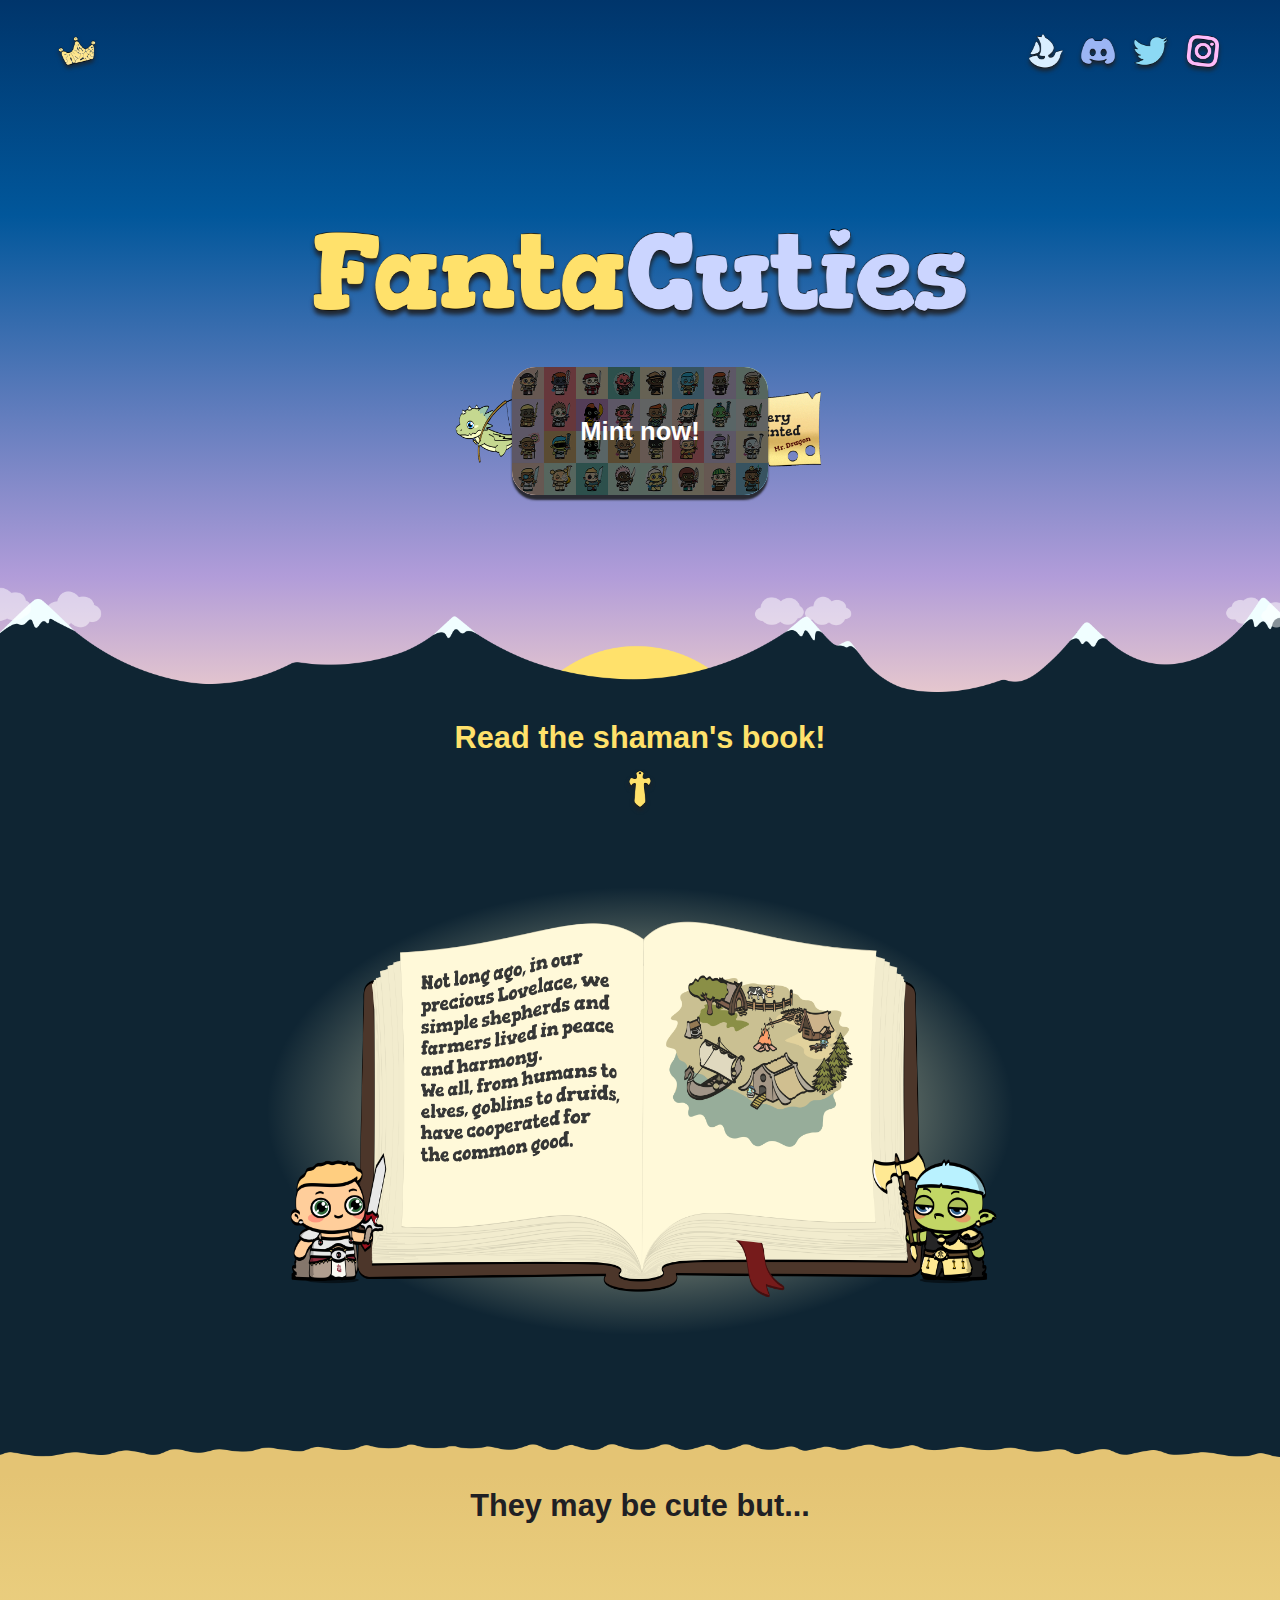
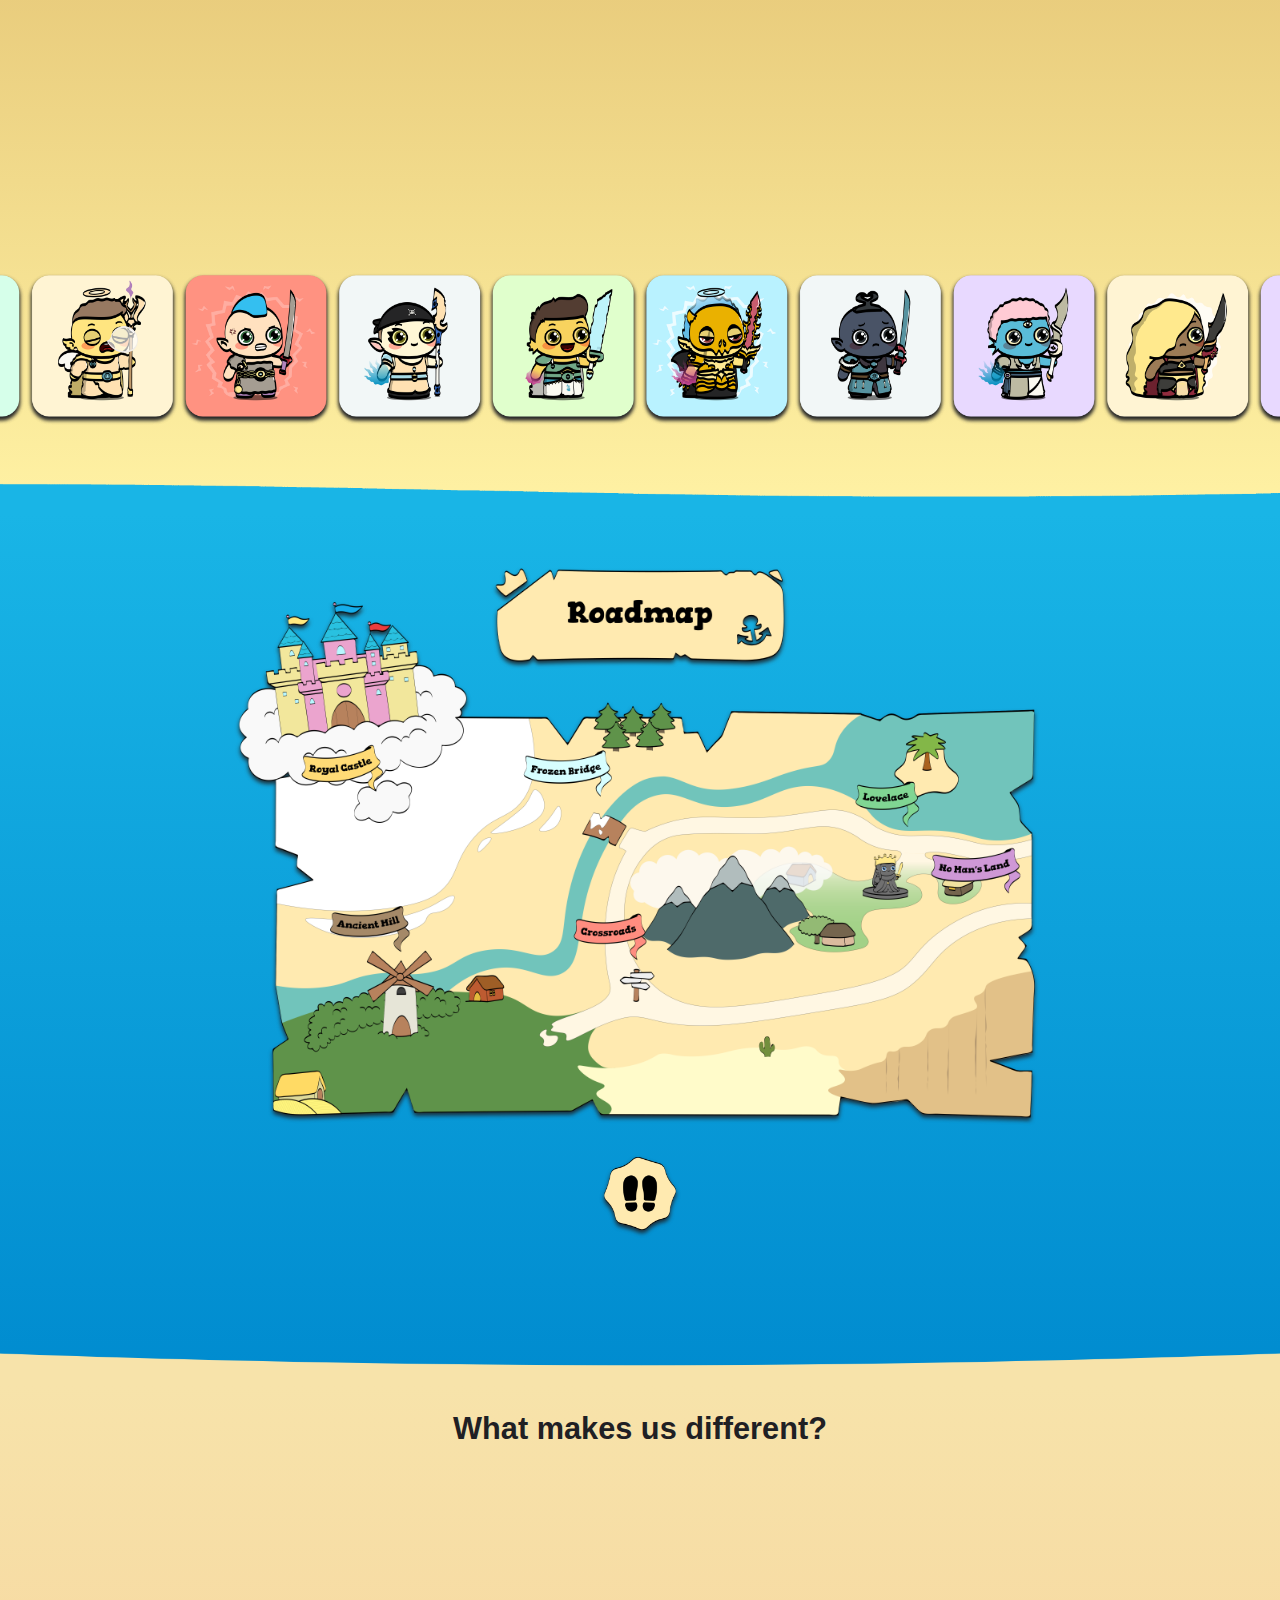
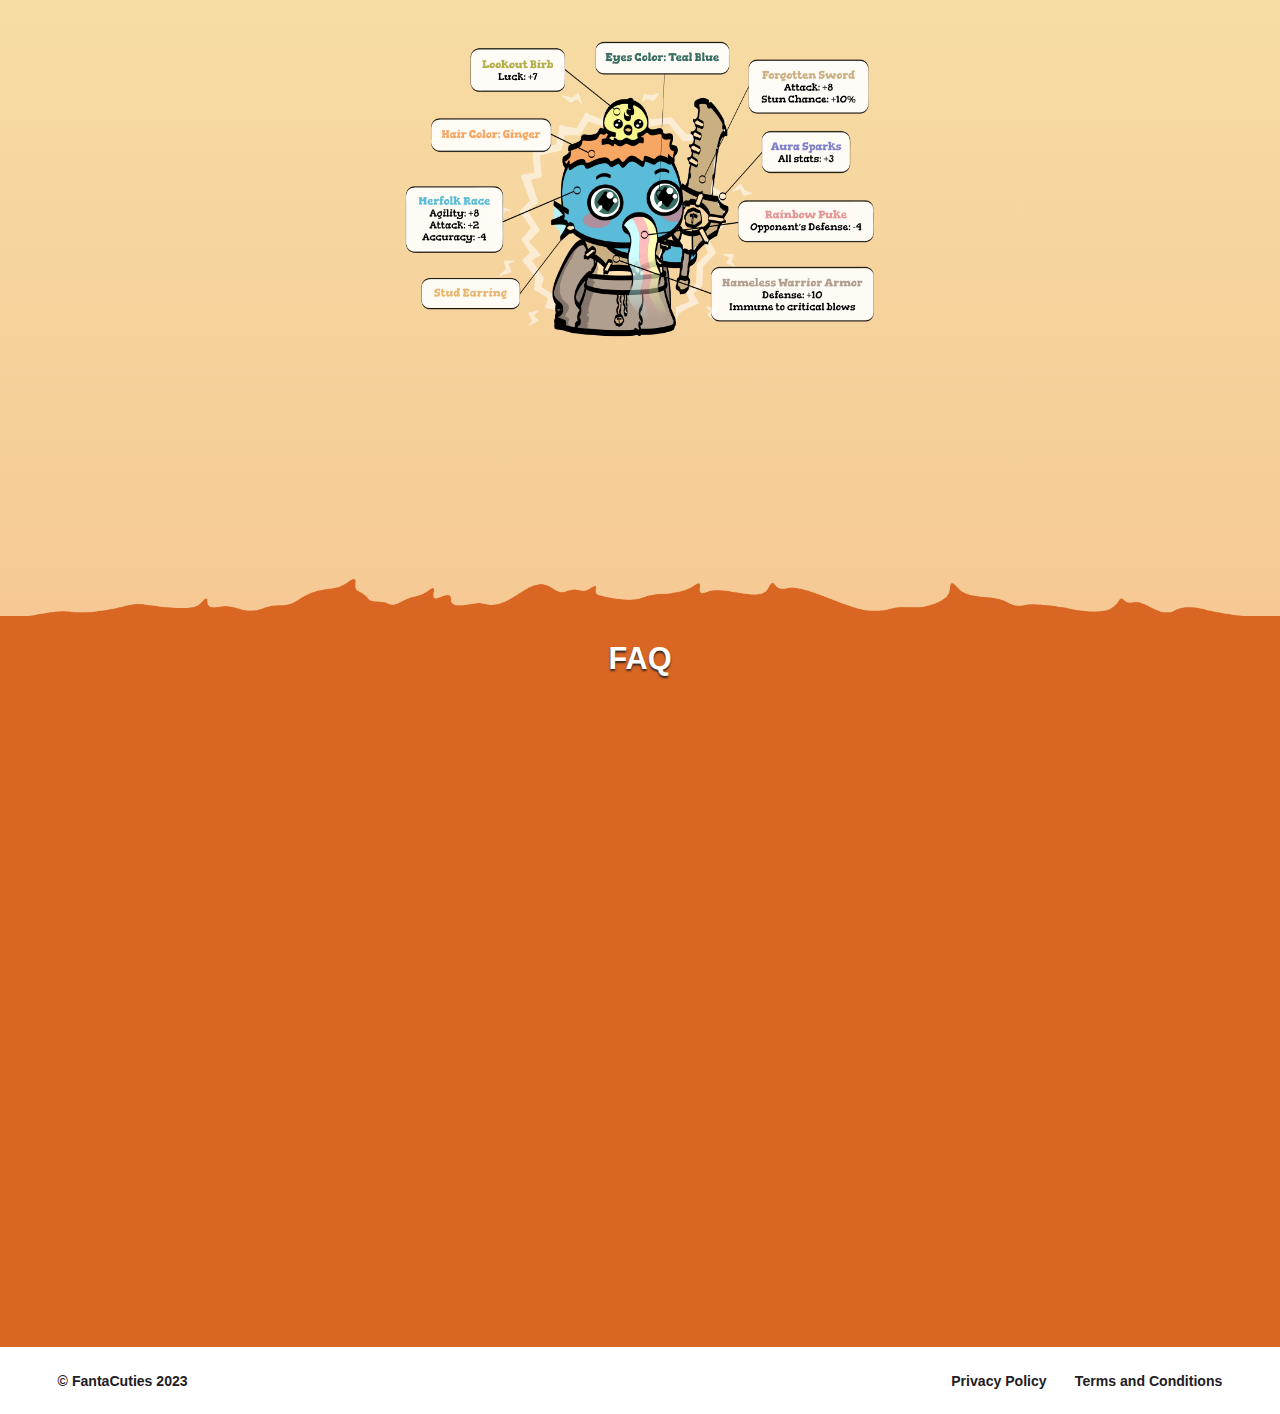
==== index.html @ 3c35be60 "Updated DApp frontend" ====
<!DOCTYPE html>
<head>
  <meta charset="utf-8">
  <title>FantaCuties NFT</title>
  <meta name="description" content="FantaCuties is an NFT collection of 10,000 cute little warriors from a fantasy world that can be minted on the Ethereum blockchain!">
  <meta name="keywords" content="nft, nfts, blockchain, ethereum, collection, crypto, fantacuties, fantasy, whitelist, cute, mint, minting, discord, opensea">
  <meta name="robots" content="index, follow">
  <meta property="og:type" content="website">
  <meta property="og:title" content="FantaCuties NFT">
  <meta property="og:description" content="FantaCuties is an NFT collection of 10,000 cute little warriors from a fantasy world that can be minted on the Ethereum blockchain!">
  <meta property="og:image" content="https://fantacuties.com/assets/navbar/brand-logo.png">
  <meta property="og:url" content="https://fantacuties.com">
  <meta property="og:site_name" content="FantaCuties NFT">
  <meta name="twitter:title" content="FantaCuties NFT">
  <meta name="twitter:description" content="FantaCuties is an NFT collection of 10,000 cute little warriors from a fantasy world that can be minted on the Ethereum blockchain!">
  <meta name="twitter:image" content="https://fantacuties.com/assets/navbar/brand-logo.png">
  <meta name="twitter:site" content="@fantacuties">
  <meta name="twitter:creator" content="@fantacuties">
  <link rel="apple-touch-icon" sizes="57x57" href="/icons/apple-icon-57x57.png">
  <link rel="apple-touch-icon" sizes="60x60" href="/icons/apple-icon-60x60.png">
  <link rel="apple-touch-icon" sizes="72x72" href="/icons/apple-icon-72x72.png">
  <link rel="apple-touch-icon" sizes="76x76" href="/icons/apple-icon-76x76.png">
  <link rel="apple-touch-icon" sizes="114x114" href="/icons/apple-icon-114x114.png">
  <link rel="apple-touch-icon" sizes="120x120" href="/icons/apple-icon-120x120.png">
  <link rel="apple-touch-icon" sizes="144x144" href="/icons/apple-icon-144x144.png">
  <link rel="apple-touch-icon" sizes="152x152" href="/icons/apple-icon-152x152.png">
  <link rel="apple-touch-icon" sizes="180x180" href="/icons/apple-icon-180x180.png">
  <link rel="icon" type="image/png" sizes="192x192" href="/icons/android-icon-192x192.png">
  <link rel="icon" type="image/png" sizes="32x32" href="/icons/favicon-32x32.png">
  <link rel="icon" type="image/png" sizes="96x96" href="/icons/favicon-96x96.png">
  <link rel="icon" type="image/png" sizes="16x16" href="/icons/favicon-16x16.png">
  <link rel="shortcut icon" href="/icons/favicon.ico" type="image/x-icon">
  <link rel="mask-icon" href="/icons/favicon.ico" color="#1f2024">
  <meta name="theme-color" content="#1f2024">
  <meta name="msapplication-TileColor" content="#1f2024">
  <meta name="msapplication-TileImage" content="/icons/ms-icon-144x144.png">
  <link rel="manifest" href="/site.webmanifest">
  <meta name="msapplication-config" content="/browserconfig.xml">
  <meta name="viewport" content="width=device-width, initial-scale=1, viewport-fit=cover">
  <link rel="stylesheet" href="/css/style.css">
</head>
<body>
  <div class="loading">
    <img src="/assets/loading/brand-logo.gif">
  </div>
  <nav role="navigation" class="navbar container">
    <a href="/" class="logo">
      <img src="/assets/navbar/brand-logo.png" alt="FantaCuties" class="icon">
    </a>
    <button id="navbar-toggle" type="button" aria-controls="navbar-menu" aria-label="Toggle menu" aria-expanded="false" class="container">
      <img src="/assets/navbar/sword.png" class="icon">
      <img src="/assets/navbar/sword-180.png" class="icon">
    </button>
    <div id="navbar-menu" aria-labelledby="navbar-toggle">
      <ul class="container">
        <li>
          <a href="https://opensea.io/collection/fantacuties" target="_blank">
            <img src="/assets/navbar/opensea.png" alt="View our collection on Opensea" class="icon">
          </a>
        </li>
        <li>
          <a href="https://discord.gg/4875gGuGvZ" target="_blank">
            <img src="/assets/navbar/discord.png" alt="Join our Discord server" class="icon">
          </a>
        </li>
        <li>
          <a href="https://twitter.com/fantacuties" target="_blank">
            <img src="/assets/navbar/twitter.png" alt="Follow us on Twitter" class="icon">
          </a>
        </li>
        <li>
          <a href="https://instagram.com/fantacuties" target="_blank">
            <img src="/assets/navbar/instagram.png" alt="Follow us on Instagram" class="icon">
          </a>
        </li>
      </ul>
    </div>
  </nav>
  <section class="hero container">
    <img src="/assets/hero/title.png" class="title">
    <button id="mint" type="submit" class="button">
      <div class="cuties-slideshow">
        <img src="/assets/hero/cuties-slideshow.png">
        <img src="/assets/hero/cuties-slideshow.png">
      </div>
      <div class="overlay"></div>
      <a href="https://opensea.io/collection/fantacuties" target="_blank">Mint now!</a>
    </button>
    <div class="description">
      <div class="container">
        <img src="/assets/hero/flappy-dragon.gif" class="flappy-dragon doodle">
        <img src="/assets/hero/gold-ticket.gif" class="gold-ticket">
      </div>
    </div>
    <img src="/assets/hero/mountains.png" class="divider">
  </section>
  <section class="story container">
    <h1>Read the shaman's book!</h1>
    <input id="sword-90" type="image" src="/assets/hero/sword-90.png" class="icon">
    <div class="lighting">
      <div class="book">
        <img src="assets/story/book.png">
        <div class="book-page">
          <img src="/assets/story/flip-page/flip-page-left.svg">
          <img src="/assets/story/flip-page/flip-page-right.svg">
        </div>
        <div class="book-text">
          <img src="/assets/story/book-text/book-text-1.png" class="active">
          <img src="/assets/story/book-text/book-text-2.png">
          <img src="/assets/story/book-text/book-text-3.png">
          <img src="/assets/story/book-text/book-text-4.png">
          <img src="/assets/story/book-text/book-text-5.png">
          <img src="/assets/story/book-text/book-text-6.png">
          <img src="/assets/story/book-text/book-text-7.png">
          <img src="/assets/story/book-text/book-text-8.png">
        </div>
        <div class="book-browser container">
          <button id="flip-page-left"></button>
          <button id="flip-page-right"></button>
        </div>
      </div>
      <div class="cuties container">
        <div>
          <img src="/assets/story/cutie-left.png" class="cutie">
          <img src="/assets/story/message-flip-page.png" class="message">
        </div>
        <div>
          <img src="/assets/story/cutie-right.png" class="cutie">
          <img src="/assets/story/message-none.png" class="message">
        </div>
      </div>
    </div>
    <img src="/assets/story/cactus.png" class="cactus doodle hidden">
    <img src="/assets/story/desert.png" class="divider">
  </section>
  <section class="cutie-features container">
    <h1>They may be cute but...
    </h1>
    <div class="features container">
      <div class="feature hidden">
        <h2>They can wield a weapon!</h2>
        <p>Despite their harmless appearance, FantaCuties are fearsome warriors; they wear special armors and carry mighty weapons, both crafted with the power of the energy core.<br><br>Some of them may even develop magical abilities during the awakening.</p>
      </div>
      <div class="feature hidden">
        <h2>They come from different clans!</h2>
        <p>The FantaCuties community is one of the most diverse ever: humans, elves, goblins, druids, merfolks are just some of the clans that make up the beating heart of the village.<br><br>Each clan displays a unique set of traits and skills that are typical of its heritage.</p>
      </div>
      <div class="feature hidden">
        <h2>They come with style!</h2>
        <p>No Cutie wants to look like another.<br><br>Each of them has its own personality; be it the outfit, the hairstyle, or even the mood, each FantaCutie is one of a kind.</p>
      </div>
    </div>
    <div class="cuties">
      <img src="/assets/cuties-features/cuties-roll.png">
      <img src="/assets/cuties-features/cuties-roll.png">
    </div>
    <img src="/assets/cuties-features/wavy-sea.gif" class="divider">
  </section>
  <section class="roadmap container">
    <img src="/assets/roadmap/label.png" class="label">
    <div class="map">
      <img src="/assets/roadmap/map.png">
      <div class="traveler">
        <img src="/assets/roadmap/walk-map/walk-map-1.svg">
        <img src="/assets/roadmap/walk-map/walk-map-2.svg">
        <img src="/assets/roadmap/walk-map/walk-map-3.svg">
        <img src="/assets/roadmap/walk-map/walk-map-4.svg">
        <img src="/assets/roadmap/walk-map/walk-map-5.svg">
        <img src="/assets/roadmap/walk-map/walk-map-6.svg">
      </div>
      <img src="/assets/roadmap/locations.png" class="locations">
      <div class="checkpoints">
        <img src="/assets/roadmap/checkpoints/checkpoint-1.png">
        <img src="/assets/roadmap/checkpoints/checkpoint-2.png">
        <img src="/assets/roadmap/checkpoints/checkpoint-3.png">
        <img src="/assets/roadmap/checkpoints/checkpoint-4.png">
        <img src="/assets/roadmap/checkpoints/checkpoint-5.png">
        <img src="/assets/roadmap/checkpoints/checkpoint-6.png">
        <img src="/assets/roadmap/checkpoints/all-checkpoints.png">
      </div>
      <img src="/assets/roadmap/message-toggle-all-checkpoints.png" class="message">
      <button id="toggle-all-checkpoints"></button>
    </div>
    <div class="platform">
      <img src="/assets/roadmap/platform.png">
      <img src="/assets/roadmap/message-walk-map.png" class="message">
      <button id="walk-map">
        <img src="/assets/roadmap/footstep-left.png">
        <img src="/assets/roadmap/footstep-right.png">
      </button>
    </div>
    <img src="/assets/roadmap/shy-clam.gif" class="shy-clam doodle hidden">
    <img src="assets/roadmap/seabed.png" class="divider">
  </section>
  <section class="our-values container">
    <h1>What makes us different?</h1>
    <div class="values container">
      <div class="value hidden">
        <p>FantaCuties will star in the next chapter of our sparkling fantasy saga, which is already being written!<br>Each Cutie will give you access to the first totally free MORPG game designed specifically for the Discord environment, a place that has always promoted fun and connection between gamers.<br><br>Each NFT trait already has a set of parameters that combine to form unique stats and skill sets which will be essential to the game logic.<br></p>
      </div>
      <img src="/assets/our-values/stats.png" class="stats">
      <div class="value hidden">
        <p>A lore-based multiplayer experience full of narrative elements is about to be born; a universe where the brave little warriors of Lovelace will come to life becoming playable characters in exciting first person adventures and pvp battles.<br><br>Get your own Cutie and go on a one-of-a-kind adventure in the NFT world!</p>
      </div>
    </div>
    <img src="/assets/our-values/blazing-mantle.gif" class="divider">
  </section>
  <section class="faq container">
    <h1>FAQ</h1>
    <div class="questions container">
      <button class="question container hidden">
        <div class="container">
          <img src="assets/faq/sword.png">
          <h2>NFT? What's that?</h2>
          <img src="assets/faq/sword-180.png">
        </div>
        <div class="answer">
          <p>NFTs (Non-Fungible Tokens) are digital assets that can be purchased, sold, and traded at will, just as you could anything else you own.<br>However, as tokens, each of them is unique and different from any other. Notably, each NFT has literally no equivalent, even in the same collection; that's why they're called 'non-fungible'.<br>When you mint an NFT, it is linked to a digital certificate that irrefutably proves your ownership of the asset and its authenticity.</p>
        </div>
      </button>
      <button class="question container hidden">
        <div class="container">
          <img src="assets/faq/sword.png">
          <h2>When can I get a Cutie?</h2>
          <img src="assets/faq/sword-180.png">
        </div>
        <div class="answer">
          <p>You can get your FataCutie right away through the <a href="https://opensea.io/collection/fantacuties" target="_blank" id="faq-link">Opensea</a> link.</p>
        </div>
      </button>
      <button class="question container hidden">
        <div class="container">
          <img src="assets/faq/sword.png">
          <h2>Will there be any giveaways?</h2>
          <img src="assets/faq/sword-180.png">
        </div>
        <div class="answer">
          <p>Yes! As soon as the collection is sold out, a lottery will be organized among all FantaCuties holders. Winners will receive an ultra rare Cutie for free!<br>Join our <a href="https://discord.gg/4875gGuGvZ" target="_blank" id="faq-link">Discord server</a> to get more in-depth information about the Hero lottery.</p>
        </div>
      </button>
      <button class="question container hidden">
        <div class="container">
          <img src="assets/faq/sword.png">
          <h2>How much for a Cutie?</h2>
          <img src="assets/faq/sword-180.png">
        </div>
        <div class="answer">
          <p>The price of a FantaCutie is 0.03 ETH.</p>
        </div>
      </button>
      <button class="question container hidden">
        <div class="container">
          <img src="assets/faq/sword.png">
          <h2>I have more questions!</h2>
          <img src="assets/faq/sword-180.png">
        </div>
        <div class="answer">
          <p>If you still have questions, join our <a href="https://discord.gg/4875gGuGvZ" target="_blank" id="faq-link">Discord server</a>!<br>There you will find more detailed information and you'll be able to get in touch with our team for further insights.</p>
        </div>
      </button>
    </div>
    <a href="/" class="logo">
      <img src="/assets/loading/brand-logo.gif" alt="FantaCuties" class="icon">
    </a>
  </section>
  <section class="footer container">
    <div class="info container">
      <h3>&copy; FantaCuties 2023</h3>
      <div class="tos container">
        <a href="/privacy-policy" target="_blank">
          <h3>Privacy Policy</h3>
        </a>
        <a href="/terms-and-conditions" target="_blank">
          <h3>Terms and Conditions</h3>
        </a>
      </div>
    </div>
  </section>
  <script async="" src="https://www.googletagmanager.com/gtag/js?id=UA-251837141-1"></script>
  <script>
    window.dataLayer = window.dataLayer || [];
    function gtag(){dataLayer.push(arguments);}
    gtag('js', new Date());
    gtag('config', 'UA-251837141-1');
  </script>
  <script src="/js/jquery/jquery-3.7.1.min.js"></script>
  <script>$(window).on('load', function(){$(".loading").fadeOut("slow");});</script>
  <script src="/js/dark.js"></script>
  <script src="/js/book.js"></script>
  <script src="/js/map.js"></script>
  <script src="/js/faq.js"></script>
  <script src="/js/observer.js"></script>
  <script src="/js/navbar-toggle.js"></script>
</body>
---- css/style.css ----
@font-face {
  font-family: Gorditas;
  font-weight: normal;
  src: url(../assets/fonts/gorditas/Gorditas-Regular.eot);
  src: url(../assets/fonts/gorditas/Gorditas-Regular.eot#iefix) format('embedded-opentype'),
       url(../assets/fonts/gorditas/Gorditas-Regular.woff2) format('woff2'),
       url(../assets/fonts/gorditas/Gorditas-Regular.woff) format('woff'),
       url(../assets/fonts/gorditas/Gorditas-Regular.ttf) format('truetype'),
       url(../assets/fonts/gorditas/Gorditas-Regular.woff#Gorditas-Regular) format('svg');
}

@font-face {
  font-family: Gorditas;
  font-weight: bold;
  src: url(../assets/fonts/gorditas/Gorditas-Bold.eot);
  src: url(../assets/fonts/gorditas/Gorditas-Bold.eot#iefix) format('embedded-opentype'),
       url(../assets/fonts/gorditas/Gorditas-Bold.woff2) format('woff2'),
       url(../assets/fonts/gorditas/Gorditas-Bold.woff) format('woff'),
       url(../assets/fonts/gorditas/Gorditas-Bold.ttf) format('truetype'),
       url(../assets/fonts/gorditas/Gorditas-Bold.woff#Gorditas-Bold) format('svg');
}

@font-face {
  font-family: VAGRounded;
  src: url(../assets/fonts/vag-rounded/VAGRounded.eot);
  src: url(../assets/fonts/vag-rounded/VAGRounded.eot#iefix) format('embedded-opentype'),
       url(../assets/fonts/vag-rounded/VAGRounded.woff2) format('woff2'),
       url(../assets/fonts/vag-rounded/VAGRounded.woff) format('woff'),
       url(../assets/fonts/vag-rounded/VAGRounded.ttf) format('truetype'),
       url(../assets/fonts/vag-rounded/VAGRounded.svg#VAGRoundedBT-Regular) format('svg');
}

@font-face {
  font-family: FolksDecoon;
  src: url(../assets/fonts/folksdecoon/FolksDecoon.eot);
  src: url(../assets/fonts/folksdecoon/FolksDecoon.eot#iefix) format('embedded-opentype'),
       url(../assets/fonts/folksdecoon/FolksDecoon.woff2) format('woff2'),
       url(../assets/fonts/folksdecoon/FolksDecoon.woff) format('woff'),
       url(../assets/fonts/folksdecoon/FolksDecoon.ttf) format('truetype'),
       url(../assets/fonts/folksdecoon/FolksDecoon.svg#FolksDecoon-Light) format('svg');
}

:root {
  color-scheme: only light;
}

* {
  -webkit-box-sizing: border-box;
          box-sizing: border-box;
  margin: 0;
  padding: 0;
}

html, body {
  width: 100vw;
  min-width: 100vw;
  max-width: 100vw;
  overflow-x: hidden;
  font-family: Gorditas, VAGRounded, FolksDecoon, Lato, sans-serif;
  font-weight: bold;
  color: #1f2024;
}

img {
  display: block;
  max-width: 100%;
}

a, a:hover, a:focus-visible, a:active {
  text-decoration: none;
  color: inherit;
}

button, button:focus-visible, button:active {
  border: none;
  outline: none;
  background-color: inherit;
  color: inherit;
  font-family: inherit;
  font-weight: inherit;
  cursor: pointer;
}

ul {
  list-style-type: none;
}

section {
  -webkit-box-orient: vertical;
  -webkit-box-direction: normal;
      -ms-flex-direction: column;
          flex-direction: column;
  gap: 1.1vw;
  position: relative;
  width: 100%;
  min-width: 100%;
}

h1 {
  font-size: 2.4vw;
}

h2 {
  font-size: 2vw;
}

h3 {
  font-family: VAGRounded, sans-serif;
  font-size: 1.1vw;
}

h4, p {
  font-family: FolksDecoon, sans-serif;
  font-size: 1.1vw;
}

.hidden {
  opacity: 0;
  -webkit-transform: scale3d(0, 0, 0);
          transform: scale3d(0, 0, 0);
}

.overlay {
  background-color: rgba(0, 0, 0, 0.6);
}

.container {
  display: -webkit-box;
  display: -ms-flexbox;
  display: flex;
  -webkit-box-align: center;
      -ms-flex-align: center;
          align-items: center;
  -webkit-box-pack: center;
      -ms-flex-pack: center;
          justify-content: center;
  text-align: center;
}

.doodle {
  width: 5.5vw;
  height: 5.5vw;
}

.divider {
  position: absolute;
  bottom: -2px;
  min-width: 100vw;
  width: 100vw;
  height: calc(100vw/8);
}

@-webkit-keyframes popUp {
  0% {
    opacity: 0;
    -webkit-transform: scale3d(0, 0, 1);
            transform: scale3d(0, 0, 1);
  }
  75% {
    opacity: 1;
    -webkit-transform: scale3d(1.1, 1.1, 1.1);
            transform: scale3d(1.1, 1.1, 1.1);
  }
  100% {
    opacity: 1;
    -webkit-transform: scale3d(1, 1, 1);
            transform: scale3d(1, 1, 1);
  }
}

@keyframes popUp {
  0% {
    opacity: 0;
    -webkit-transform: scale3d(0, 0, 1);
            transform: scale3d(0, 0, 1);
  }
  75% {
    opacity: 1;
    -webkit-transform: scale3d(1.1, 1.1, 1.1);
            transform: scale3d(1.1, 1.1, 1.1);
  }
  100% {
    opacity: 1;
    -webkit-transform: scale3d(1, 1, 1);
            transform: scale3d(1, 1, 1);
  }
}

.popup {
  -webkit-animation: popUp 0.5s ease-out;
          animation: popUp 0.5s ease-out;
}

@-webkit-keyframes messagePopUp {
  0%, 15%, 100% {
    opacity: 0;
    -webkit-transform: scale3d(0, 0, 0);
            transform: scale3d(0, 0, 0);
  }
  1% {
    opacity: 1;
    -webkit-transform: scale3d(1.1, 1.1, 1.1);
            transform: scale3d(1.1, 1.1, 1.1);
  }
  1.5%, 14.5% {
    opacity: 1;
    -webkit-transform: scale3d(1, 1, 1);
            transform: scale3d(1, 1, 1);
  }
}

@keyframes messagePopUp {
  0%, 15%, 100% {
    opacity: 0;
    -webkit-transform: scale3d(0, 0, 0);
            transform: scale3d(0, 0, 0);
  }
  1% {
    opacity: 1;
    -webkit-transform: scale3d(1.1, 1.1, 1.1);
            transform: scale3d(1.1, 1.1, 1.1);
  }
  1.5%, 14.5% {
    opacity: 1;
    -webkit-transform: scale3d(1, 1, 1);
            transform: scale3d(1, 1, 1);
  }
}

.message.popup {
  -webkit-animation: messagePopUp 30s 1s ease-out 2;
          animation: messagePopUp 30s 1s ease-out 2;
}

.loading {
  position: fixed;
  left: 0;
  top: 0;
  z-index: 9999;
  width: 100%;
  height: 100%;
  background: #1E1F22;
}

.loading img {
  display: block;
  width: 25%;
  max-width: 25%;
}

.loading > img,
.navbar,
.cuties-slideshow > img, .overlay, #mint > a, .description > .container,
.book, .book > img:first-child, .book-page, .book-page > img, .book-text, .book-text > img,
.book-browser, .story .cuties, .story .cuties img,
.cutie-features .cuties > img,
.map > img:first-child, .traveler, .traveler > img, .locations, .checkpoints, .checkpoints > img,
.map .message, #toggle-all-checkpoints, .platform > img, #walk-map, #walk-map > img,
.faq .icon {
  position: absolute;
  left: 0;
  right: 0;
  margin: auto;
}

.loading > img,
.cuties-slideshow > img, .overlay, #mint > a, .description > .container,
.book > img:first-child, .book-page, .book-text, .book-text > img,
.book-browser, .story .cuties img,
.map > img:first-child, .traveler, .traveler > img, .locations, .checkpoints, .checkpoints > img,
.map .message, #toggle-all-checkpoints, .platform > img, #walk-map, #walk-map > img,
.faq .icon {
  top: 0;
  bottom: 0;
}

.navbar {
  -webkit-box-pack: justify;
      -ms-flex-pack: justify;
          justify-content: space-between;
  z-index: 999;
  padding: 2.5vw 4.5vw;
}

.icon {
  width: 3vw;
  height: 3vw;
  -webkit-filter: drop-shadow(0 3px 2px rgba(31, 32, 36, 0.9));
          filter: drop-shadow(0 3px 2px rgba(31, 32, 36, 0.9));
}

#navbar-toggle {
  display: none;
  -webkit-box-orient: vertical;
  -webkit-box-direction: normal;
      -ms-flex-direction: column;
          flex-direction: column;
}

#navbar-toggle, .icon {
  -webkit-transition: all 200ms ease;
  -o-transition: all 200ms ease;
  transition: all 200ms ease;
}

#navbar-toggle .icon {
  width: 3vw;
  height: 1.5vw;
}

#navbar-toggle[aria-expanded="true"] {
  -webkit-transform: rotate(-90deg);
      -ms-transform: rotate(-90deg);
          transform: rotate(-90deg);
}

#navbar-toggle[aria-expanded="true"] .icon:first-child {
  -webkit-transform: translateY(0.3rem) rotate(45deg);
      -ms-transform: translateY(0.3rem) rotate(45deg);
          transform: translateY(0.3rem) rotate(45deg);
}

#navbar-toggle[aria-expanded="true"] .icon:last-child {
  -webkit-transform: translateY(-0.3rem) rotate(135deg);
      -ms-transform: translateY(-0.3rem) rotate(135deg);
          transform: translateY(-0.3rem) rotate(135deg);
}

#navbar-toggle[aria-expanded="true"] + #navbar-menu {
  visibility: visible;
  opacity: 1;
}

#navbar-menu {
  -webkit-box-align: start;
      -ms-flex-align: start;
          align-items: start;
}

#navbar-menu > ul {
  gap: 1.1vw;
}

.hero {
  height: 80vh;
  padding-bottom: 3vw;
  background-image: -webkit-gradient(linear, left top, left bottom, from(#00356b), color-stop(30%, #01579b), color-stop(80%, #b19cd9), to(#f2d1cb));
  background-image: -o-linear-gradient(top, #00356b 0%, #01579b 30%, #b19cd9 80%, #f2d1cb 100%);
  background-image: linear-gradient(to bottom, #00356b 0%, #01579b 30%, #b19cd9 80%, #f2d1cb 100%);
}

.title, .button {
  -webkit-transition: all 200ms ease;
  -o-transition: all 200ms ease;
  transition: all 200ms ease;
}

.title {
  width: 52vw;
  height: 13vw;
  -webkit-filter: drop-shadow(0 5px 2px rgba(31, 32, 36, 0.9));
          filter: drop-shadow(0 5px 2px rgba(31, 32, 36, 0.9));
}

.button {
  width: 20vw;
  height: 10vw;
  line-height: 10vw;
  border-radius: 1.5rem;
  -webkit-box-shadow: 0 5px 2px rgba(31, 32, 36, 0.9);
          box-shadow: 0 5px 2px rgba(31, 32, 36, 0.9);
  font-size: 2vw;
  text-align: center;
}

.hero .button {
  position: relative;
  z-index: 2;
  overflow: hidden;
  color: white;
}

@-webkit-keyframes cutiesSlideshow1 {
  from {
    -webkit-transform: translate3d(0, 0, 0);
            transform: translate3d(0, 0, 0);
  }
  to {
    -webkit-transform: translate3d(0, -100%, 0);
            transform: translate3d(0, -100%, 0);
  }
}

@keyframes cutiesSlideshow1 {
  from {
    -webkit-transform: translate3d(0, 0, 0);
            transform: translate3d(0, 0, 0);
  }
  to {
    -webkit-transform: translate3d(0, -100%, 0);
            transform: translate3d(0, -100%, 0);
  }
}

@-webkit-keyframes cutiesSlideshow2 {
  from {
    -webkit-transform: translate3d(0, 100%, 0);
            transform: translate3d(0, 100%, 0);
  }
  to {
    -webkit-transform: translate3d(0, 0, 0);
            transform: translate3d(0, 0, 0);
  }
}

@keyframes cutiesSlideshow2 {
  from {
    -webkit-transform: translate3d(0, 100%, 0);
            transform: translate3d(0, 100%, 0);
  }
  to {
    -webkit-transform: translate3d(0, 0, 0);
            transform: translate3d(0, 0, 0);
  }
}

.cuties-slideshow > img:first-child {
  -webkit-animation: cutiesSlideshow1 20s linear infinite;
          animation: cutiesSlideshow1 20s linear infinite;
}

.cuties-slideshow > img:last-child {
  -webkit-animation: cutiesSlideshow2 20s linear infinite;
          animation: cutiesSlideshow2 20s linear infinite;
}

.description {
  position: absolute;
  top: 50%;
  z-index: 1;
  width: 200%;
  height: 11vw;
}

@-webkit-keyframes dragonForward {
  from {
    left: -100%;
  }
  to {
    left: 100%;
  }
}

@keyframes dragonForward {
  from {
    left: -100%;
  }
  to {
    left: 100%;
  }
}

.description .container {
  width: 25%;
  animation: dragonForward 20s linear reverse infinite;
}

.gold-ticket {
  overflow: hidden;
  width: 24vw;
  height: 12vw;
}

.story {
  padding-bottom: 6%;
  background-color: #0F2533;
  color: #ffe16b;
}

@-webkit-keyframes sword90 {
  0%, 100% {
    -webkit-transform: translate3d(0, -4px, 0);
            transform: translate3d(0, -4px, 0);
  }
  50% {
    -webkit-transform: translate3d(0, 4px, 0);
            transform: translate3d(0, 4px, 0);
  }
}

@keyframes sword90 {
  0%, 100% {
    -webkit-transform: translate3d(0, -4px, 0);
            transform: translate3d(0, -4px, 0);
  }
  50% {
    -webkit-transform: translate3d(0, 4px, 0);
            transform: translate3d(0, 4px, 0);
  }
}

#sword-90 {
  z-index: 3;
  -webkit-animation: sword90 0.8s ease infinite;
          animation: sword90 0.8s ease infinite;
}

.lighting {
  position: relative;
  width: 75vw;
  height: 45vw;
  background-image: -o-radial-gradient(#fffaca 0%, rgba(0, 0, 0, 0) 55%);
  background-image: radial-gradient(#fffaca 0%, rgba(0, 0, 0, 0) 55%);
}

.book {
  width: 60%;
  height: 100%;
}

.book-page {
  overflow: hidden;
}

.book-text > img {
  opacity: 0;
  -webkit-transition: all 300ms ease;
  -o-transition: all 300ms ease;
  transition: all 300ms ease;
}

.book-text > img.active {
  opacity: 1;
}

.book-browser {
  -webkit-box-pack: justify;
      -ms-flex-pack: justify;
          justify-content: space-between;
  bottom: 8%;
  width: 80%;
  height: 50%;
}

.book-browser button {
  z-index: 1;
  width: 50%;
  height: 100%;
}

@-webkit-keyframes flipPage {
  from {
    -webkit-transform: translate3d(0, 0, 0);
            transform: translate3d(0, 0, 0);
  }
  to {
    -webkit-transform: translate3d(0, -100%, 0);
            transform: translate3d(0, -100%, 0);
  }
}

@keyframes flipPage {
  from {
    -webkit-transform: translate3d(0, 0, 0);
            transform: translate3d(0, 0, 0);
  }
  to {
    -webkit-transform: translate3d(0, -100%, 0);
            transform: translate3d(0, -100%, 0);
  }
}

.flip-page {
  -webkit-animation: flipPage 0.3s steps(14);
          animation: flipPage 0.3s steps(14);
}

.flip-page-fast {
  -webkit-animation: flipPage 0.2s steps(14) 7;
          animation: flipPage 0.2s steps(14) 7;
}

.story .cuties {
  -webkit-box-pack: justify;
      -ms-flex-pack: justify;
          justify-content: space-between;
  bottom: 18%;
  width: 80%;
}

.story .cuties > div {
  position: relative;
  width: 12vw;
  height: 24vw;
}

.story .cutie, .story .message {
  width: 12vw;
  height: 24vw;
}

.story .message {
  opacity: 0;
  -webkit-transform: scale3d(0, 1, 1);
          transform: scale3d(0, 1, 1);
  -webkit-transform-origin: 50%;
      -ms-transform-origin: 50%;
          transform-origin: 50%;
}

.story .cuties > div:last-child .message.popup {
  -webkit-animation-delay: 5.5s;
          animation-delay: 5.5s;
}

.story .doodle, .roadmap .doodle {
  position: absolute;
  z-index: 1;
}

.story .doodle {
  bottom: 0;
}

.cutie-features {
  padding-top: 1%;
  padding-bottom: 9%;
  background-image: -webkit-gradient(linear, left top, left bottom, from(#e4c474), to(#fff2a4));
  background-image: -o-linear-gradient(top, #e4c474 0%, #fff2a4 100%);
  background-image: linear-gradient(to bottom, #e4c474 0%, #fff2a4 100%);
}

.cutie-features .cuties {
  position: relative;
  z-index: 1;
  width: 120%;
  height: 10vw;
}

.cutie-features .cuties img {
  width: 100%;
  -webkit-filter: drop-shadow(0 3px 2px rgba(31, 32, 36, 0.9));
          filter: drop-shadow(0 3px 2px rgba(31, 32, 36, 0.9));
}

@-webkit-keyframes cutiesRoll {
  from {
      -webkit-transform: translate3d(0, 0, 0);
              transform: translate3d(0, 0, 0);
  }
  to {
      -webkit-transform: translate3d(-100%, 0, 0);
              transform: translate3d(-100%, 0, 0);
  }
}

@keyframes cutiesRoll {
  from {
      -webkit-transform: translate3d(0, 0, 0);
              transform: translate3d(0, 0, 0);
  }
  to {
      -webkit-transform: translate3d(-100%, 0, 0);
              transform: translate3d(-100%, 0, 0);
  }
}

@-webkit-keyframes cutiesRoll2 {
  from {
      -webkit-transform: translate3d(100%, 0, 0);
              transform: translate3d(100%, 0, 0);
  }
  to {
      -webkit-transform: translate3d(0, 0, 0);
              transform: translate3d(0, 0, 0);
  }
}

@keyframes cutiesRoll2 {
  from {
      -webkit-transform: translate3d(100%, 0, 0);
              transform: translate3d(100%, 0, 0);
  }
  to {
      -webkit-transform: translate3d(0, 0, 0);
              transform: translate3d(0, 0, 0);
  }
}

.cutie-features .cuties img:first-child {
  -webkit-animation: cutiesRoll 30s linear infinite;
          animation: cutiesRoll 30s linear infinite;
}

.cutie-features .cuties img:last-child {
  -webkit-animation: cutiesRoll2 30s linear infinite;
          animation: cutiesRoll2 30s linear infinite;
}

.features, .values {
  gap: 1.1vw;
  position: relative;
  top: 1vw;
  width: 75vw;
}

.features {
  -webkit-box-align: stretch;
      -ms-flex-align: stretch;
          align-items: stretch;
  margin-bottom: 3vw;
}

.feature, .value {
  padding: 2vw;
  border-radius: 1.5rem;
  background-color: rgba(255, 249, 217, 0.25);
}

.feature {
  width: calc(100%/3);
  text-align: start;
}

.value {
  width: 60vw
}

.feature p, .value p {
  text-align: left;
}

.feature p {
  margin-top: 2vw;
}

.feature:nth-child(2), .value:nth-child(2), .question:nth-child(2) {
  -webkit-animation-delay: 0.1s;
          animation-delay: 0.1s;
}

.feature:nth-child(3), .value:nth-child(3), .question:nth-child(3) {
  -webkit-animation-delay: 0.2s;
          animation-delay: 0.2s;
}

.question:nth-child(4) {
  -webkit-animation-delay: 0.3s;
          animation-delay: 0.3s;
}

.question:nth-child(5) {
  -webkit-animation-delay: 0.4s;
          animation-delay: 0.4s;
}

.roadmap {
  padding-top: 4%;
  background-image: -webkit-gradient(linear, left top, left bottom, from(#19b5e6), to(#008bcf));
  background-image: -o-linear-gradient(top, #19b5e6 0%, #008bcf 100%);
  background-image: linear-gradient(to bottom, #19b5e6 0%, #008bcf 100%);
}

.roadmap .label {
  z-index: 3;
  width: 24vw;
  height: 8vw;
}

.roadmap .label, .map > img:first-child, .platform > img:first-child {
  -webkit-filter: drop-shadow(0 3px 2px rgba(31, 32, 36, 0.9));
          filter: drop-shadow(0 3px 2px rgba(31, 32, 36, 0.9));
}

.map {
  position: relative;
  bottom: 7vw;
  z-index: 1;
  width: 64vw;
  height: 48vw;
}

@-webkit-keyframes float {
	0%, 100% {
		-webkit-transform: translatey(0px);
		        transform: translatey(0px);
	}
	50% {
		-webkit-transform: translatey(-4px);
		        transform: translatey(-4px);
	}
}

@keyframes float {
	0%, 100% {
		-webkit-transform: translatey(0px);
		        transform: translatey(0px);
	}
	50% {
		-webkit-transform: translatey(-4px);
		        transform: translatey(-4px);
	}
}

.locations {
  -webkit-animation: float 4s ease-in-out infinite;
          animation: float 4s ease-in-out infinite;
}

.traveler, .checkpoints {
  overflow: hidden;
}

.traveler img, .checkpoints img {
  bottom: auto;
}

.traveler img, .checkpoints img, #toggle-all-checkpoints {
  opacity: 0;
}

.traveler img.active, .checkpoints img.active {
  opacity: 1;
}

.checkpoints img {
  -webkit-transition: all 300ms ease;
  -o-transition: all 300ms ease;
  transition: all 300ms ease;
}

@-webkit-keyframes walkMap1 {
  from {
    -webkit-transform: translate3d(0, 0, 0);
            transform: translate3d(0, 0, 0);
  }
  to {
    -webkit-transform: translate3d(0, calc(-100%/5*4), 0);
            transform: translate3d(0, calc(-100%/5*4), 0);
  }
}

@keyframes walkMap1 {
  from {
    -webkit-transform: translate3d(0, 0, 0);
            transform: translate3d(0, 0, 0);
  }
  to {
    -webkit-transform: translate3d(0, calc(-100%/5*4), 0);
            transform: translate3d(0, calc(-100%/5*4), 0);
  }
}

@-webkit-keyframes walkMap2 {
  from {
    -webkit-transform: translate3d(0, 0, 0);
            transform: translate3d(0, 0, 0);
  }
  to {
    -webkit-transform: translate3d(0, calc(-100%/12*11), 0);
            transform: translate3d(0, calc(-100%/12*11), 0);
  }
}

@keyframes walkMap2 {
  from {
    -webkit-transform: translate3d(0, 0, 0);
            transform: translate3d(0, 0, 0);
  }
  to {
    -webkit-transform: translate3d(0, calc(-100%/12*11), 0);
            transform: translate3d(0, calc(-100%/12*11), 0);
  }
}

@-webkit-keyframes walkMap3 {
  from {
    -webkit-transform: translate3d(0, 0, 0);
            transform: translate3d(0, 0, 0);
  }
  to {
    -webkit-transform: translate3d(0, calc(-100%/9*8), 0);
            transform: translate3d(0, calc(-100%/9*8), 0);
  }
}

@keyframes walkMap3 {
  from {
    -webkit-transform: translate3d(0, 0, 0);
            transform: translate3d(0, 0, 0);
  }
  to {
    -webkit-transform: translate3d(0, calc(-100%/9*8), 0);
            transform: translate3d(0, calc(-100%/9*8), 0);
  }
}

@-webkit-keyframes walkMap4 {
  from {
    -webkit-transform: translate3d(0, 0, 0);
            transform: translate3d(0, 0, 0);
  }
  to {
    -webkit-transform: translate3d(0, calc(-100%/18*17), 0);
            transform: translate3d(0, calc(-100%/18*17), 0);
  }
}

@keyframes walkMap4 {
  from {
    -webkit-transform: translate3d(0, 0, 0);
            transform: translate3d(0, 0, 0);
  }
  to {
    -webkit-transform: translate3d(0, calc(-100%/18*17), 0);
            transform: translate3d(0, calc(-100%/18*17), 0);
  }
}

@-webkit-keyframes walkMap5 {
  from {
    -webkit-transform: translate3d(0, 0, 0);
            transform: translate3d(0, 0, 0);
  }
  to {
    -webkit-transform: translate3d(0, calc(-100%/8*7), 0);
            transform: translate3d(0, calc(-100%/8*7), 0);
  }
}

@keyframes walkMap5 {
  from {
    -webkit-transform: translate3d(0, 0, 0);
            transform: translate3d(0, 0, 0);
  }
  to {
    -webkit-transform: translate3d(0, calc(-100%/8*7), 0);
            transform: translate3d(0, calc(-100%/8*7), 0);
  }
}

@-webkit-keyframes walkMap6 {
  from {
    -webkit-transform: translate3d(0, 0, 0);
            transform: translate3d(0, 0, 0);
  }
  to {
    -webkit-transform: translate3d(0, calc(-100%/13*12), 0);
            transform: translate3d(0, calc(-100%/13*12), 0);
  }
}

@keyframes walkMap6 {
  from {
    -webkit-transform: translate3d(0, 0, 0);
            transform: translate3d(0, 0, 0);
  }
  to {
    -webkit-transform: translate3d(0, calc(-100%/13*12), 0);
            transform: translate3d(0, calc(-100%/13*12), 0);
  }
}

.walk-map-1 {
  -webkit-animation: walkMap1 0.5s steps(4) forwards;
          animation: walkMap1 0.5s steps(4) forwards;
}

.walk-map-2 {
  -webkit-animation: walkMap2 1s steps(11) forwards;
          animation: walkMap2 1s steps(11) forwards;
}

.walk-map-3 {
  -webkit-animation: walkMap3 0.75s steps(8) forwards;
          animation: walkMap3 0.75s steps(8) forwards;
}

.walk-map-4 {
  -webkit-animation: walkMap4 1.5s steps(17) forwards;
          animation: walkMap4 1.5s steps(17) forwards;
}

.walk-map-5 {
  -webkit-animation: walkMap5 0.75s steps(7) forwards;
          animation: walkMap5 0.75s steps(7) forwards;
}

.walk-map-6 {
  -webkit-animation: walkMap6 1s steps(12) forwards;
          animation: walkMap6 1s steps(12) forwards;
}

.map .message, .platform .message {
  -webkit-transform: scale3d(0, 1, 1);
          transform: scale3d(0, 1, 1);
}

.map .message {
  -webkit-transform-origin: 80% 45%;
      -ms-transform-origin: 80% 45%;
          transform-origin: 80% 45%;
}

.platform {
  position: relative;
  bottom: 12vw;
  z-index: 3;
}

.platform, .platform > img, #walk-map {
  height: 6vw;
}

.platform > img {
  width: 6vw;
}

.platform, .platform .message {
  width: 48vw;
}

#walk-map {
  width: 6vw;
  -webkit-transition: all 300ms ease;
  -o-transition: all 300ms ease;
  transition: all 300ms ease;
}

#walk-map img {
  width: 3vw;
  height: 3vw;
}

@-webkit-keyframes leftStep {
  0%, 100% {
    -webkit-transform: translate3d(0, -4px, 0);
            transform: translate3d(0, -4px, 0);
  }
  50% {
    -webkit-transform: translate3d(0, 4px, 0);
            transform: translate3d(0, 4px, 0);
  }
}

@keyframes leftStep {
  0%, 100% {
    -webkit-transform: translate3d(0, -4px, 0);
            transform: translate3d(0, -4px, 0);
  }
  50% {
    -webkit-transform: translate3d(0, 4px, 0);
            transform: translate3d(0, 4px, 0);
  }
}

@-webkit-keyframes rightStep {
  0%, 100% {
    -webkit-transform: translate3d(0, 4px, 0);
            transform: translate3d(0, 4px, 0);
  }
  50% {
    -webkit-transform: translate3d(0, -4px, 0);
            transform: translate3d(0, -4px, 0);
  }
}

@keyframes rightStep {
  0%, 100% {
    -webkit-transform: translate3d(0, 4px, 0);
            transform: translate3d(0, 4px, 0);
  }
  50% {
    -webkit-transform: translate3d(0, -4px, 0);
            transform: translate3d(0, -4px, 0);
  }
}

#walk-map img:first-child {
  -webkit-animation: leftStep 1.5s ease infinite;
          animation: leftStep 1.5s ease infinite;
}

#walk-map img:last-child {
  -webkit-animation: rightStep 1.5s ease infinite;
          animation: rightStep 1.5s ease infinite;
}

.platform .message.popup {
  -webkit-animation-delay: 5.5s;
          animation-delay: 5.5s;
}

.roadmap .doodle {
  bottom: -1vw;
}

.our-values {
  padding-top: 2%;
  padding-bottom: 11%;
  background-image: -webkit-gradient(linear, left top, left bottom, from(#f7e3aa), to(#f6c994));
  background-image: -o-linear-gradient(top, #f7e3aa 0%, #f6c994 100%);
  background-image: linear-gradient(to bottom, #f7e3aa 0%, #f6c994 100%);
}

.our-values h3 {
  margin-top: 2%;
}

.values {
  -webkit-box-orient: vertical;
  -webkit-box-direction: normal;
      -ms-flex-direction: column;
          flex-direction: column;
}

.stats {
  width: 48vw;
  height: 24vw;
}

.faq {
  padding-top: 2%;
  padding-bottom: 11%;
  background-color: #DA6624;
}

.faq h1 {
  color: #ffffff;
  text-shadow: 0 2px 2px rgba(31, 32, 36, 0.9);
}

.questions {
  -webkit-box-orient: vertical;
  -webkit-box-direction: normal;
      -ms-flex-direction: column;
          flex-direction: column;
  gap: 1.1vw;
  position: relative;
  top: 1vw;
  width: 60vw;
}

.question {
  -webkit-box-orient: vertical;
  -webkit-box-direction: normal;
      -ms-flex-direction: column;
          flex-direction: column;
  -webkit-box-pack: justify;
      -ms-flex-pack: justify;
          justify-content: space-between;
  padding: 1.5vw 3vw;
  width: 100%;
  border-radius: 1.5rem;
  background-color: rgba(255, 249, 217, 0.2);
}

.question .container {
  width: 100%;
}

.footer {
  -webkit-box-orient: vertical;
  -webkit-box-direction: normal;
      -ms-flex-direction: column;
          flex-direction: column;
}

@-webkit-keyframes swordLeft {
  0%, 100% {
    -webkit-transform: translate3d(-4px, 0, 0);
            transform: translate3d(-4px, 0, 0);
  }
  50% {
    -webkit-transform: translate3d(4px, 0, 0);
            transform: translate3d(4px, 0, 0);
  }
}

@keyframes swordLeft {
  0%, 100% {
    -webkit-transform: translate3d(-4px, 0, 0);
            transform: translate3d(-4px, 0, 0);
  }
  50% {
    -webkit-transform: translate3d(4px, 0, 0);
            transform: translate3d(4px, 0, 0);
  }
}

@-webkit-keyframes swordRight {
  0%, 100% {
    -webkit-transform: translate3d(4px, 0, 0);
            transform: translate3d(4px, 0, 0);
  }
  50% {
    -webkit-transform: translate3d(-4px, 0, 0);
            transform: translate3d(-4px, 0, 0);
  }
}

@keyframes swordRight {
  0%, 100% {
    -webkit-transform: translate3d(4px, 0, 0);
            transform: translate3d(4px, 0, 0);
  }
  50% {
    -webkit-transform: translate3d(-4px, 0, 0);
            transform: translate3d(-4px, 0, 0);
  }
}

.question .container img {
  width: 6%;
  aspect-ratio: 2/1;
}

.question .container img:first-child {
  -webkit-animation: swordLeft 1s ease infinite;
          animation: swordLeft 1s ease infinite;
}

.question .container img:last-child {
  -webkit-animation: swordRight 1s ease infinite;
          animation: swordRight 1s ease infinite;
}

.question:not(:first-child) .container img {
  visibility: hidden;
}

.question h2 {
  width: 80%;
}

.answer p {
  margin-top: 2vw;
  text-align: justify;
}

.question:not(:first-child) .answer {
  display: none;
}

.faq .logo, .faq .icon {
  width: 4vw;
  height: 4vw;
}

.faq .logo {
  position: absolute;
  bottom: -2vw;
  z-index: 1;
}

.footer {
  padding: 2vw 4.5vw;
  background-color: #ffffff;
}

.info {
  -webkit-box-pack: justify;
      -ms-flex-pack: justify;
          justify-content: space-between;
  width: 100%;
}

.tos {
  -webkit-box-pack: end;
      -ms-flex-pack: end;
          justify-content: flex-end;
  gap: 2.2vw;
}

#mint-dismiss, #mint-retry,
#metamask-install-loading, #metamask-connect-loading {
  display: none;
}

.privacy, .terms {
  padding: 5vw;
  background: #f2e390;
}

.privacy h1, .terms h1{
  margin-bottom: 3%;
}

.privacy h2, .terms h2{
  margin-top: 2%;
  margin-bottom: 1%;
  font-family: VAGRounded, sans-serif;
  color: #236daa;
}

.privacy p, .privacy ul li, .terms p, .terms ul li{
  text-align: justify;
  font-family: FolksDecoon, sans-serif;
}

.privacy a, faq-link {
  color: steelblue;
  text-decoration: underline;
}

@media (hover: hover) {
  .icon:hover {
    -webkit-transform: scale3d(1.1, 1.1, 1.1);
            transform: scale3d(1.1, 1.1, 1.1);
  }

  .title:hover {
    -webkit-transform: translate(0px, -4px);
        -ms-transform: translate(0px, -4px);
            transform: translate(0px, -4px);
    -webkit-filter: drop-shadow(0 6px 3px rgba(31, 32, 36, 0.9));
            filter: drop-shadow(0 6px 3px rgba(31, 32, 36, 0.9));
  }

  .button:not(:disabled):hover {
    -webkit-transform: translate(0px, -4px);
        -ms-transform: translate(0px, -4px);
            transform: translate(0px, -4px);
    -webkit-box-shadow: 0 6px 3px rgba(31, 32, 36, 0.9);
            box-shadow: 0 6px 3px rgba(31, 32, 36, 0.9);
  }

  #walk-map:not(:disabled):hover {
    -webkit-transform: scale3d(1.1, 1.1, 1.1);
            transform: scale3d(1.1, 1.1, 1.1);
  }
}

@media screen and (max-width: 1200px) {
  h1 {
    font-size: 3.3vw;
  }
  
  h2 {
    font-size: 2.5vw;
  }
  
  h3, p {
    font-size: 1.3vw;
  }

  .navbar {
    padding: 4vw 5vw;
  }

  .icon {
    width: 5.4vw;
    height: 5.4vw;
  }

  #navbar-toggle .icon {
    height: 2.7vw;
  }

  #navbar-menu ul {
    gap: 1.7vw;
  }

  .hero {
    height: 60vh;
  }

  .title {
    width: 70vw;
    height: 17.5vw;
  }

  .button {
    width: 30vw;
    height: 15vw;
    line-height: 15vw;
    padding: 3.5vw;
    font-size: 3.5vw;
  }

  .hero .button {
    top: 2vw;
  }

  .doodle {
    width: 9vw;
    height: 9vw;
  }

  .flappy-dragon.doodle {
    width: 10vw;
    height: 10vw;
  }

  .description {
    top: 78%;
  }

  .description .container {
    -webkit-animation-duration: 15s;
            animation-duration: 15s;
  }
  
  .gold-ticket {
    width: 42vw;
    height: 21vw;
  }

  #sword-90 {
    display: none;
  }

  .story > h1 {
    position: relative;
    top: 5vw;
  }

  .lighting {
    width: 120vw;
    height: 72vw;
  }

  .story .cuties {
    width: 80%;
  }

  .story .cuties > div, .story .cutie, .story .message {
    width: 15vw;
    height: 30vw;
  }

  .story .doodle {
    bottom: -1vw;
  }

  .cutie-features .cuties {
    width: 180%;
    height: 17vw;
  }
  
  .features, .values {
    width: 90%;
  }

  .roadmap .label {
    width: 30vw;
    height: 10vw;
  }

  .map {
    width: 96vw;
    height: 72vw;
  }

  .platform, .platform > img, #walk-map {
    height: 10vw;
  }
  
  .platform > img {
    width: 10vw;
  }
  
  .platform, .platform .message {
    width: 72vw;
  }
  
  #walk-map {
    width: 10vw;
  }
  
  #walk-map img {
    width: 5vw;
    height: 5vw;
  }
  
  .roadmap .doodle {
    bottom: -3vw;
  }

  .feature, .value {
    padding: 2.5vw 3vw;
  }

  .value, .questions {
    width: 75vw
  }

  .stats {
    width: 72vw;
    height: 36vw;
  }

  .faq .logo, .faq .icon {
    width: 5.4vw;
    height: 5.4vw;
  }

  .faq .logo {
    bottom: -2.7vw;
  }
}

@media screen and (max-width: 576px) {
  h1 {
    font-size: 5vw;
  }
  
  h2 {
    font-size: 4.2vw;
  }

  h3, p {
    font-size: 3vw;
  }

  section.container,
  #navbar-menu ul.container, .features.container,
  .values.container, .questions.container {
    gap: 2.1vw;
  }

  .tos.container {
    gap: 3.2vw;
  }

  .navbar {
    padding: 7vw 6vw;
  }

  .icon {
    width: 10vw;
    height: 10vw;
  }

  #navbar-toggle.container {
    display: -webkit-box;
    display: -ms-flexbox;
    display: flex;
  }

  #navbar-toggle .icon {
    width: 9vw;
    height: 4.5vw;
  }

  #navbar-menu, #navbar-menu ul {
    inset: 0;
    margin: auto;
  }

  #navbar-menu {
    position: fixed;
    visibility: hidden;
    opacity: 0;
    background-color: rgba(0, 0, 0, 0.8);
  }

  #navbar-menu ul {
    position: absolute;
    height: 75%;
  }

  #navbar-menu ul.container {
    -webkit-box-orient: vertical;
    -webkit-box-direction: normal;
        -ms-flex-direction: column;
            flex-direction: column;
  }

  #navbar-menu li {
    left: 0;
    right: 0;
    margin: auto;
  }

  #navbar-menu .icon {
    width: 16vw;
    height: 16vw;
  }

  .hero {
    height: 45vh;
  }

  .title {
    width: 72vw;
    height: 18vw;
  }

  .button {
    width: 50vw;
    height: 25vw;
    line-height: 25vw;
    padding: 3.5vw;
    font-size: 5vw;
    border-radius: 0.75rem;
  }

  .hero .button {
    margin-top: 2vw;
  }

  .description {
    top: 80%;
    width: 240%;
  }

  .description .container {
    width: 30%;
  }

  .doodle {
    width: 11vw;
    height: 11vw;
  }

  .flappy-dragon.doodle {
    width: 12vw;
    height: 12vw;
  }

  .gold-ticket {
    width: 48vw;
    height: 24vw;
  }

  .lighting {
    width: 160vw;
    height: 96vw;
  }

  .story .cuties {
    bottom: 3%;
    width: 55%;
  }

  .story .cuties > div, .story .cutie, .story .message {
    width: 18vw;
    height: 36vw;
  }

  .story .button {
    font-size: 3vw;
  }

  .cutie-features .cuties {
    width: 250%;
    height: 26vw;
  }

  .features.container, .values.container {
    -webkit-box-orient: vertical;
    -webkit-box-direction: normal;
        -ms-flex-direction: column;
            flex-direction: column;
  }

  .feature {
    width: 100%;
  }

  .stats {
    width: 96vw;
    height: 48vw;
  }

  .roadmap .label {
    width: 51vw;
    height: 17vw;
  }

  .map {
    width: 100vw;
    height: 75vw;
  }
  
  .platform, .platform > img, #walk-map {
    height: 11vw;
  }
  
  .platform > img {
    width: 11vw;
  }
  
  .platform, .platform .message {
    width: 100vw;
  }
  
  #walk-map {
    width: 11vw;
  }
  
  #walk-map img {
    width: 5.5vw;
    height: 5.5vw;
  }

  .roadmap .doodle {
    bottom: -4vw;
  }
  
  .feature, .value {
    padding: 3vw 4vw;
  }

  .question {
    padding: 2vw 5vw;
  }

  .value, .questions {
    width: 90vw;
  }

  .faq .logo, .faq .icon {
    display: none;
  }

  .info.container, .tos.container {
    -webkit-box-orient: vertical;
    -webkit-box-direction: normal;
        -ms-flex-direction: column;
            flex-direction: column;
    gap: 2vw;
  }
}

@media (orientation:landscape) and (hover:none){
  h3 {
    font-size: 1.7vw;
  }

  .icon {
    width: 4.5vw;
    height: 4.5vw;
  }
  
  .hero {
    height: 87vh;
  }

  .title {
    position: relative;
    top: 5vw;
    width: 60vw;
    height: 15vw;
  }

  .button {
    padding: 2.5vw;
    font-size: 2vw;
  }

  .hero .button {
    top: 7vw;
    width: 24vw;
    height: 12vw;
    line-height: 12vw;
  }

  .description {
    height: 2vw;
  }

  .doodle {
    width: 7vw;
    height: 7vw;
  }

  .flappy-dragon.doodle {
    width: 8vw;
    height: 8vw;
  }

  .gold-ticket {
    width: 34vw;
    height: 17vw;
  }

  .story h1 {
    top: 6vw;
  }
}

/*
@media screen and not(-webkit-min-device-pixel-ratio: 0) and (prefers-color-scheme: dark) {
  .hero {
    background-image: linear-gradient(to bottom, #020111 10%,#3a3a52 100%)
  }
  
  .hero .divider {
    background-image: url(../assets/dividers/mountains-dark.svg)
  }
  
  .story {
    background-color: #0b1b26
  }
  
  .story .divider {
    background-image: url(../assets/dividers/desert-dark.svg)
  }
  
  .lighting {
    background-image: none;
  }
  
  .cutie-features {
    background-image: linear-gradient(to bottom, #202326 0%, #27292b 100%)
  }
  
  .cutie-features .divider div {
    background-image: url(../assets/dividers/sea-dark.svg)
  }
  
  .roadmap {
    background-image: linear-gradient(to bottom, #071932 0%, #000000 100%)
  }
  
  .roadmap .divider {
    background-image: url(../assets/dividers/seabed-dark.svg)
  }
  
  .our-values {
    background-image: linear-gradient(to bottom, #031702 0%, #021201 100%)
  }
  
  .our-values .divider img {
    content: url(../assets/animations/blazing-mantle-dark.svg);
    min-width: 800%
  }
  
  .faq {
    background-color: #270a08
  }
  
  .faq .divider {
    background-image: url(../assets/dividers/core-dark.svg)
  }
  
  .footer {
    background-color: #000
  }
  h3, h4 {
    color:grey
  }

  .roadmap .label h1 {
    color: #000
  }

  .story .button {
    background-image: linear-gradient(to bottom, #d5ca92 50%, #a28c56 100%)
  }
  
  .hero .button {
    background-color: #aaa2a2
  }

  .sword-fire {
    background-image: url(../assets/icons/sword-fire-dark.svg);
  }

  .book {
    background-image: url(../assets/story/book-dark.svg);
  }

  .map, .label, #footstep {
    opacity: 0.7;
  }
}
*/
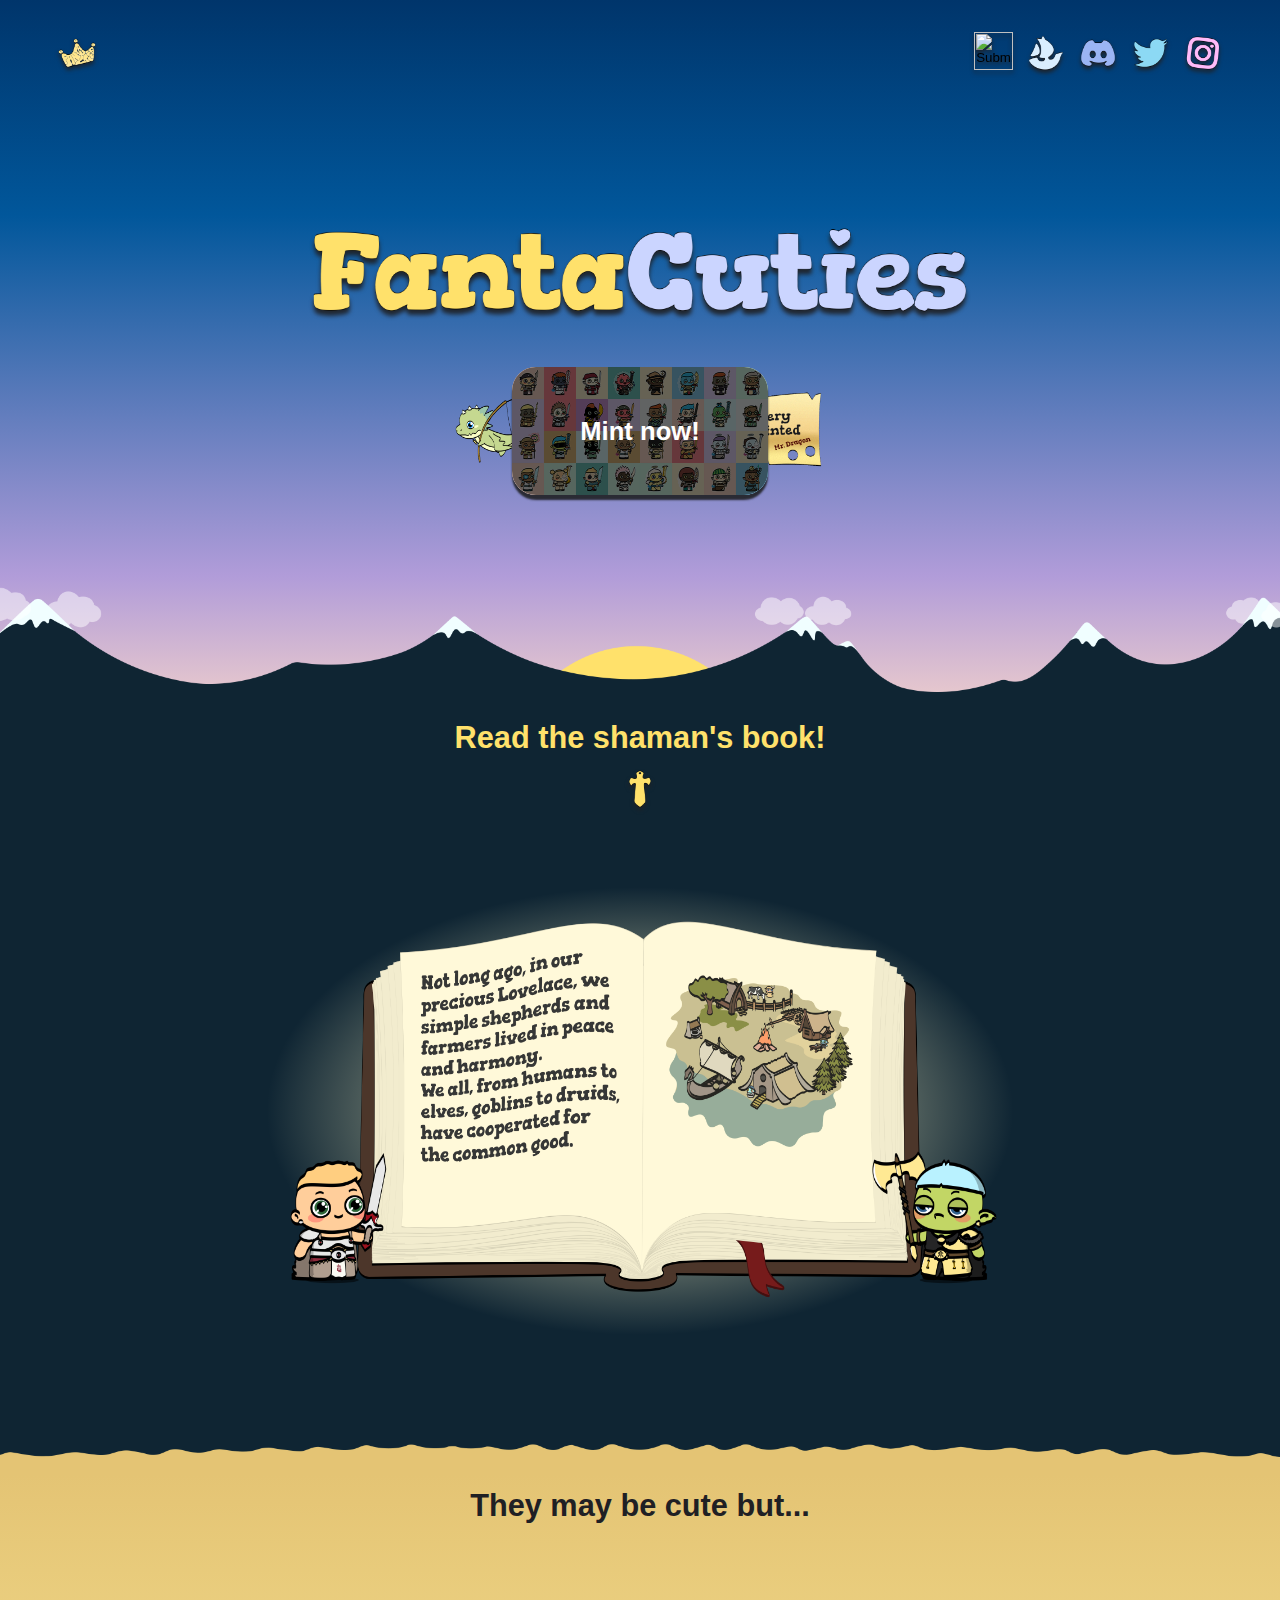
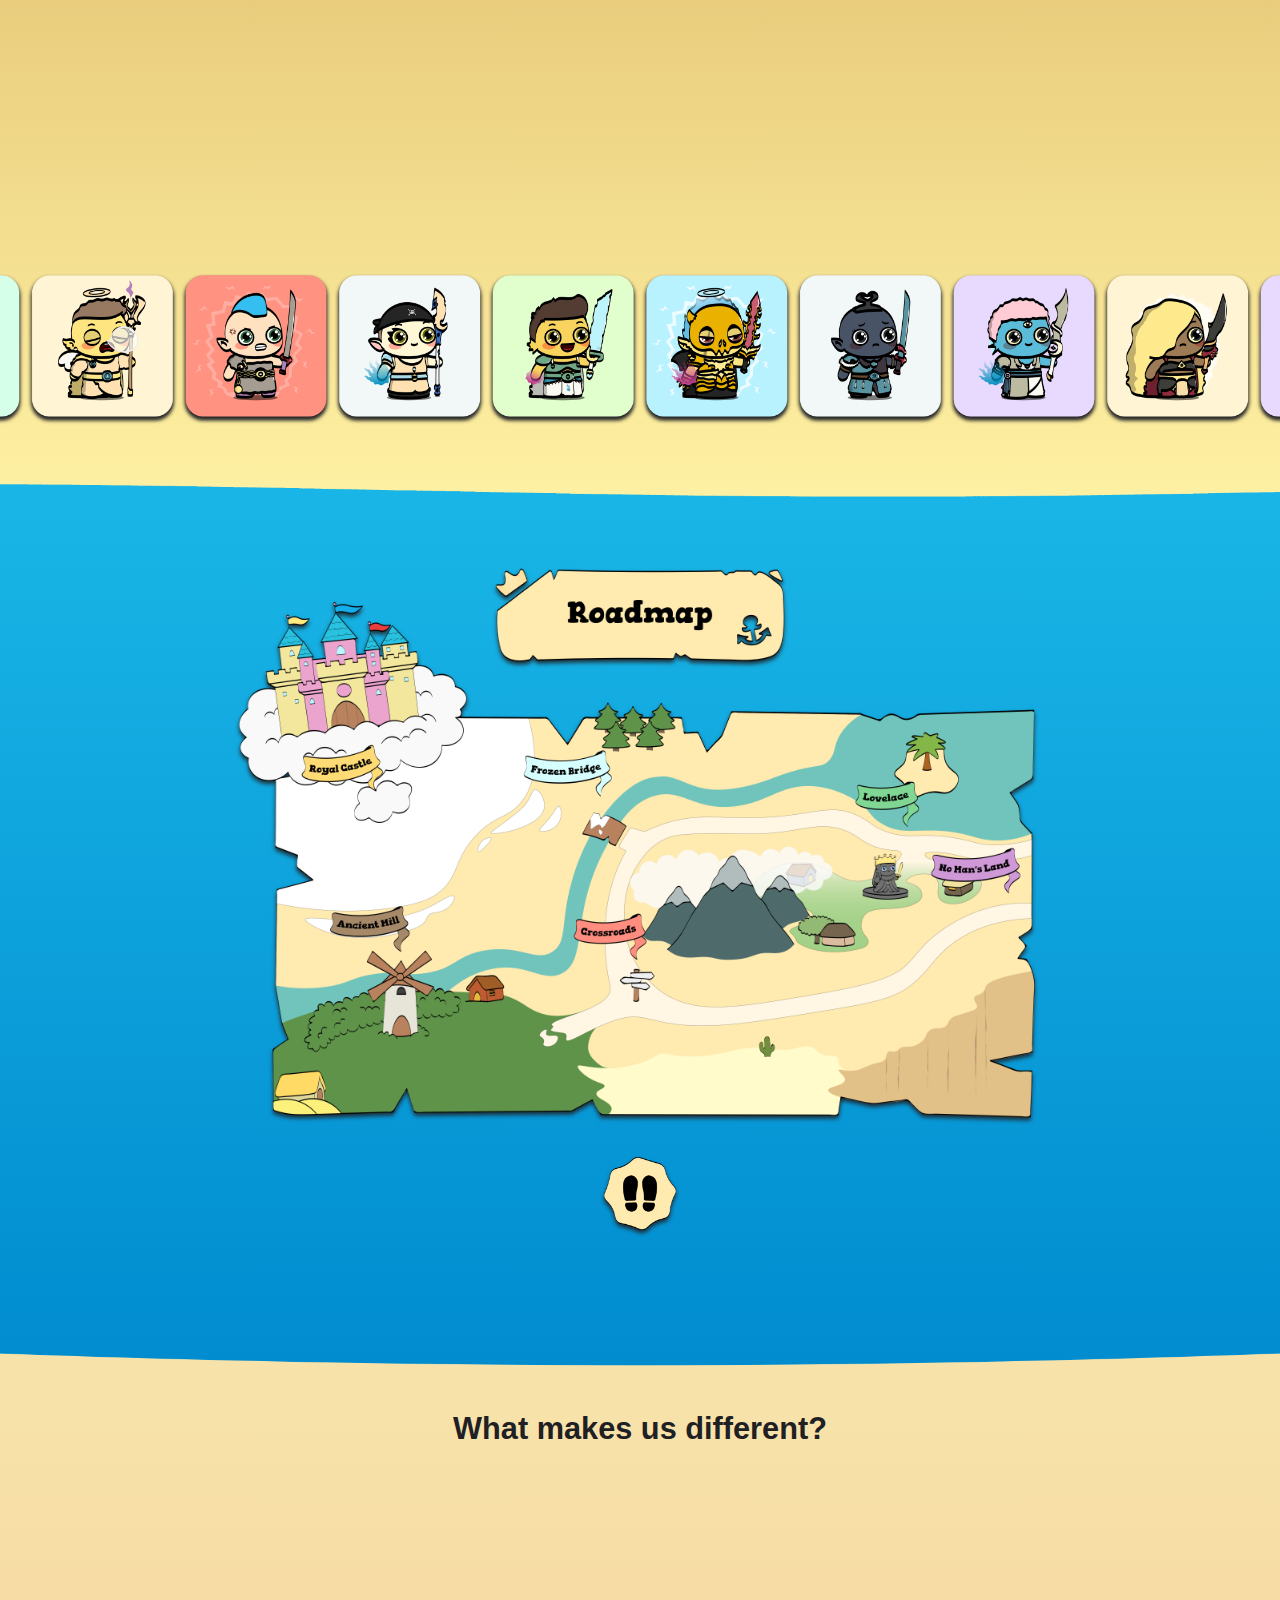
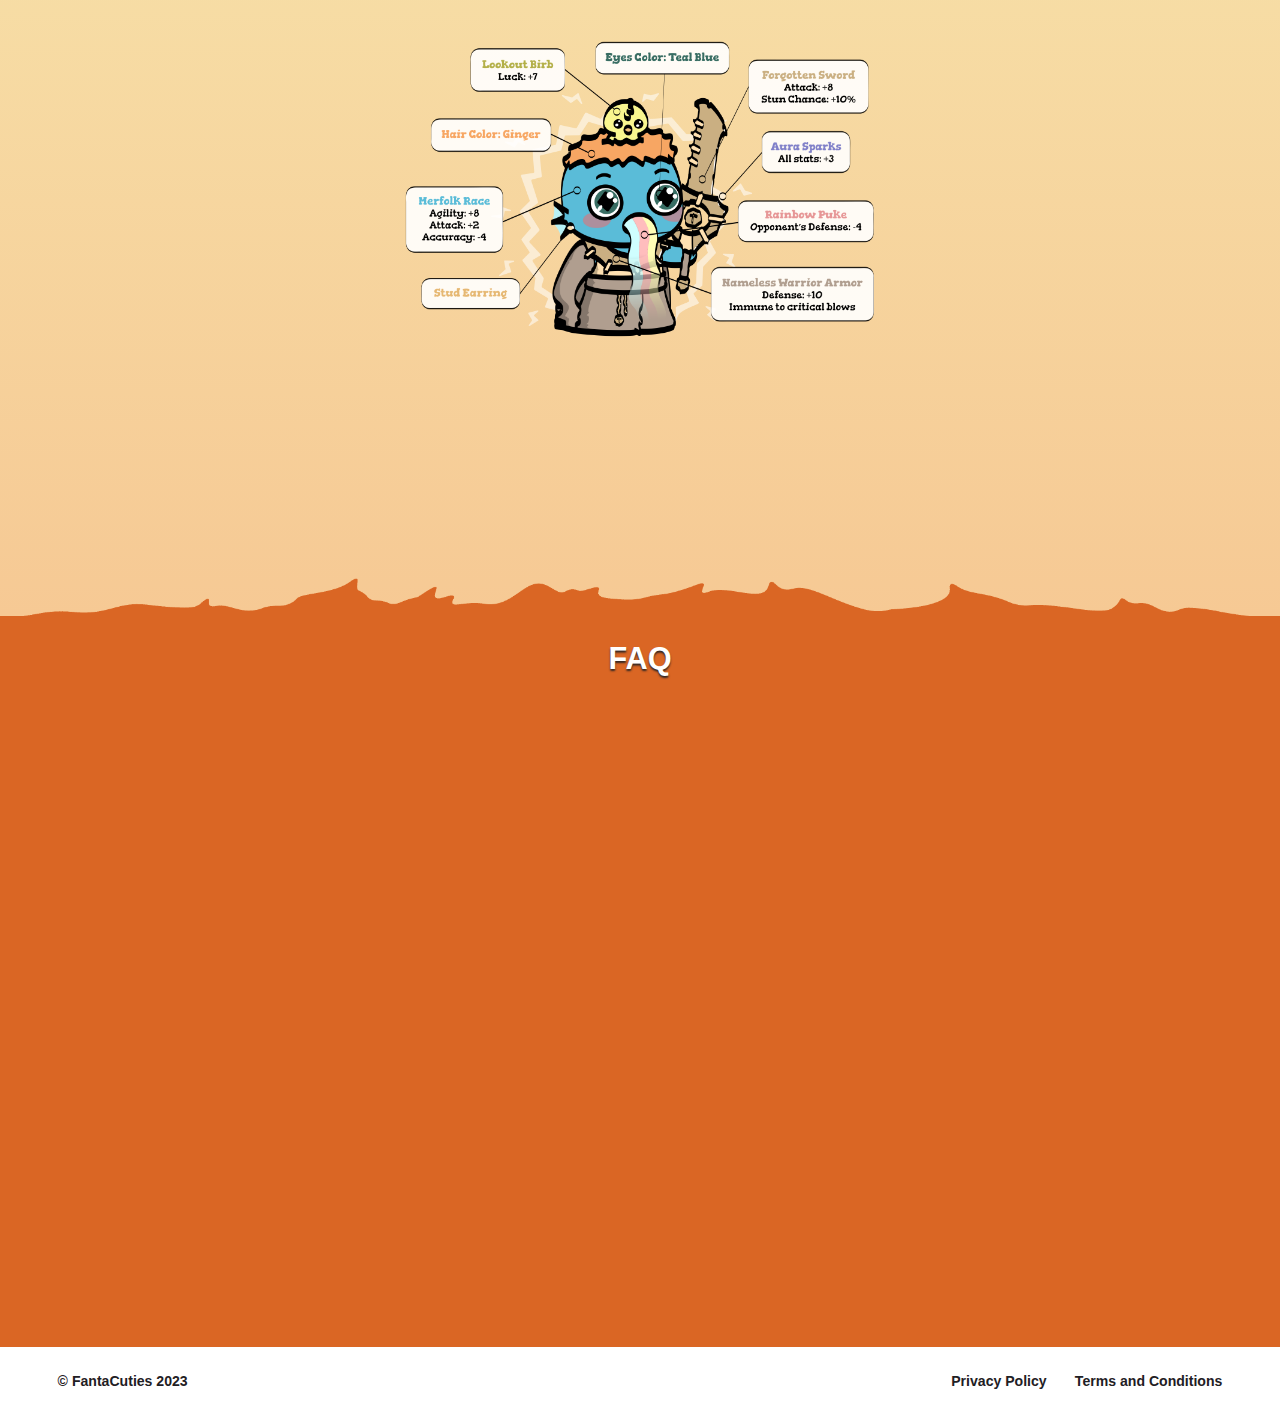
==== commit 1e744f84: "added metamask logic" ====
--- a/index.html
+++ b/index.html
@@ -54,6 +54,9 @@
     <div id="navbar-menu" aria-labelledby="navbar-toggle">
       <ul class="container">
         <li>
+          <input id="user-account" type="image" src="/assets/navbar/account-disabled.svg" class="icon">
+        </li>
+        <li>
           <a href="https://opensea.io/collection/fantacuties" target="_blank">
             <img src="/assets/navbar/opensea.png" alt="View our collection on Opensea" class="icon">
           </a>
@@ -285,7 +288,8 @@
   </script>
   <script src="/js/jquery/jquery-3.7.1.min.js"></script>
   <script>$(window).on('load', function(){$(".loading").fadeOut("slow");});</script>
-  <script src="/js/dark.js"></script>
+  <script src="/js/metamask/metamask-onboarding.bundle.js"></script>
+  <script src="/js/metamask.js"></script>
   <script src="/js/book.js"></script>
   <script src="/js/map.js"></script>
   <script src="/js/faq.js"></script>
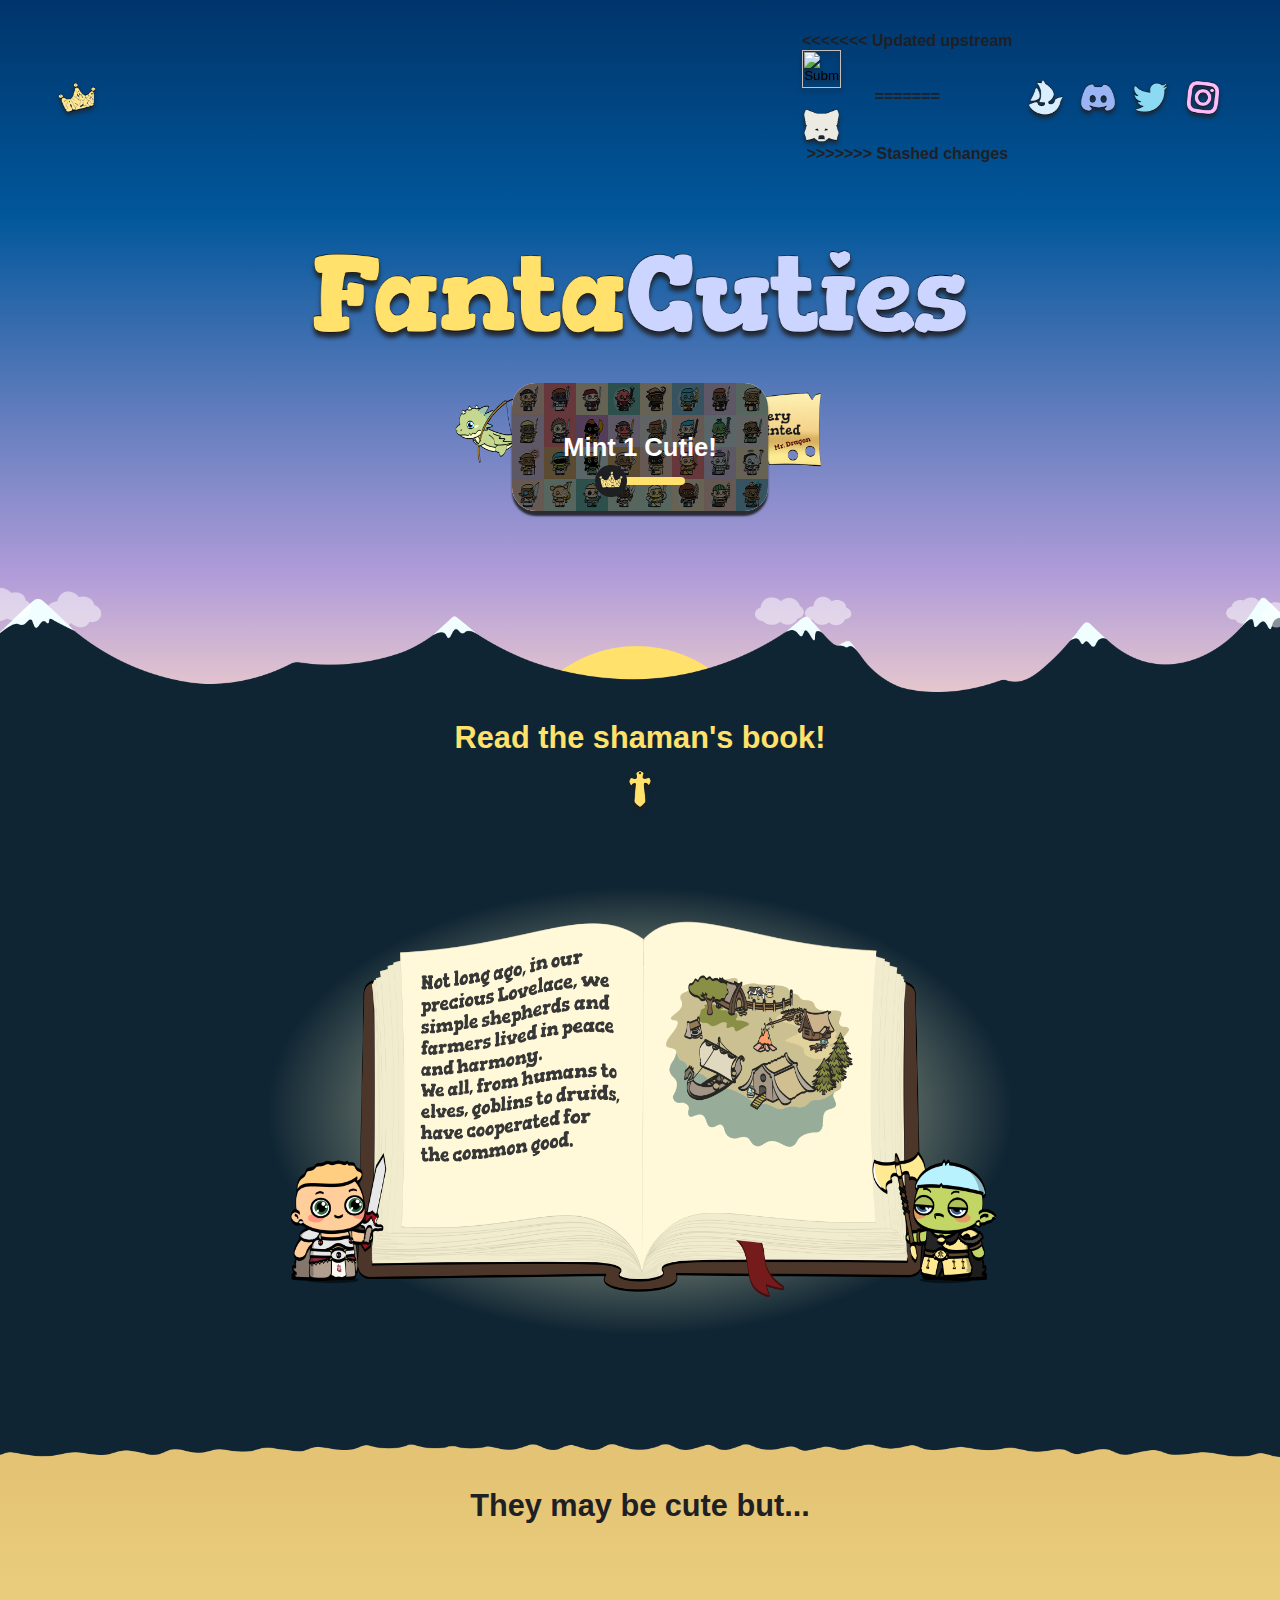
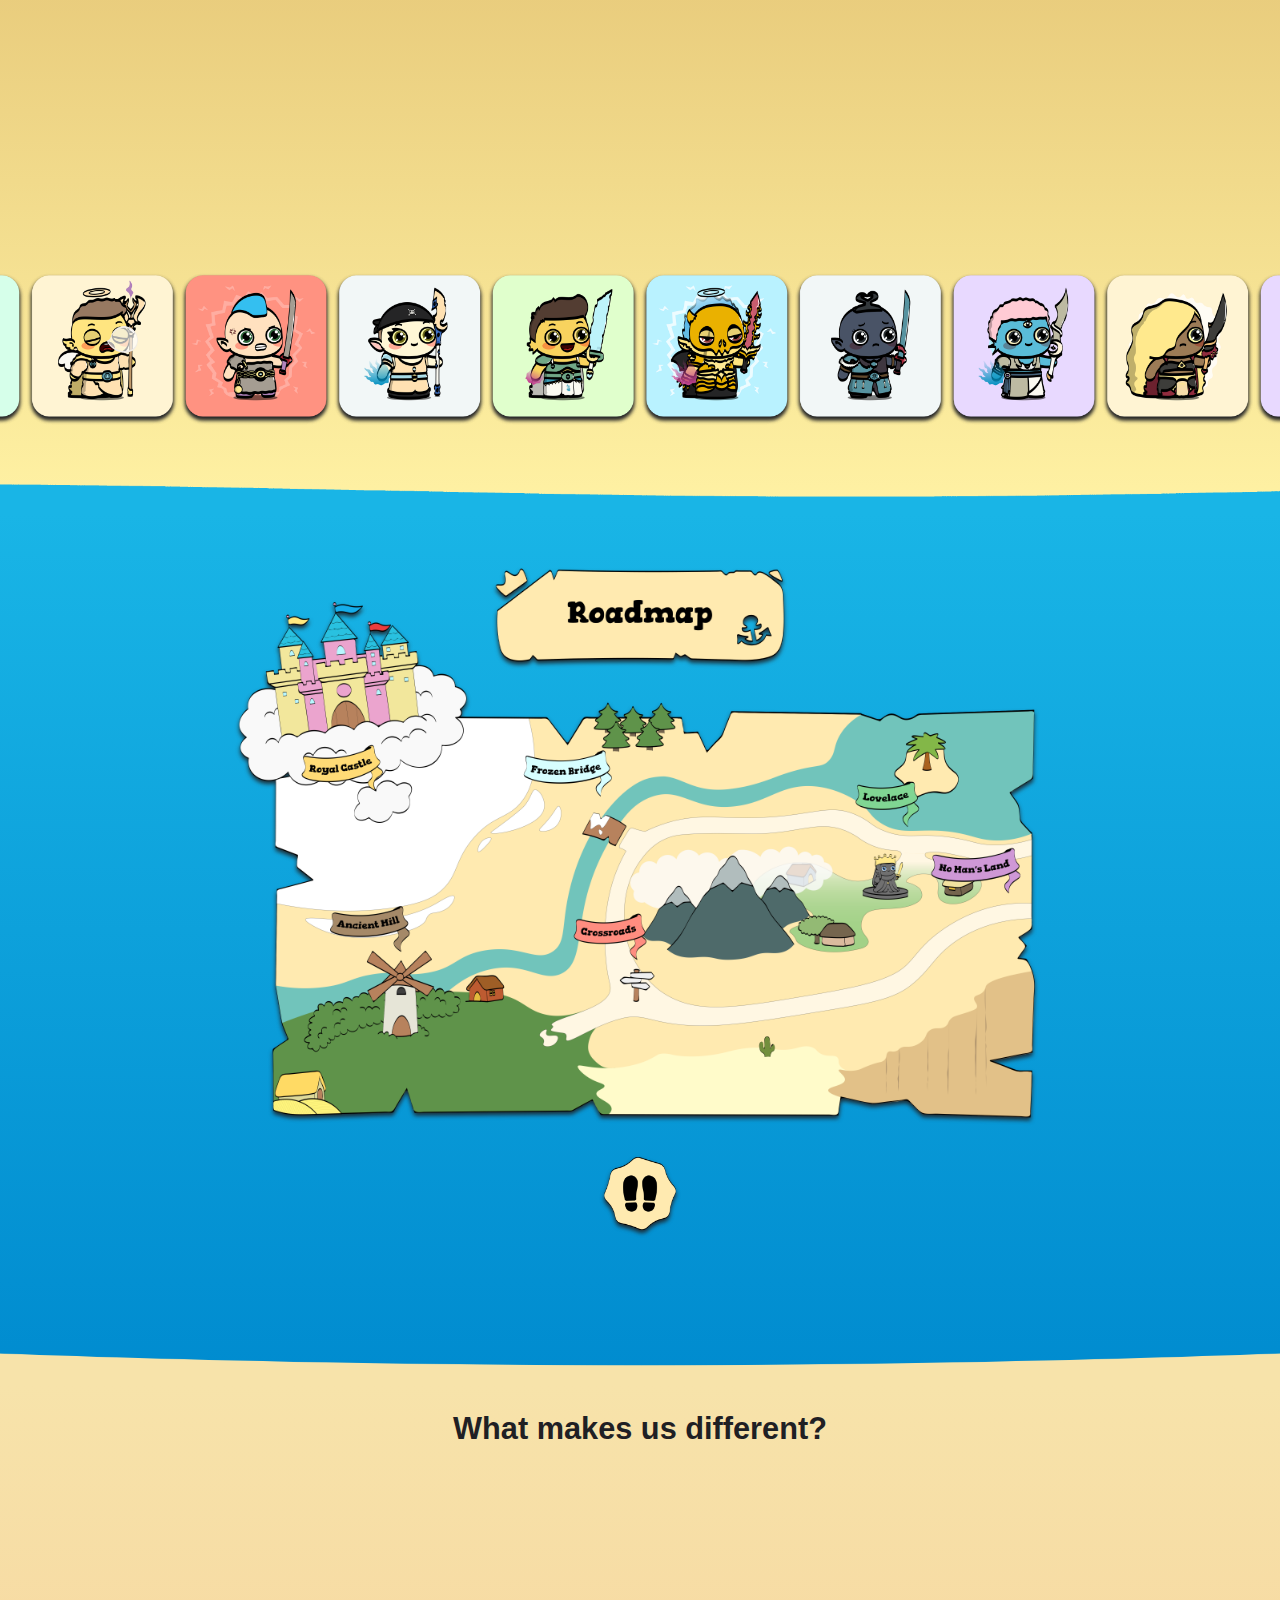
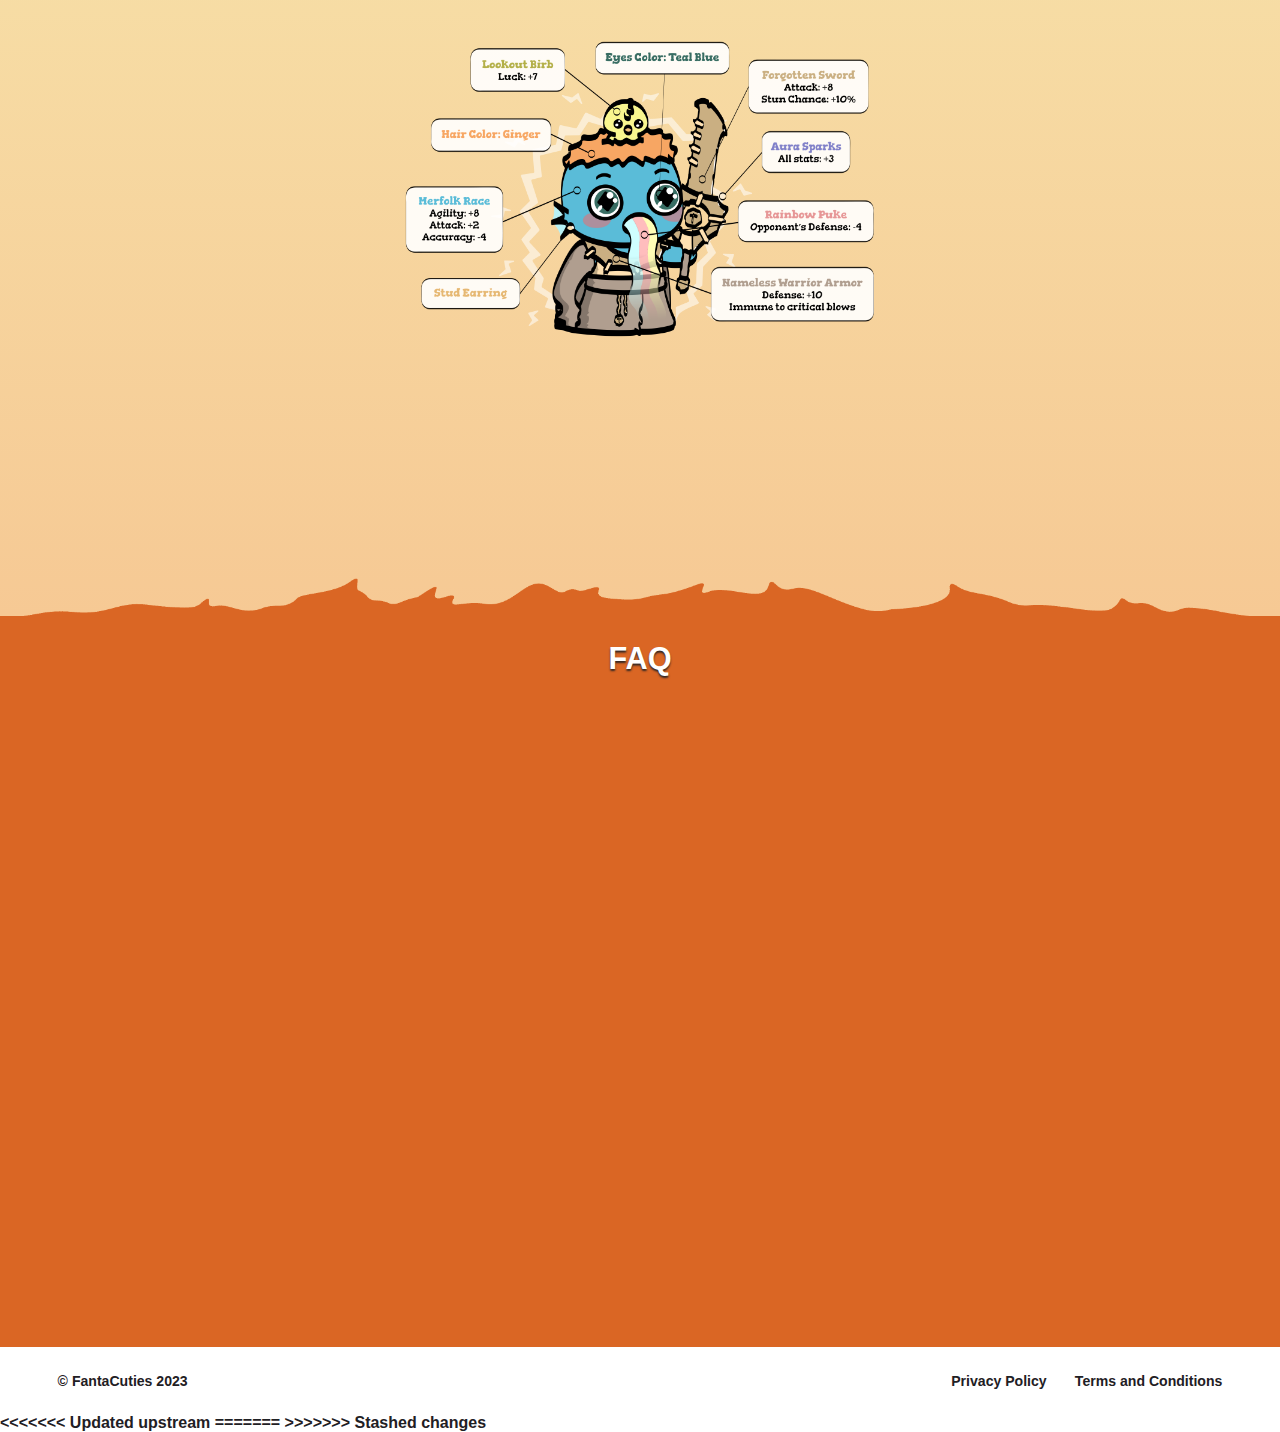
==== commit eb283d96: "big push" ====
--- a/index.html
+++ b/index.html
@@ -54,7 +54,11 @@
     <div id="navbar-menu" aria-labelledby="navbar-toggle">
       <ul class="container">
         <li>
+<<<<<<< Updated upstream
           <input id="user-account" type="image" src="/assets/navbar/account-disabled.svg" class="icon">
+=======
+          <input id="connect" type="image" src="/assets/navbar/metamask-disconnected.png" class="icon">
+>>>>>>> Stashed changes
         </li>
         <li>
           <a href="https://opensea.io/collection/fantacuties" target="_blank">
@@ -81,14 +85,20 @@
   </nav>
   <section class="hero container">
     <img src="/assets/hero/title.png" class="title">
-    <button id="mint" type="submit" class="button">
-      <div class="cuties-slideshow">
-        <img src="/assets/hero/cuties-slideshow.png">
-        <img src="/assets/hero/cuties-slideshow.png">
-      </div>
-      <div class="overlay"></div>
-      <a href="https://opensea.io/collection/fantacuties" target="_blank">Mint now!</a>
-    </button>
+    <span class="notification">
+      <p id="notify"></p>
+    </span>
+    <div class="minting container">
+      <button id="mint">
+        <div class="cuties-slideshow">
+          <img src="/assets/hero/cuties-slideshow.png">
+          <img src="/assets/hero/cuties-slideshow.png">
+        </div>
+        <div class="overlay"></div>
+        <a>Mint 1 Cutie!</a>
+      </button>
+      <input type="range" id="token-amount" name="token-amount" min="1" max="10" step="1" value="1">
+    </div>
     <div class="description">
       <div class="container">
         <img src="/assets/hero/flappy-dragon.gif" class="flappy-dragon doodle">
@@ -288,11 +298,16 @@
   </script>
   <script src="/js/jquery/jquery-3.7.1.min.js"></script>
   <script>$(window).on('load', function(){$(".loading").fadeOut("slow");});</script>
+<<<<<<< Updated upstream
   <script src="/js/metamask/metamask-onboarding.bundle.js"></script>
   <script src="/js/metamask.js"></script>
+=======
+>>>>>>> Stashed changes
   <script src="/js/book.js"></script>
   <script src="/js/map.js"></script>
   <script src="/js/faq.js"></script>
   <script src="/js/observer.js"></script>
   <script src="/js/navbar-toggle.js"></script>
+  <script src="/js/ethers/ethers-5.2.umd.min.js"></script>
+  <script src="/js/wallet.js"></script>
 </body>--- a/css/style.css
+++ b/css/style.css
@@ -51,6 +51,10 @@
   padding: 0;
 }
 
+*:focus {
+  outline: none;
+}
+
 html, body {
   width: 100vw;
   min-width: 100vw;
@@ -79,6 +83,24 @@
   font-family: inherit;
   font-weight: inherit;
   cursor: pointer;
+}
+
+input {
+  display: block;
+}
+
+input[type=range] {
+  -webkit-appearance: none;
+	        appearance: none;
+	border: none;
+	outline: none;
+  background: transparent;
+  cursor: pointer;
+}
+
+input[type="range"]::-webkit-slider-thumb {
+  -webkit-appearance: none;
+          appearance: none;
 }
 
 ul {
@@ -349,35 +371,116 @@
   background-image: linear-gradient(to bottom, #00356b 0%, #01579b 30%, #b19cd9 80%, #f2d1cb 100%);
 }
 
-.title, .button {
+.title, .notification, .minting button, .minting input {
   -webkit-transition: all 200ms ease;
   -o-transition: all 200ms ease;
   transition: all 200ms ease;
 }
 
 .title {
+  position: relative;
+  top: 3vw;
   width: 52vw;
   height: 13vw;
   -webkit-filter: drop-shadow(0 5px 2px rgba(31, 32, 36, 0.9));
           filter: drop-shadow(0 5px 2px rgba(31, 32, 36, 0.9));
 }
 
-.button {
+.notification {
+  position: relative;
+}
+
+.notification p {
+  display: inline-block;
+  visibility: hidden;
+  opacity: 0;
+  color: #ffe16b;
+}
+
+@-webkit-keyframes notify {
+  0%, 100% {
+    -webkit-transform: translate3d(0, 10px, 0);
+            transform: translate3d(0, 10px, 0);
+  }
+  10%, 90% {
+    -webkit-transform: translate3d(0, 0, 0);
+            transform: translate3d(0, 0, 0);
+  }
+}
+
+@keyframes notify {
+  0%, 100% {
+    opacity: 0;
+    -webkit-transform: translate3d(0, 10px, 0);
+            transform: translate3d(0, 10px, 0);
+  }
+  10%, 90% {
+    opacity: 1;
+    -webkit-transform: translate3d(0, 0, 0);
+            transform: translate3d(0, 0, 0);
+  }
+}
+
+.notification p.active {
+  visibility: visible;
+  -webkit-animation: notify 10s ease-out;
+          animation: notify 10s ease-out;
+}
+
+.minting, .minting button {
   width: 20vw;
   height: 10vw;
+}
+
+.minting {
+  position: relative;
+}
+
+.minting button, .minting input {
+  position: absolute;
+  left: 0;
+  right: 0;
+  margin: auto;
+  z-index: 2;
+}
+
+.minting button {
+  bottom: 0;
+  overflow: hidden;
   line-height: 10vw;
   border-radius: 1.5rem;
   -webkit-box-shadow: 0 5px 2px rgba(31, 32, 36, 0.9);
           box-shadow: 0 5px 2px rgba(31, 32, 36, 0.9);
   font-size: 2vw;
   text-align: center;
-}
-
-.hero .button {
-  position: relative;
-  z-index: 2;
-  overflow: hidden;
-  color: white;
+  color: #ffffff;
+}
+
+.minting input {
+  bottom: 20%;
+  width: 35%;
+}
+
+.minting input::-webkit-slider-runnable-track {
+  height: 0.5rem;
+  background-color: #ffe16b;
+  border-radius: 1.5rem;
+}
+
+.minting input::-moz-range-track {
+  height: 0.5rem;
+  background-color: #ffe16b;
+  border-radius: 1.5rem;
+}
+
+.minting input::-webkit-slider-thumb {
+  margin-top: -0.75rem;
+  background-image: url(../assets/hero/slider-logo.png);
+  background-size: contain;
+  background-position: center center;
+  background-repeat: no-repeat;
+  height: 2rem;
+  width: 2rem;
 }
 
 @-webkit-keyframes cutiesSlideshow1 {
@@ -1272,11 +1375,6 @@
   gap: 2.2vw;
 }
 
-#mint-dismiss, #mint-retry,
-#metamask-install-loading, #metamask-connect-loading {
-  display: none;
-}
-
 .privacy, .terms {
   padding: 5vw;
   background: #f2e390;
@@ -1304,12 +1402,12 @@
 }
 
 @media (hover: hover) {
-  .icon:hover {
+  .icon:hover, .icon:focus {
     -webkit-transform: scale3d(1.1, 1.1, 1.1);
             transform: scale3d(1.1, 1.1, 1.1);
   }
 
-  .title:hover {
+  .title:hover, .title:focus {
     -webkit-transform: translate(0px, -4px);
         -ms-transform: translate(0px, -4px);
             transform: translate(0px, -4px);
@@ -1317,7 +1415,7 @@
             filter: drop-shadow(0 6px 3px rgba(31, 32, 36, 0.9));
   }
 
-  .button:not(:disabled):hover {
+  .minting button:hover, .minting button:focus {
     -webkit-transform: translate(0px, -4px);
         -ms-transform: translate(0px, -4px);
             transform: translate(0px, -4px);
@@ -1325,7 +1423,13 @@
             box-shadow: 0 6px 3px rgba(31, 32, 36, 0.9);
   }
 
-  #walk-map:not(:disabled):hover {
+  .minting button:hover + input, .minting button:focus + input {
+    -webkit-transform: translate(0px, -4px);
+        -ms-transform: translate(0px, -4px);
+            transform: translate(0px, -4px);
+  }
+  
+  #walk-map:hover, #walk-map:focus {
     -webkit-transform: scale3d(1.1, 1.1, 1.1);
             transform: scale3d(1.1, 1.1, 1.1);
   }
@@ -1370,16 +1474,33 @@
     height: 17.5vw;
   }
 
-  .button {
+  .minting, .minting button {
     width: 30vw;
     height: 15vw;
+  }
+
+  .minting, .notification {
+    top: 2vw;
+  }
+
+  .minting button {
     line-height: 15vw;
     padding: 3.5vw;
     font-size: 3.5vw;
   }
 
-  .hero .button {
-    top: 2vw;
+  .minting input::-webkit-slider-runnable-track {
+    height: 0.4rem;
+  }
+  
+  .minting input::-moz-range-track {
+    height: 0.4rem;
+  }
+
+  .minting input::-webkit-slider-thumb {
+    margin-top: -0.7rem;
+    height: 1.8rem;
+    width: 1.8rem;
   }
 
   .doodle {
@@ -1587,19 +1708,32 @@
     height: 18vw;
   }
 
-  .button {
+  .minting, .minting button {
     width: 50vw;
     height: 25vw;
+  }
+  
+  .minting button {
     line-height: 25vw;
     padding: 3.5vw;
     font-size: 5vw;
     border-radius: 0.75rem;
   }
 
-  .hero .button {
-    margin-top: 2vw;
-  }
-
+  .minting input::-webkit-slider-runnable-track {
+    height: 0.2rem;
+  }
+  
+  .minting input::-moz-range-track {
+    height: 0.2rem;
+  }
+
+  .minting input::-webkit-slider-thumb {
+    margin-top: -0.6rem;
+    height: 1.4rem;
+    width: 1.4rem;
+  }
+  
   .description {
     top: 80%;
     width: 240%;
@@ -1637,10 +1771,6 @@
   .story .cuties > div, .story .cutie, .story .message {
     width: 18vw;
     height: 36vw;
-  }
-
-  .story .button {
-    font-size: 3vw;
   }
 
   .cutie-features .cuties {
@@ -1740,21 +1870,24 @@
 
   .title {
     position: relative;
-    top: 5vw;
+    top: 9vw;
     width: 60vw;
     height: 15vw;
   }
-
-  .button {
+  
+  .minting, .minting button {
+    width: 24vw;
+    height: 12vw;
+  }
+
+  .minting, .notification {
+    top: 7vw;
+  }
+
+  .minting button {
+    line-height: 12vw;
     padding: 2.5vw;
     font-size: 2vw;
-  }
-
-  .hero .button {
-    top: 7vw;
-    width: 24vw;
-    height: 12vw;
-    line-height: 12vw;
   }
 
   .description {
@@ -1779,92 +1912,4 @@
   .story h1 {
     top: 6vw;
   }
-}
-
-/*
-@media screen and not(-webkit-min-device-pixel-ratio: 0) and (prefers-color-scheme: dark) {
-  .hero {
-    background-image: linear-gradient(to bottom, #020111 10%,#3a3a52 100%)
-  }
-  
-  .hero .divider {
-    background-image: url(../assets/dividers/mountains-dark.svg)
-  }
-  
-  .story {
-    background-color: #0b1b26
-  }
-  
-  .story .divider {
-    background-image: url(../assets/dividers/desert-dark.svg)
-  }
-  
-  .lighting {
-    background-image: none;
-  }
-  
-  .cutie-features {
-    background-image: linear-gradient(to bottom, #202326 0%, #27292b 100%)
-  }
-  
-  .cutie-features .divider div {
-    background-image: url(../assets/dividers/sea-dark.svg)
-  }
-  
-  .roadmap {
-    background-image: linear-gradient(to bottom, #071932 0%, #000000 100%)
-  }
-  
-  .roadmap .divider {
-    background-image: url(../assets/dividers/seabed-dark.svg)
-  }
-  
-  .our-values {
-    background-image: linear-gradient(to bottom, #031702 0%, #021201 100%)
-  }
-  
-  .our-values .divider img {
-    content: url(../assets/animations/blazing-mantle-dark.svg);
-    min-width: 800%
-  }
-  
-  .faq {
-    background-color: #270a08
-  }
-  
-  .faq .divider {
-    background-image: url(../assets/dividers/core-dark.svg)
-  }
-  
-  .footer {
-    background-color: #000
-  }
-  h3, h4 {
-    color:grey
-  }
-
-  .roadmap .label h1 {
-    color: #000
-  }
-
-  .story .button {
-    background-image: linear-gradient(to bottom, #d5ca92 50%, #a28c56 100%)
-  }
-  
-  .hero .button {
-    background-color: #aaa2a2
-  }
-
-  .sword-fire {
-    background-image: url(../assets/icons/sword-fire-dark.svg);
-  }
-
-  .book {
-    background-image: url(../assets/story/book-dark.svg);
-  }
-
-  .map, .label, #footstep {
-    opacity: 0.7;
-  }
-}
-*/+}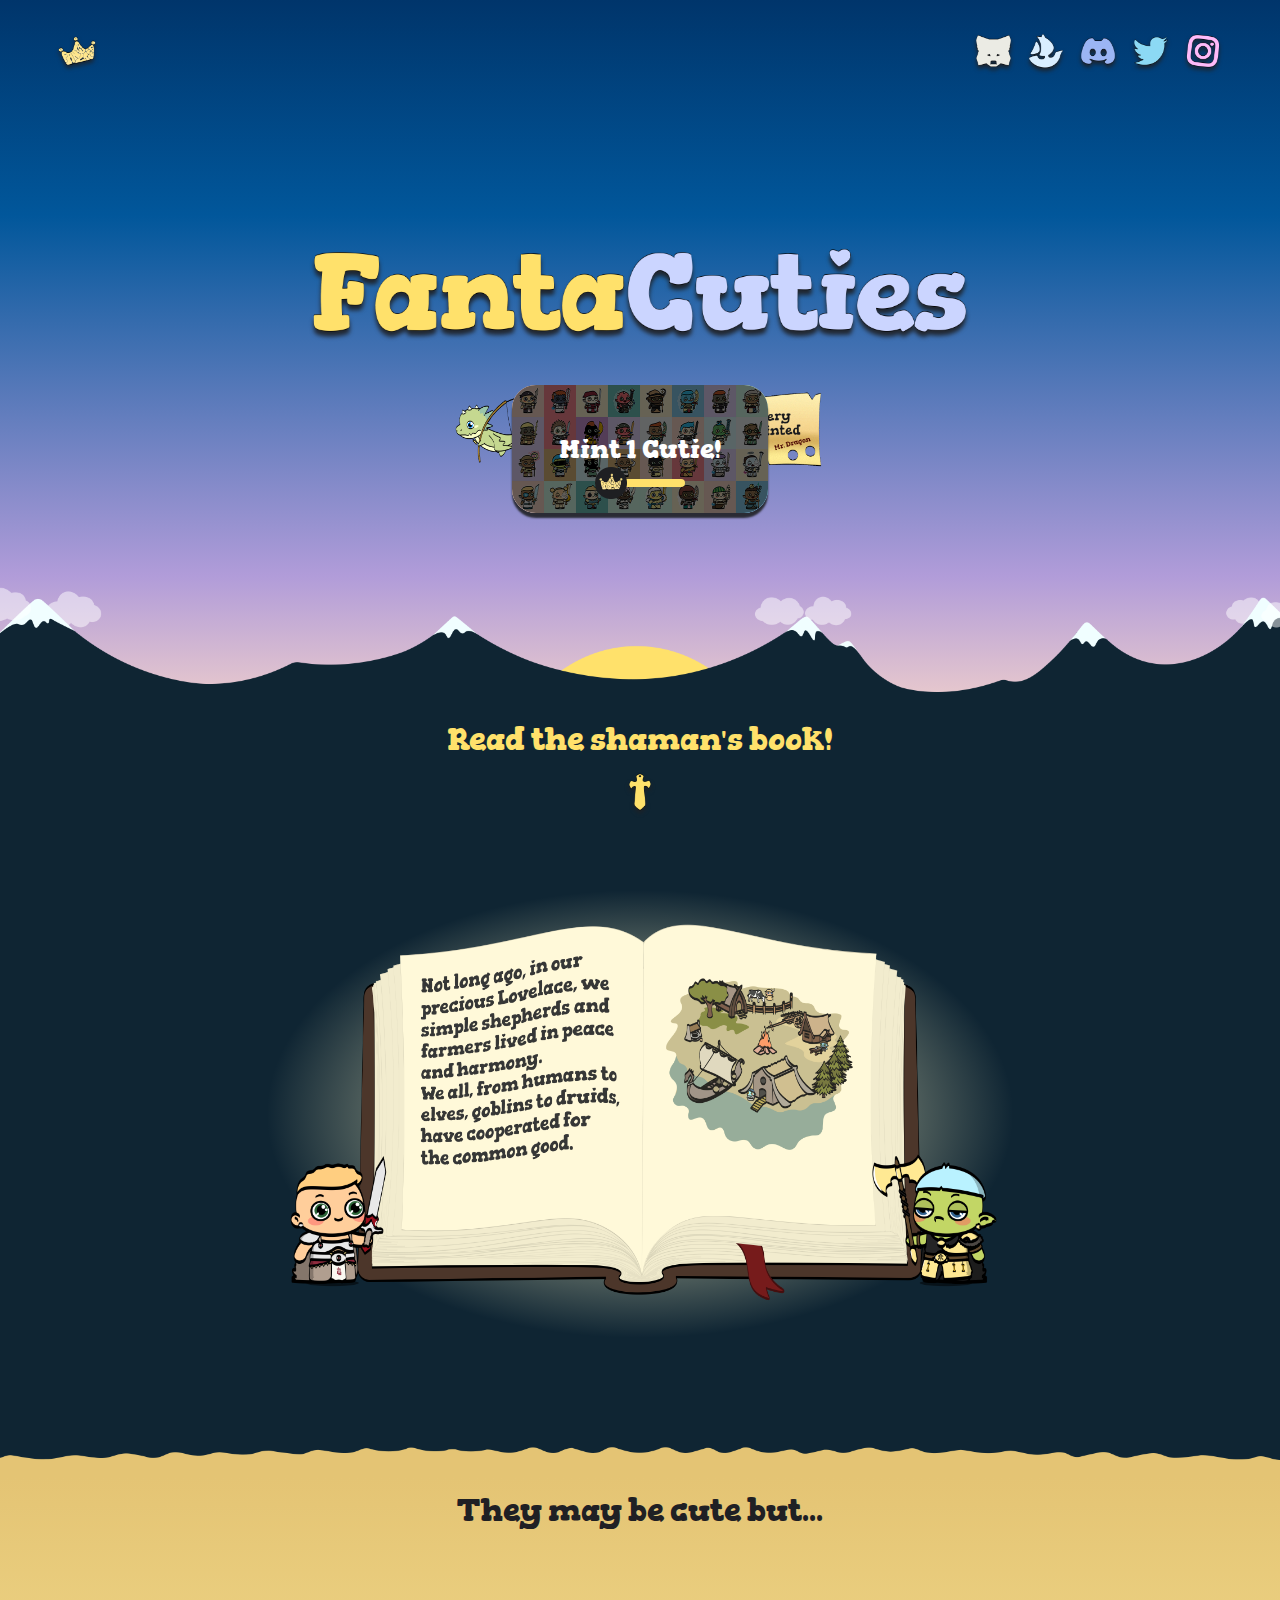
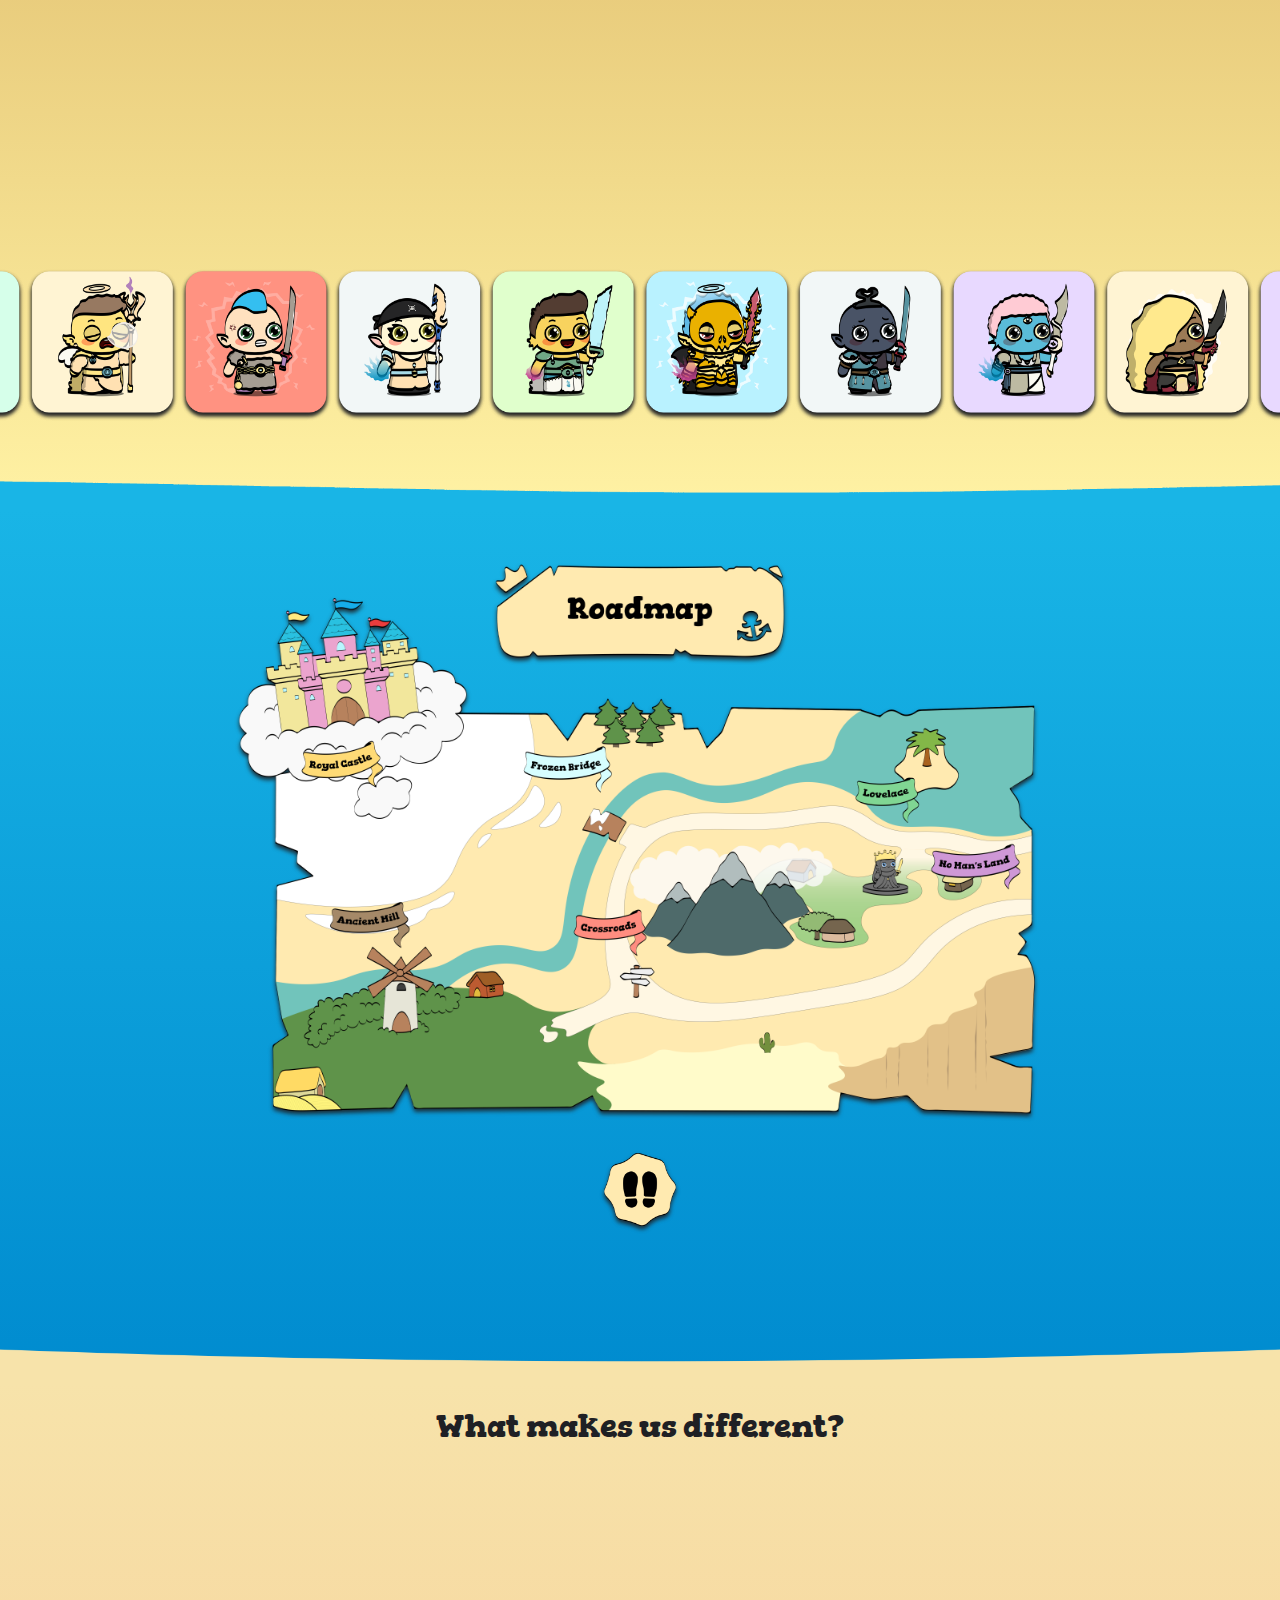
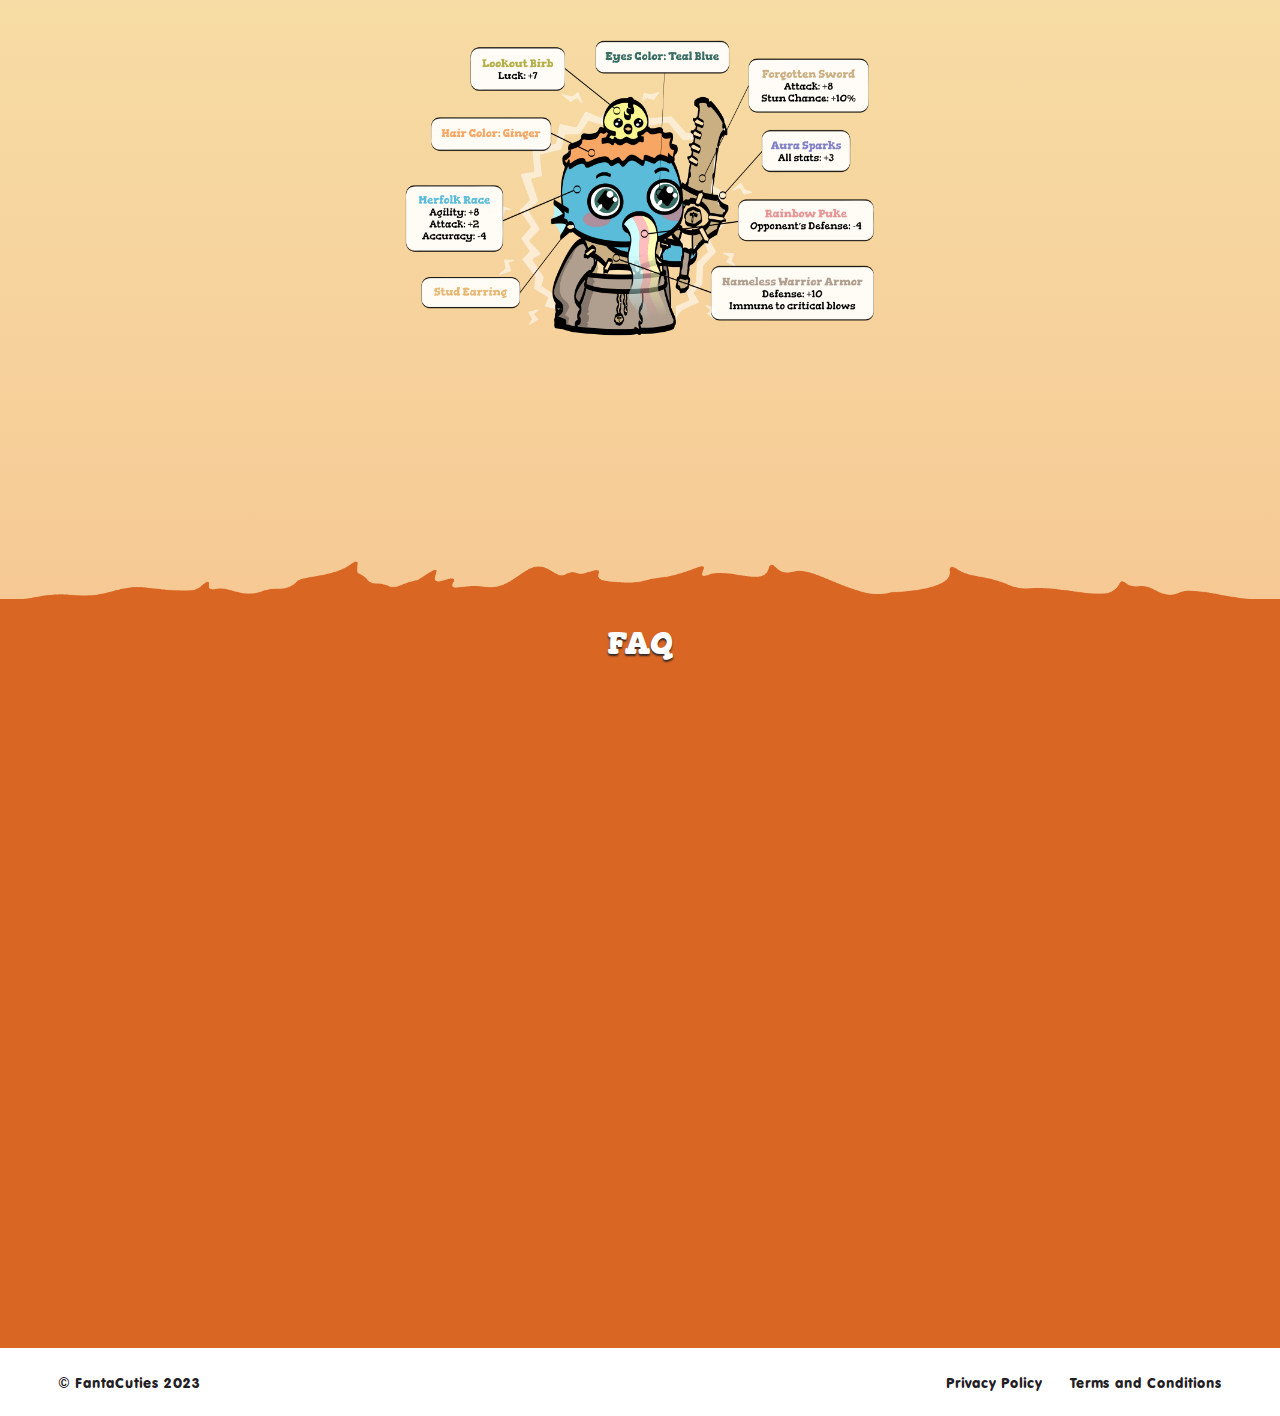
==== commit bb0f8781: "finalized dapp" ====
--- a/index.html
+++ b/index.html
@@ -54,11 +54,7 @@
     <div id="navbar-menu" aria-labelledby="navbar-toggle">
       <ul class="container">
         <li>
-<<<<<<< Updated upstream
-          <input id="user-account" type="image" src="/assets/navbar/account-disabled.svg" class="icon">
-=======
           <input id="connect" type="image" src="/assets/navbar/metamask-disconnected.png" class="icon">
->>>>>>> Stashed changes
         </li>
         <li>
           <a href="https://opensea.io/collection/fantacuties" target="_blank">
@@ -298,11 +294,6 @@
   </script>
   <script src="/js/jquery/jquery-3.7.1.min.js"></script>
   <script>$(window).on('load', function(){$(".loading").fadeOut("slow");});</script>
-<<<<<<< Updated upstream
-  <script src="/js/metamask/metamask-onboarding.bundle.js"></script>
-  <script src="/js/metamask.js"></script>
-=======
->>>>>>> Stashed changes
   <script src="/js/book.js"></script>
   <script src="/js/map.js"></script>
   <script src="/js/faq.js"></script>
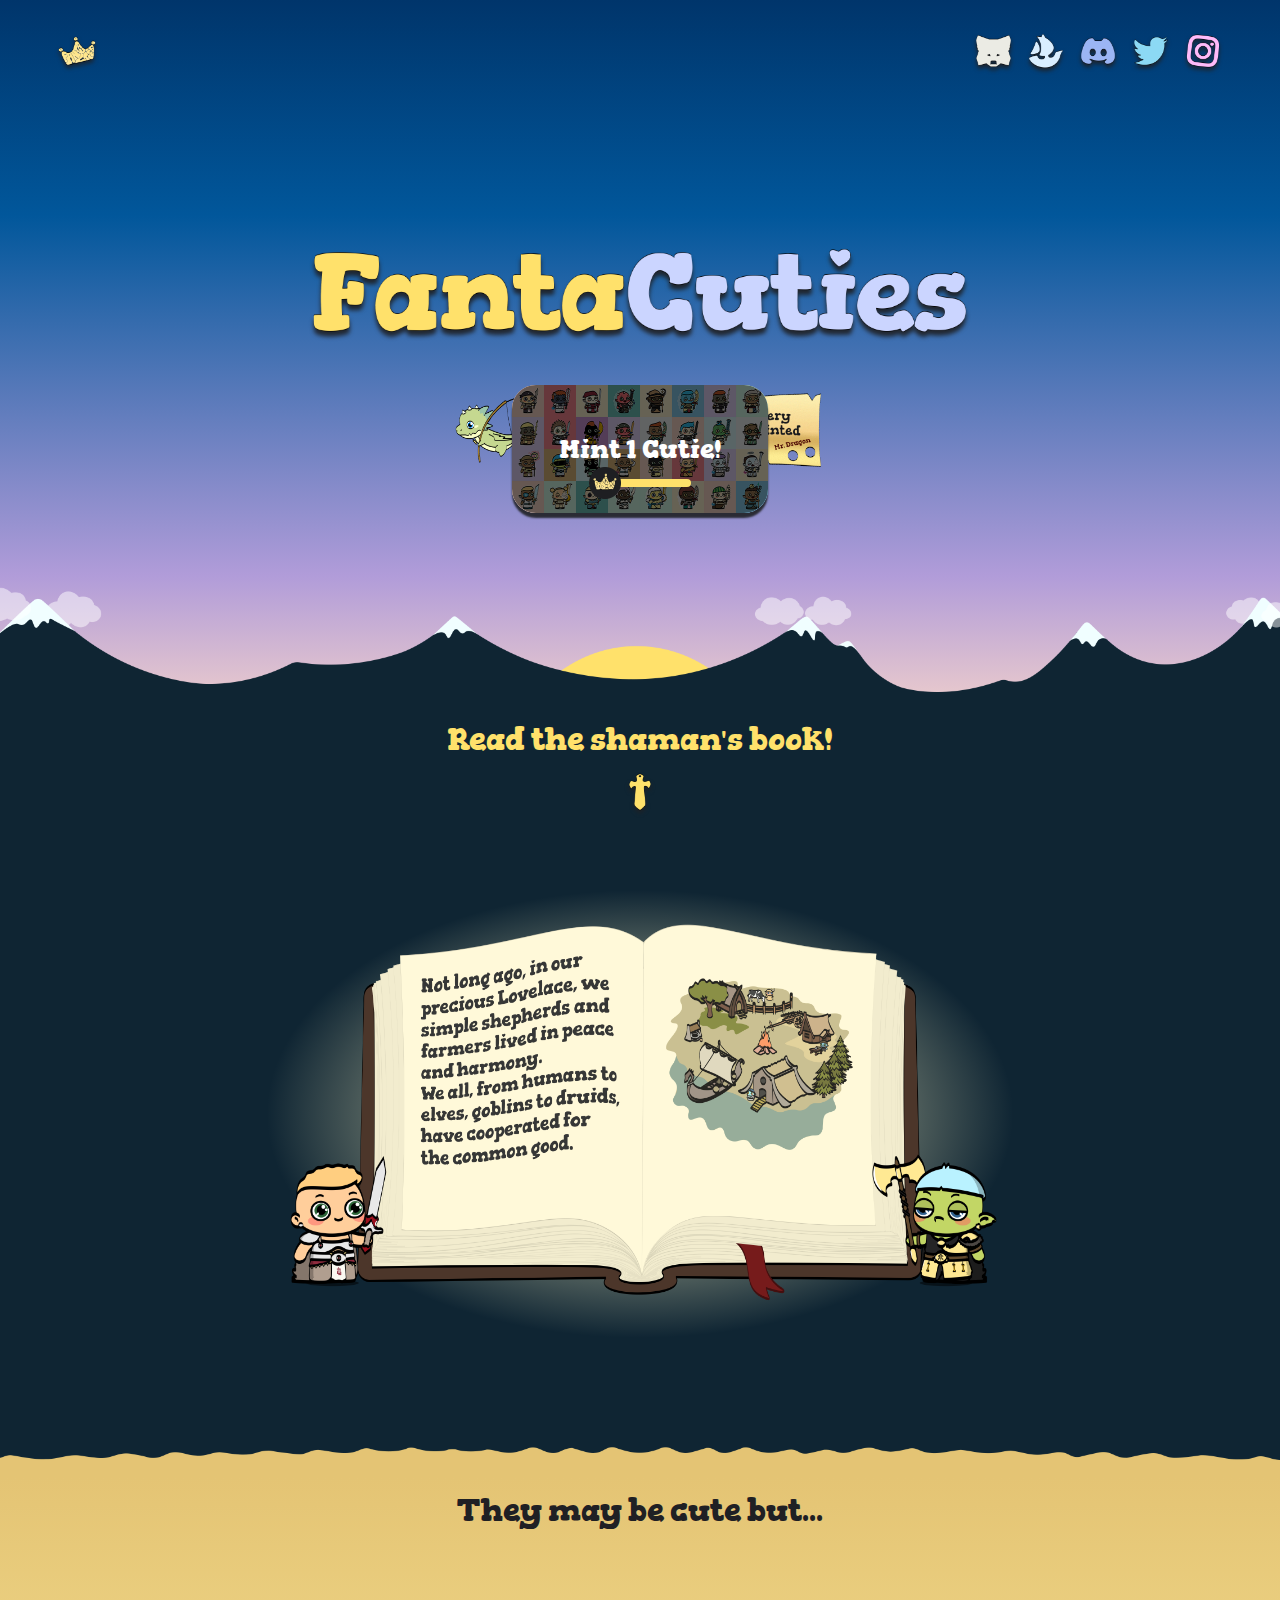
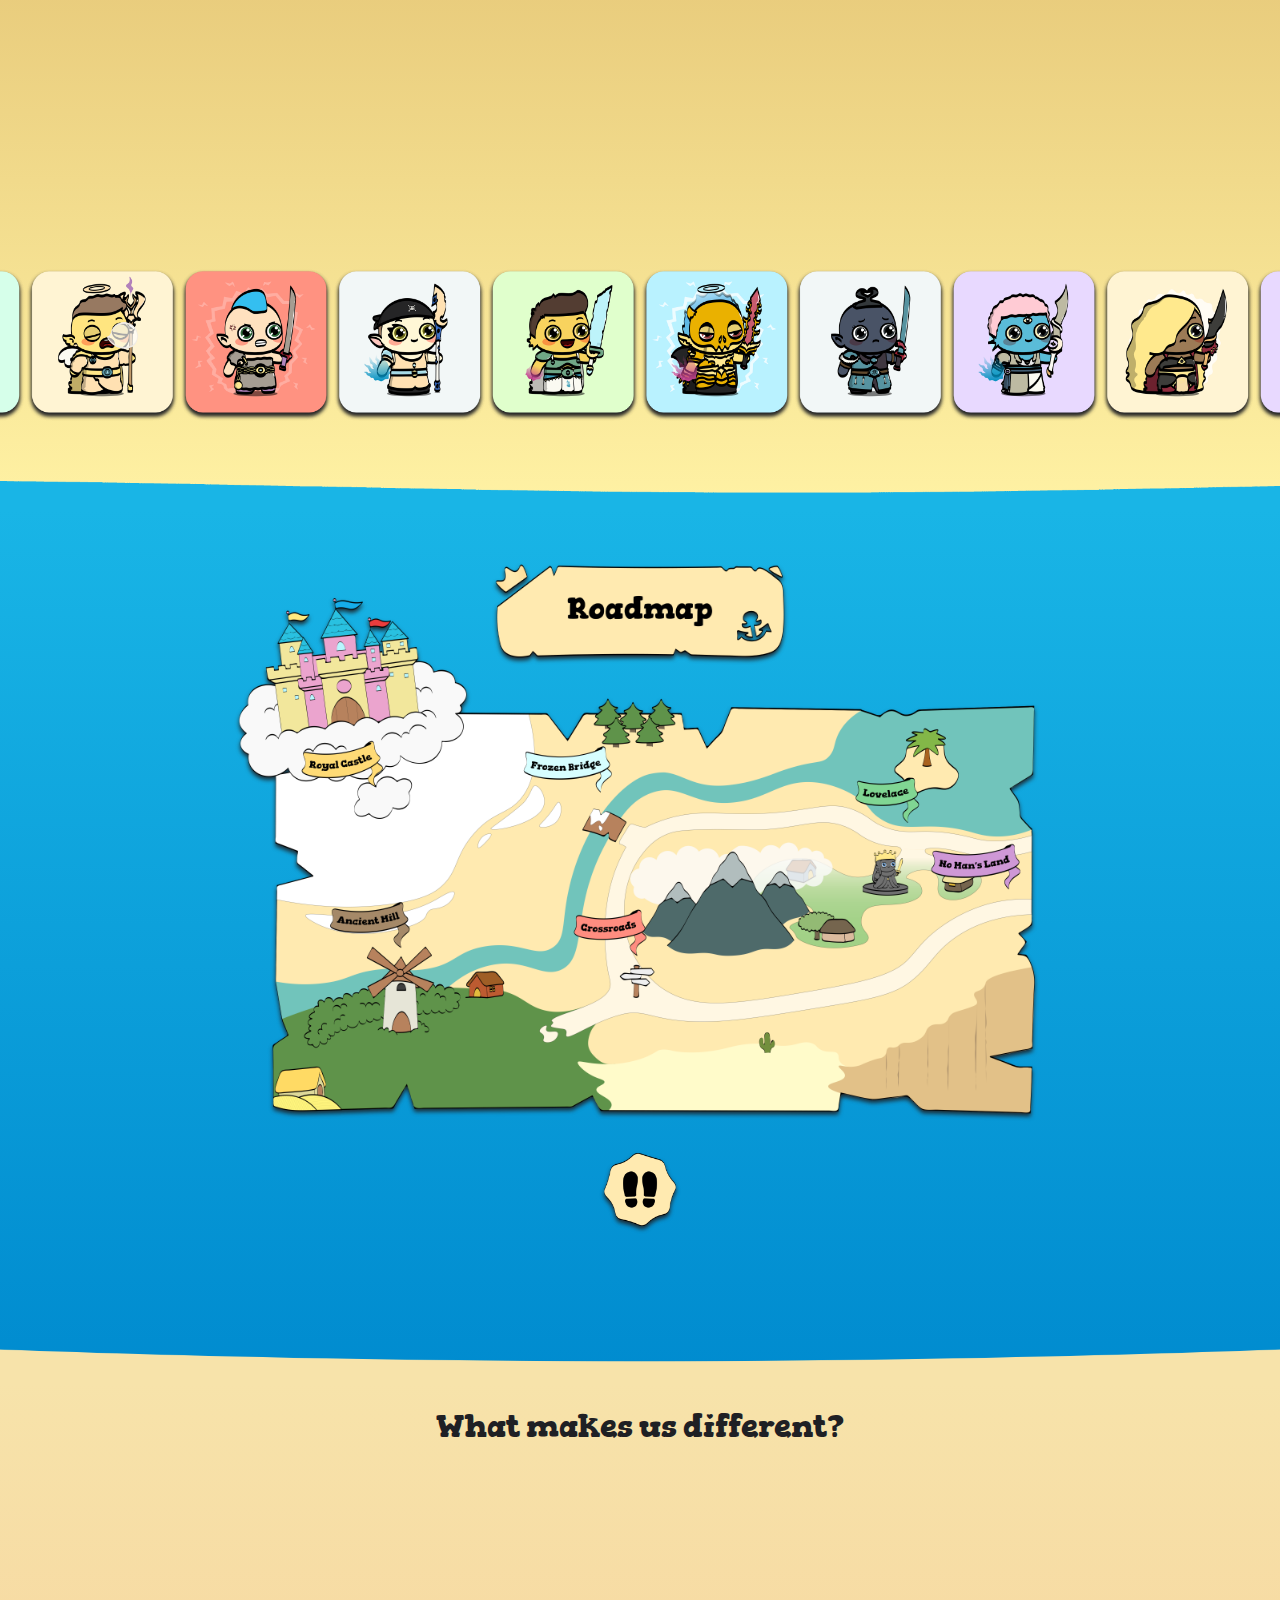
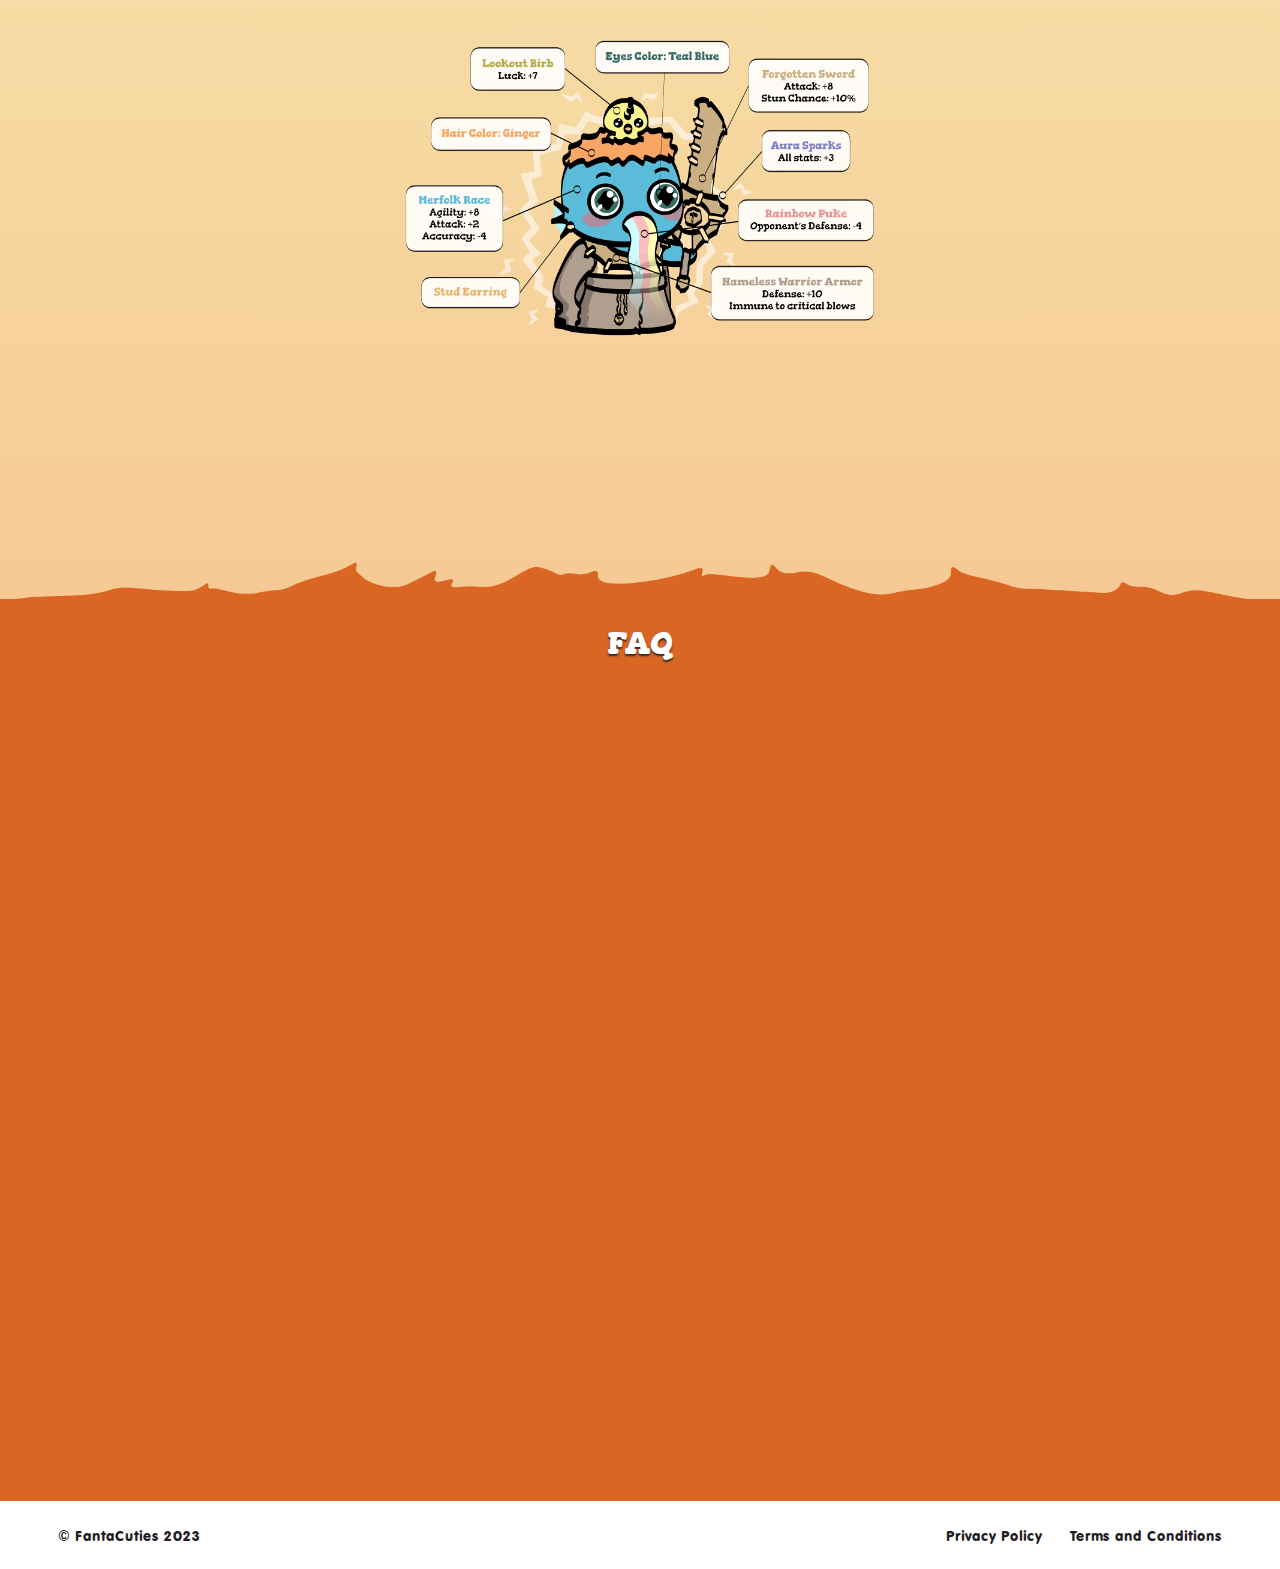
==== commit 906f8cbe: "Added faqs" ====
--- a/index.html
+++ b/index.html
@@ -224,37 +224,57 @@
           <img src="assets/faq/sword-180.png">
         </div>
         <div class="answer">
-          <p>NFTs (Non-Fungible Tokens) are digital assets that can be purchased, sold, and traded at will, just as you could anything else you own.<br>However, as tokens, each of them is unique and different from any other. Notably, each NFT has literally no equivalent, even in the same collection; that's why they're called 'non-fungible'.<br>When you mint an NFT, it is linked to a digital certificate that irrefutably proves your ownership of the asset and its authenticity.</p>
-        </div>
-      </button>
-      <button class="question container hidden">
-        <div class="container">
-          <img src="assets/faq/sword.png">
-          <h2>When can I get a Cutie?</h2>
-          <img src="assets/faq/sword-180.png">
-        </div>
-        <div class="answer">
-          <p>You can get your FataCutie right away through the <a href="https://opensea.io/collection/fantacuties" target="_blank" id="faq-link">Opensea</a> link.</p>
-        </div>
-      </button>
-      <button class="question container hidden">
-        <div class="container">
-          <img src="assets/faq/sword.png">
-          <h2>Will there be any giveaways?</h2>
-          <img src="assets/faq/sword-180.png">
-        </div>
-        <div class="answer">
-          <p>Yes! As soon as the collection is sold out, a lottery will be organized among all FantaCuties holders. Winners will receive an ultra rare Cutie for free!<br>Join our <a href="https://discord.gg/4875gGuGvZ" target="_blank" id="faq-link">Discord server</a> to get more in-depth information about the Hero lottery.</p>
-        </div>
-      </button>
-      <button class="question container hidden">
-        <div class="container">
-          <img src="assets/faq/sword.png">
-          <h2>How much for a Cutie?</h2>
-          <img src="assets/faq/sword-180.png">
-        </div>
-        <div class="answer">
-          <p>The price of a FantaCutie is 0.03 ETH.</p>
+          <p>NFTs are digital assets that can be purchased, sold, and traded at will, just as you could anything else you own.<br>The interesting thing about NFTs is that each one is one of a kind; when you mint a Cutie, it literally has no equivalent and there cannot be another just like yours.<br>This is guaranteed by the fact that each NFT is linked to a digital certificate that irrefutably proves its authenticity and validates your ownership.</p>
+        </div>
+      </button>
+      <button class="question container hidden">
+        <div class="container">
+          <img src="assets/faq/sword.png">
+          <h2>I want a Cutie! Where can I get it?</h2>
+          <img src="assets/faq/sword-180.png">
+        </div>
+        <div class="answer">
+          <p>You can mint your own Cutie right now! ( ੭ ･ᴗ･ )੭<br>You just need to connect your Metamask wallet and click on the <u><a href="#mint">mint</a></u> button at the top; you'll be prompted to confirm the transaction, and the NFT(s) will appear in your wallet as soon as the transaction is successful.</p>
+        </div>
+      </button>
+      <button class="question container hidden">
+        <div class="container">
+          <img src="assets/faq/sword.png">
+          <h2>Can I join the whitelist?</h2>
+          <img src="assets/faq/sword-180.png">
+        </div>
+        <div class="answer">
+          <p>Unfortunately we don't do whitelists or grant exclusive access. We'd like to give everyone the opportunity to mint at any time.</p>
+        </div>
+      </button>
+      <button class="question container hidden">
+        <div class="container">
+          <img src="assets/faq/sword.png">
+          <h2>How many Cuties can I mint?</h2>
+          <img src="assets/faq/sword-180.png">
+        </div>
+        <div class="answer">
+          <p>You can mint up to a maximum of 10 Cuties!<br>You can set the amount you want using the slider on the <u><a href="#mint">mint</a></u> button.</p>
+        </div>
+      </button>
+      <button class="question container hidden">
+        <div class="container">
+          <img src="assets/faq/sword.png">
+          <h2>What is the mint price?</h2>
+          <img src="assets/faq/sword-180.png">
+        </div>
+        <div class="answer">
+          <p>FantaCuties are available to mint for 0.03 ETH. You will need enough funds to cover the gas fees in addition to this price.<br>You don't have to worry much about fees though; our smart contract follows a modern standard and is optimized to minimize additional costs.</p>
+        </div>
+      </button>
+      <button class="question container hidden">
+        <div class="container">
+          <img src="assets/faq/sword.png">
+          <h2>Are you planning to do giveaways?</h2>
+          <img src="assets/faq/sword-180.png">
+        </div>
+        <div class="answer">
+          <p>Yes! As soon as the collection is sold out, a lottery will be organized among all FantaCuties holders. Winners will receive an extra Cutie for free! ( ˘͈ ᵕ ˘͈♡)</p>
         </div>
       </button>
       <button class="question container hidden">
@@ -264,7 +284,7 @@
           <img src="assets/faq/sword-180.png">
         </div>
         <div class="answer">
-          <p>If you still have questions, join our <a href="https://discord.gg/4875gGuGvZ" target="_blank" id="faq-link">Discord server</a>!<br>There you will find more detailed information and you'll be able to get in touch with our team for further insights.</p>
+          <p>If you still have questions, join our <u><a href="https://discord.gg/4875gGuGvZ" target="_blank" id="faq-link">Discord server</a></u>!<br>There you will find more detailed information and you'll be able to get in touch with our team for further insights.</p>
         </div>
       </button>
     </div>
--- a/css/style.css
+++ b/css/style.css
@@ -458,7 +458,7 @@
 
 .minting input {
   bottom: 20%;
-  width: 35%;
+  width: 40%;
 }
 
 .minting input::-webkit-slider-runnable-track {
@@ -479,6 +479,18 @@
   background-size: contain;
   background-position: center center;
   background-repeat: no-repeat;
+  background-color: transparent;
+  height: 2rem;
+  width: 2rem;
+}
+
+.minting input::-moz-range-thumb {
+  margin-top: -0.75rem;
+  background-image: url(../assets/hero/slider-logo.png);
+  background-size: contain;
+  background-position: center center;
+  background-repeat: no-repeat;
+  background-color: transparent;
   height: 2rem;
   width: 2rem;
 }
@@ -1489,6 +1501,10 @@
     font-size: 3.5vw;
   }
 
+  .minting input {
+    width: 50%;
+  }
+
   .minting input::-webkit-slider-runnable-track {
     height: 0.4rem;
   }
@@ -1718,6 +1734,10 @@
     padding: 3.5vw;
     font-size: 5vw;
     border-radius: 0.75rem;
+  }
+
+  .minting input {
+    width: 60%;
   }
 
   .minting input::-webkit-slider-runnable-track {
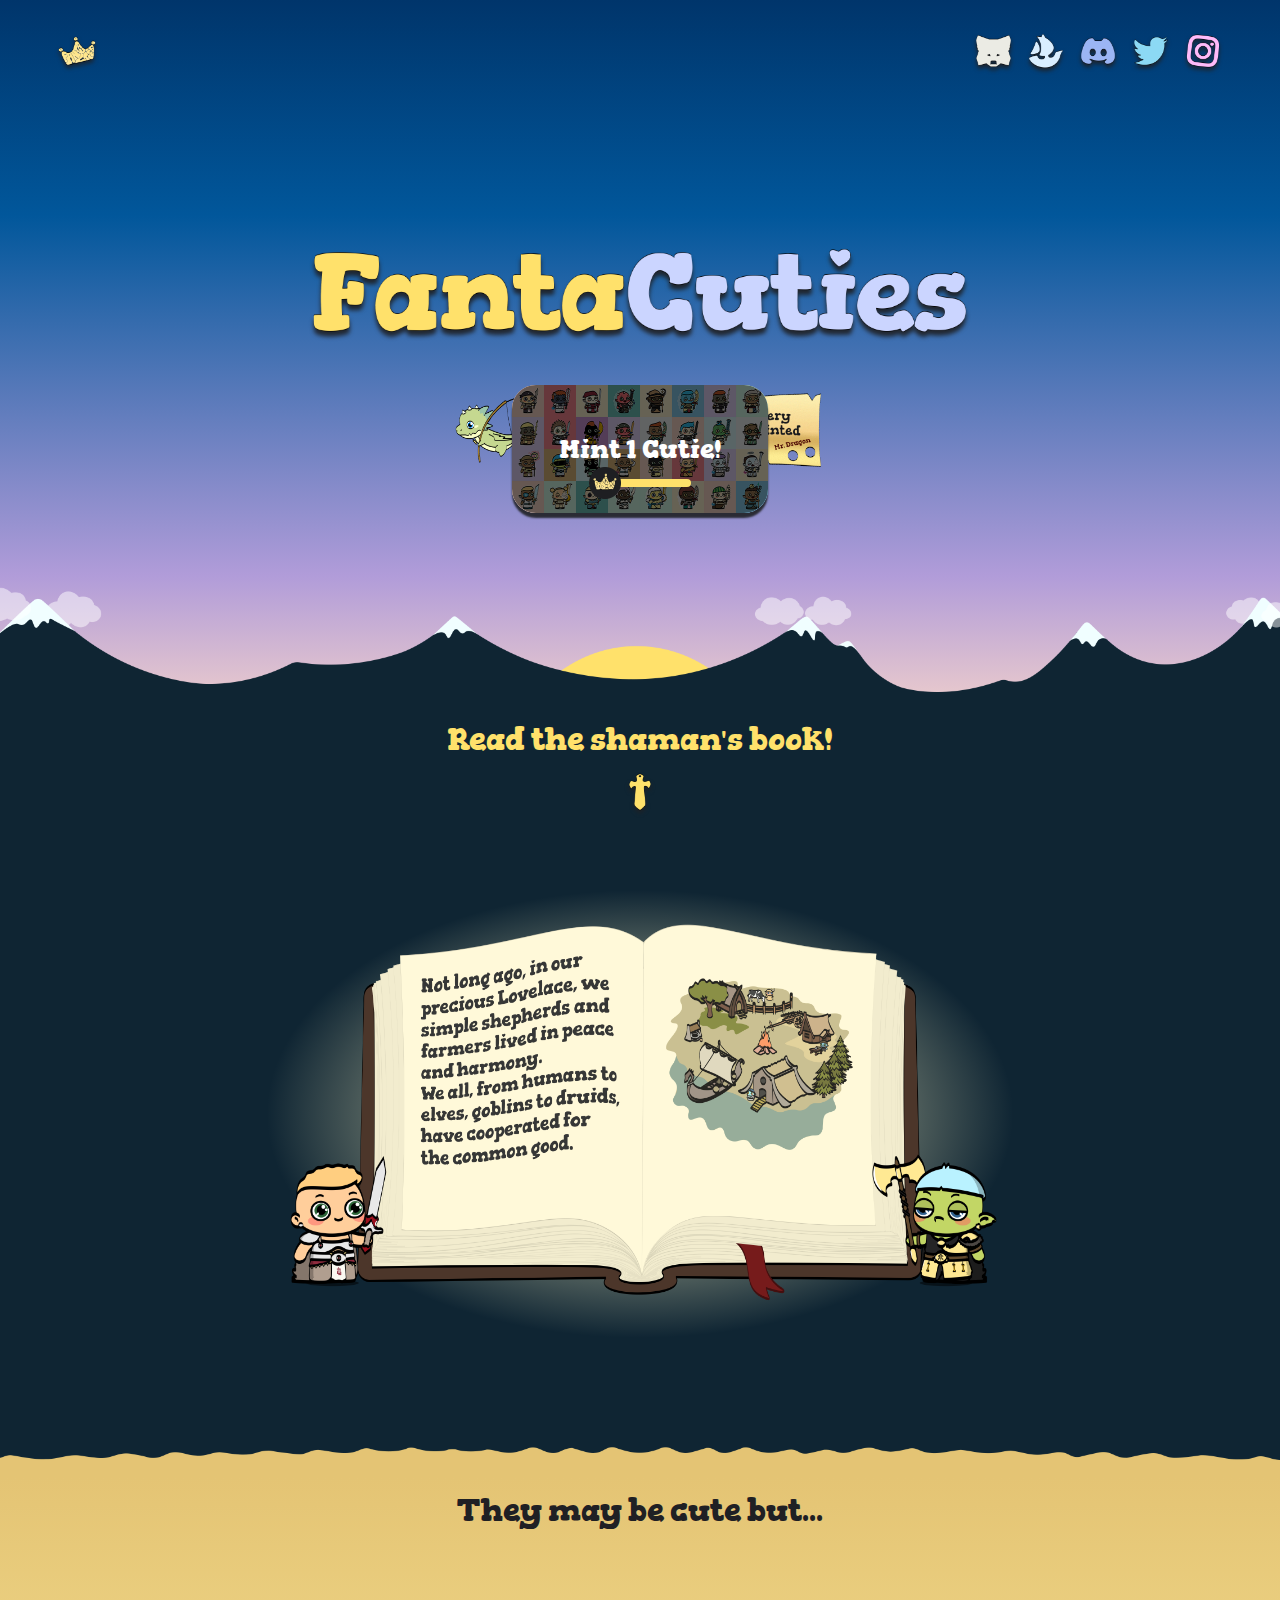
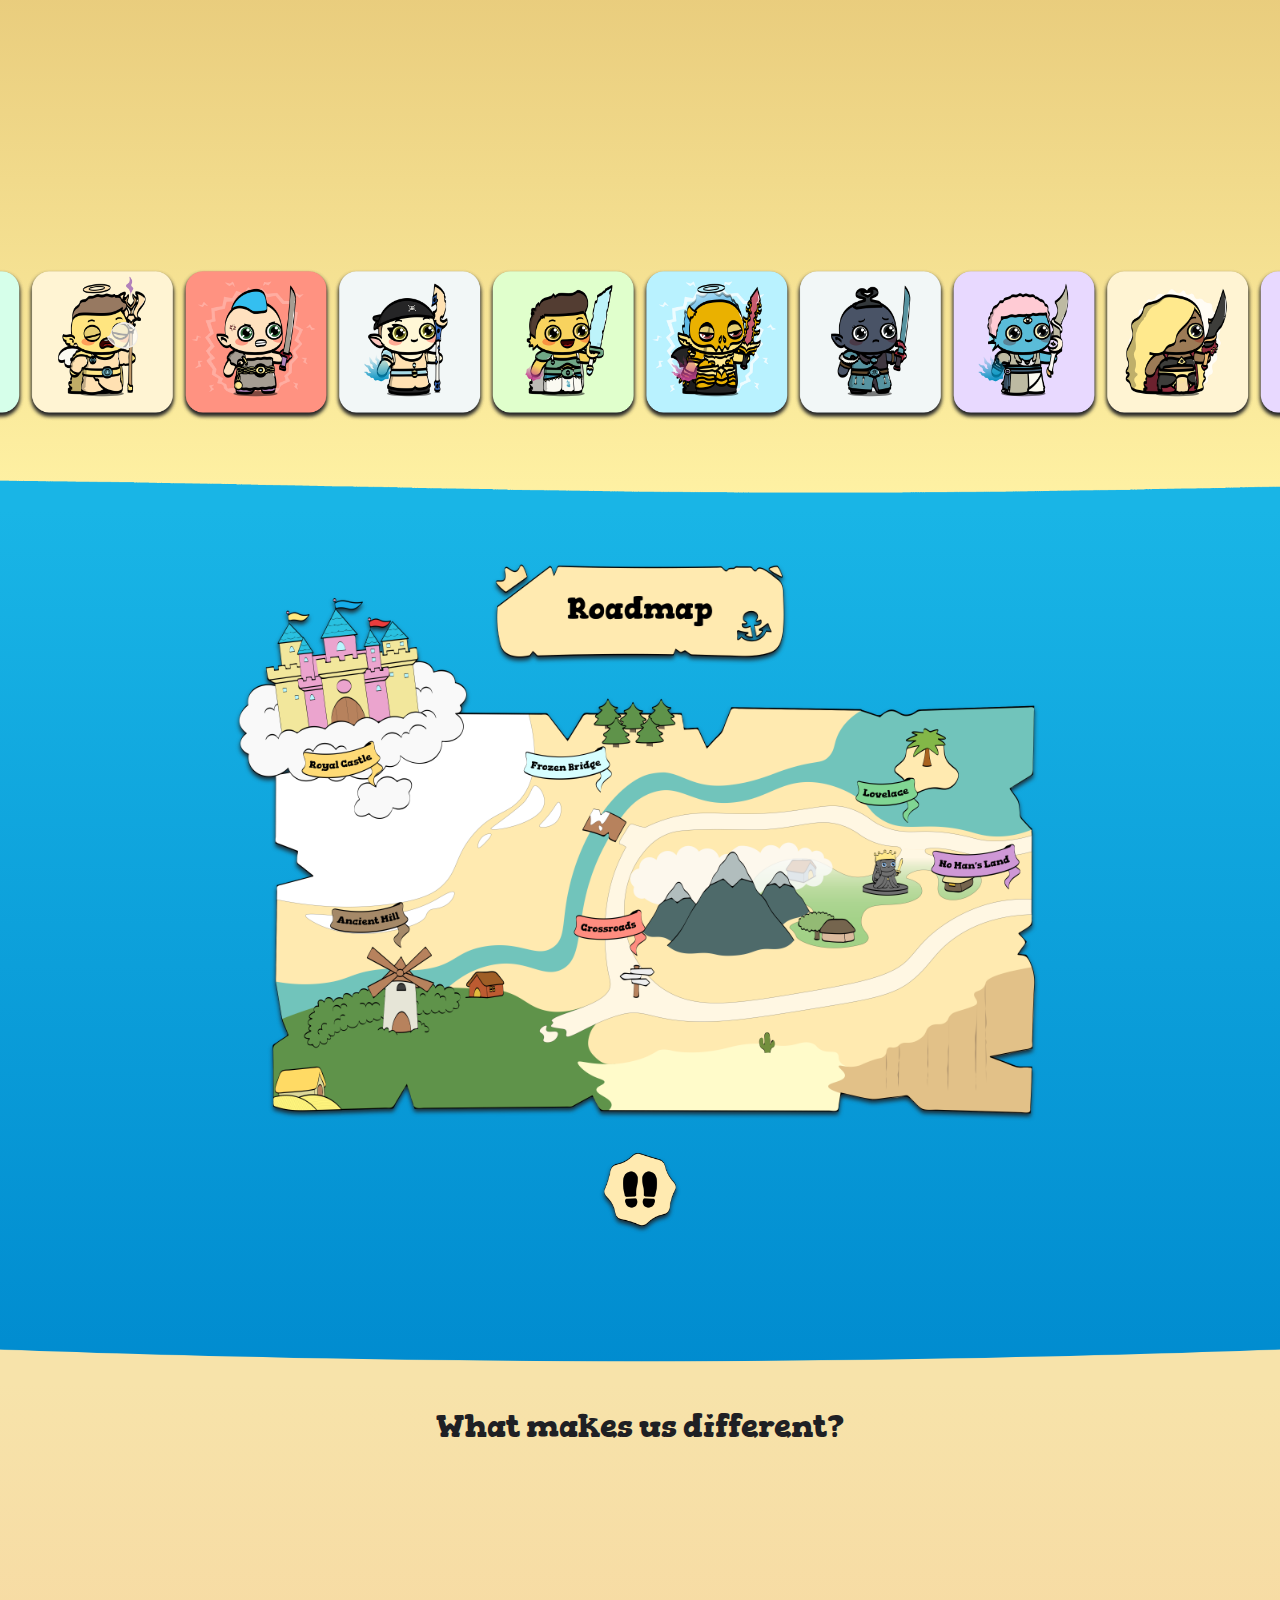
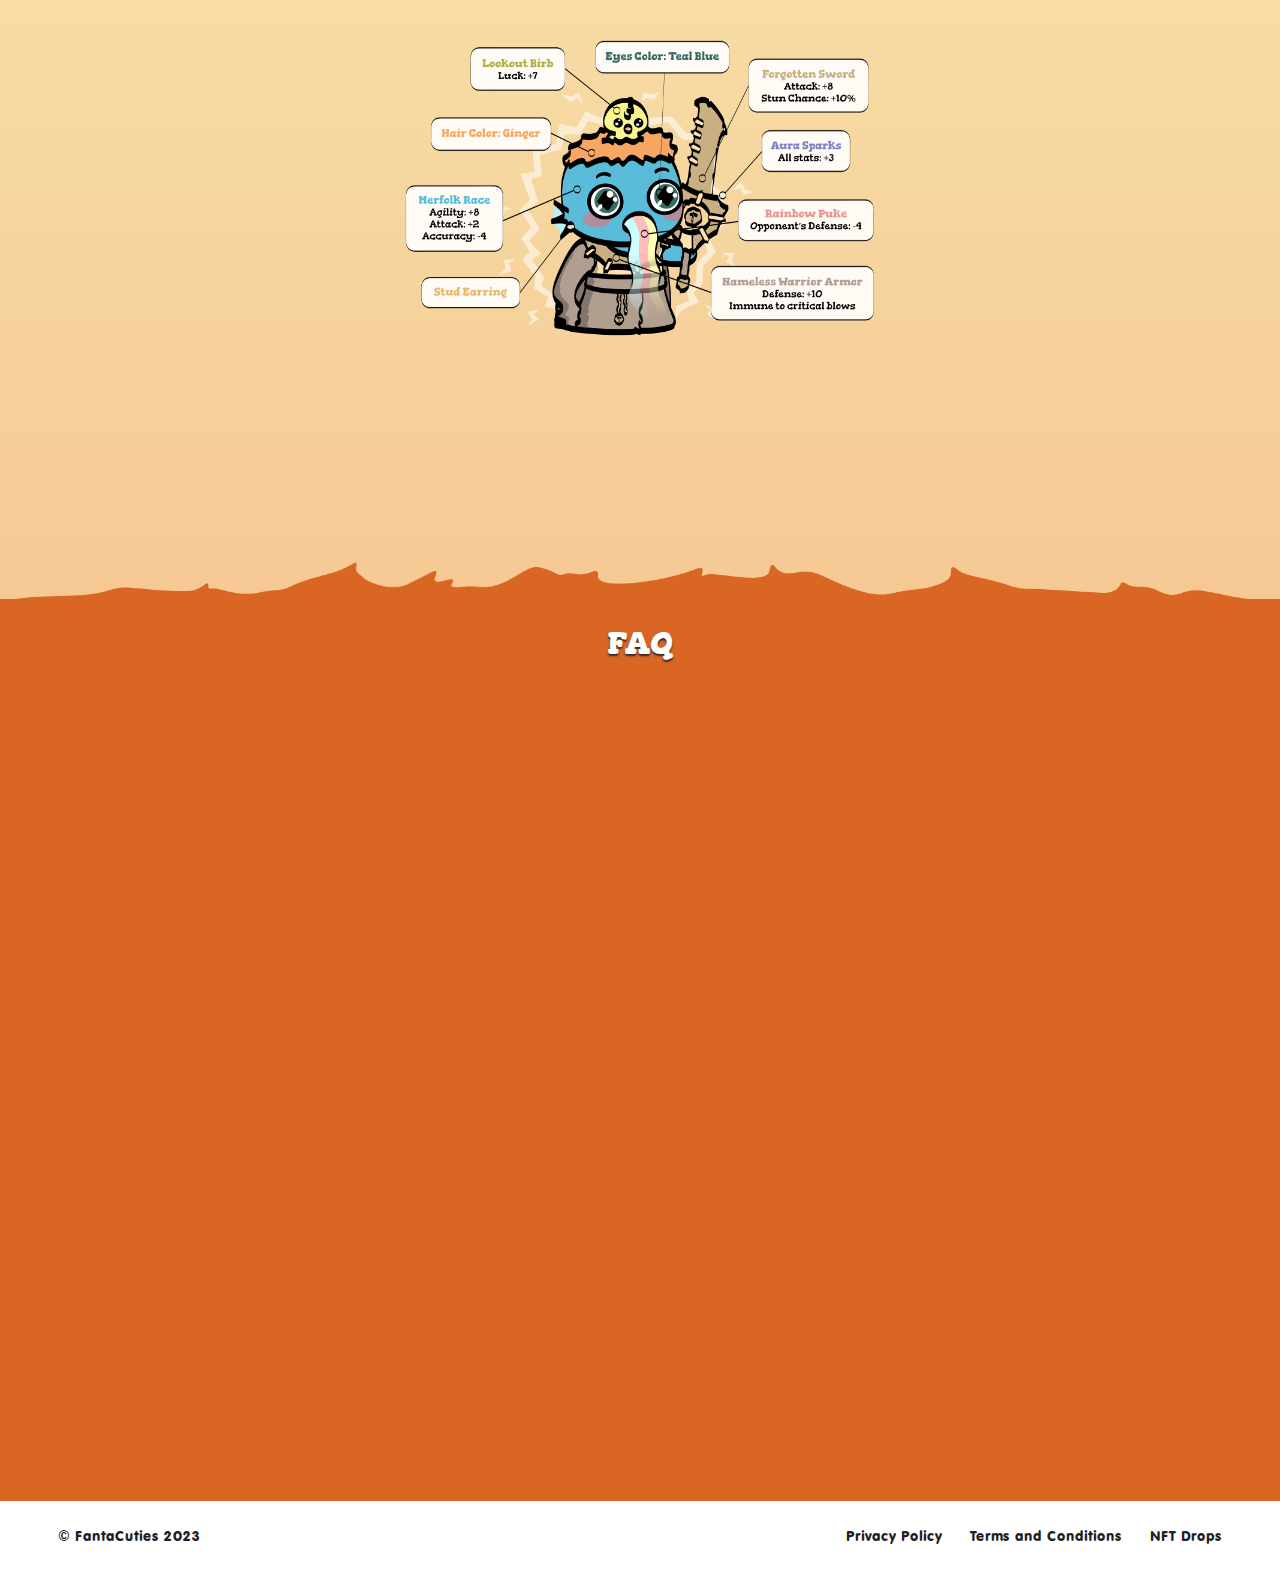
==== commit e7be62c6: "Update index.html" ====
--- a/index.html
+++ b/index.html
@@ -302,6 +302,9 @@
         <a href="/terms-and-conditions" target="_blank">
           <h3>Terms and Conditions</h3>
         </a>
+        <a href="https://raritysniper.com/nft-drops-calendar">
+          <h3>NFT Drops</h3>
+        </a>
       </div>
     </div>
   </section>
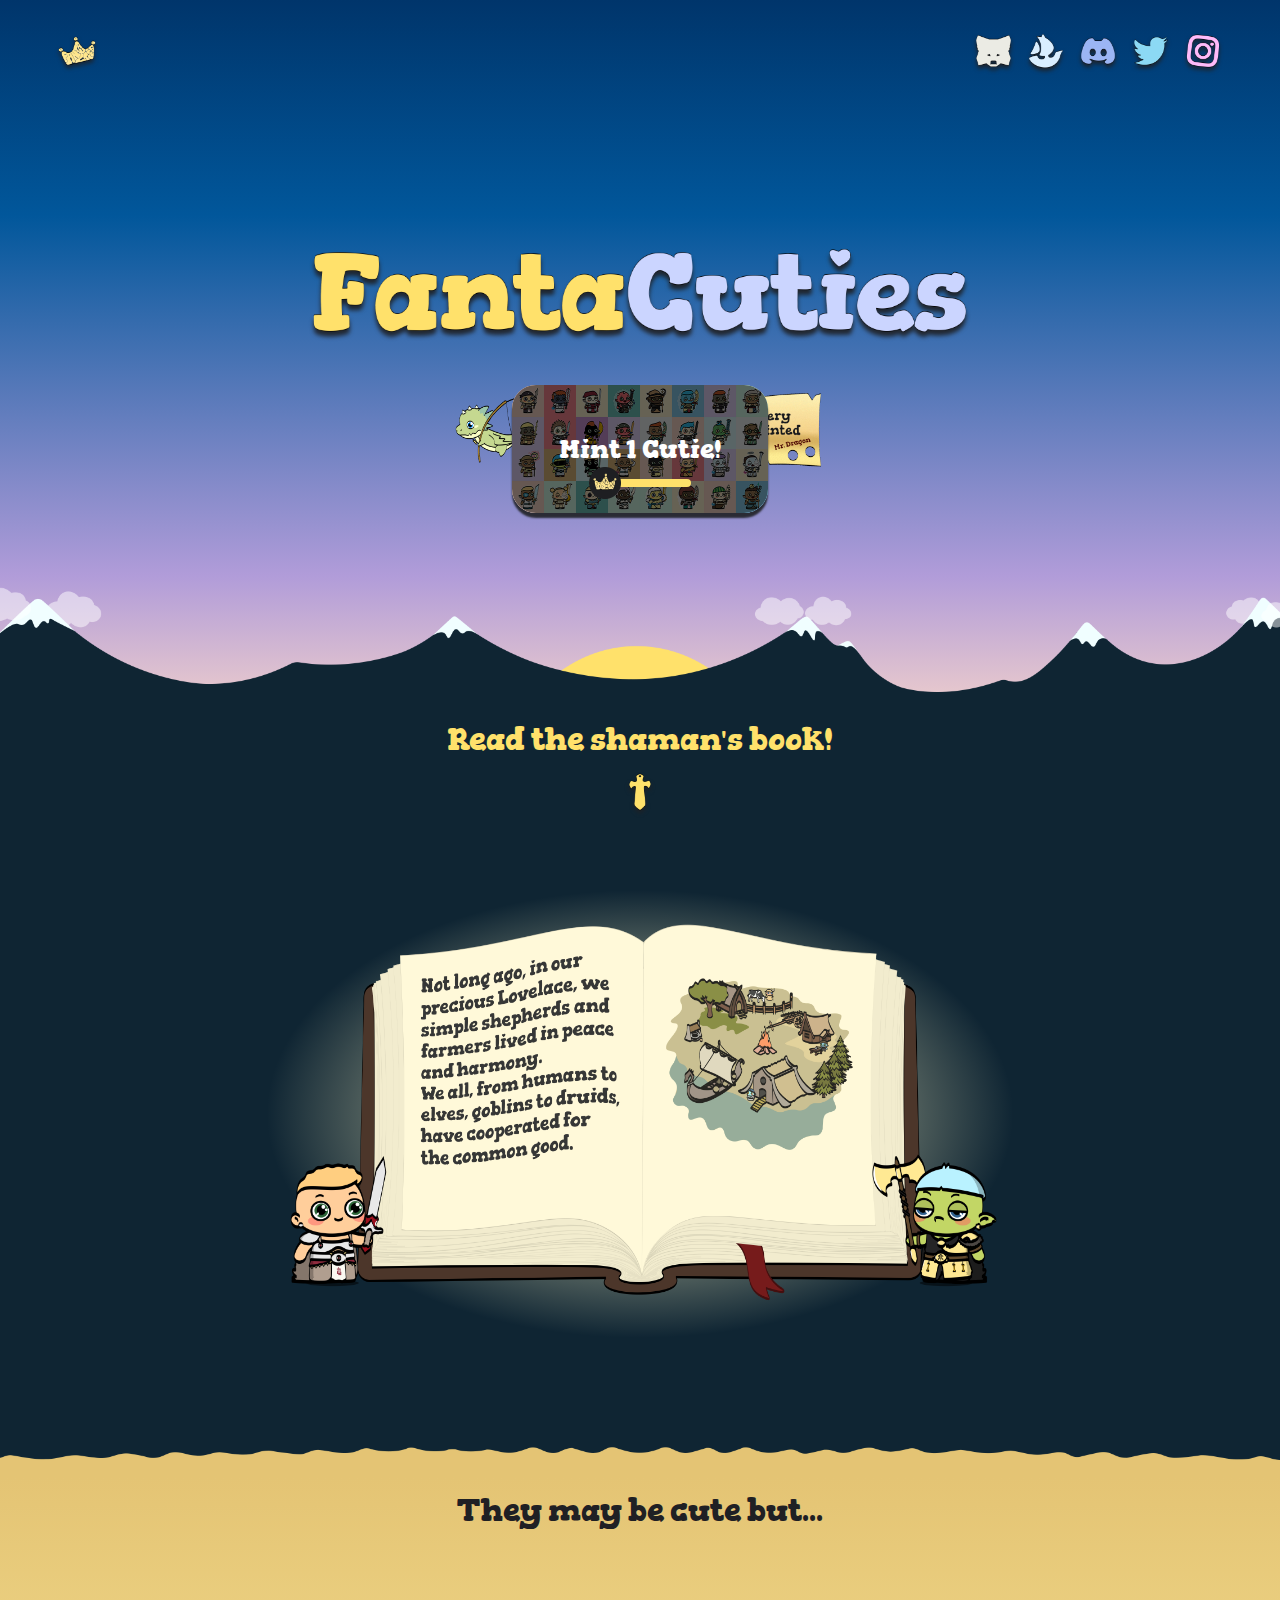
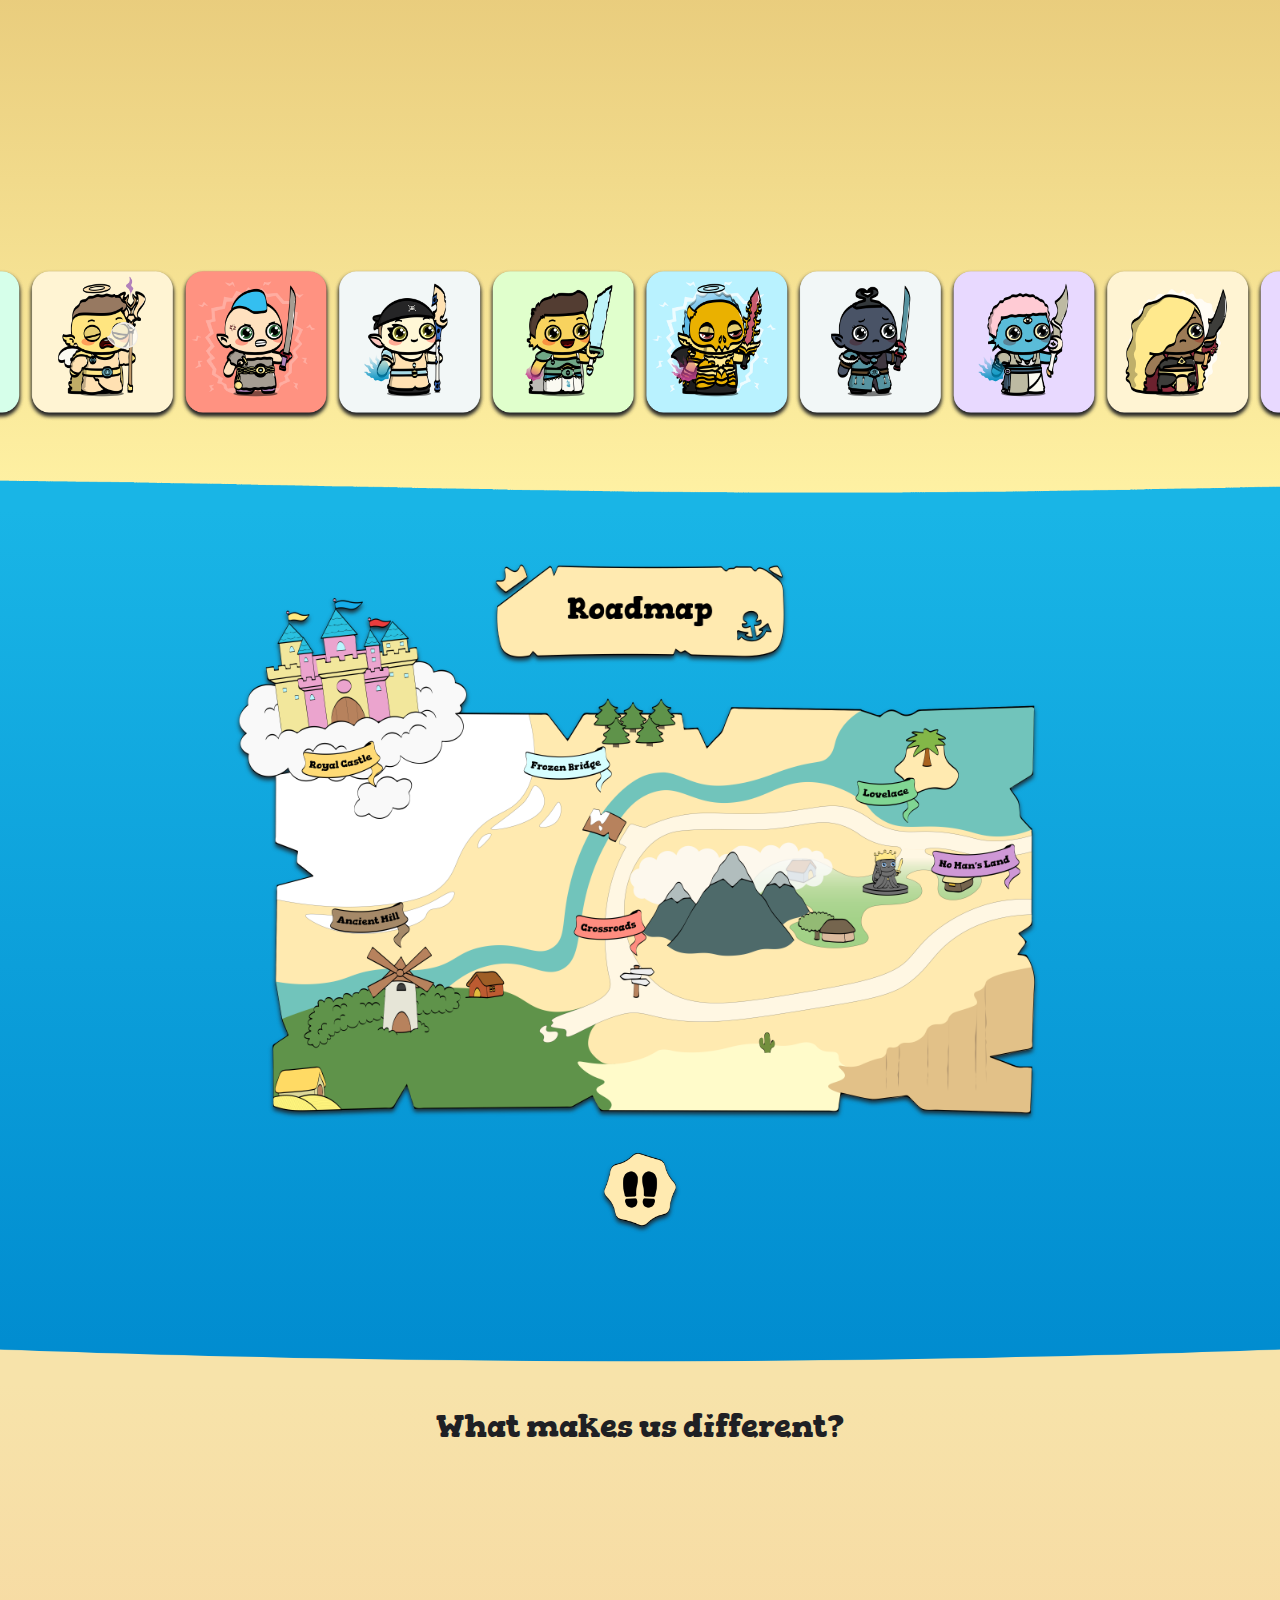
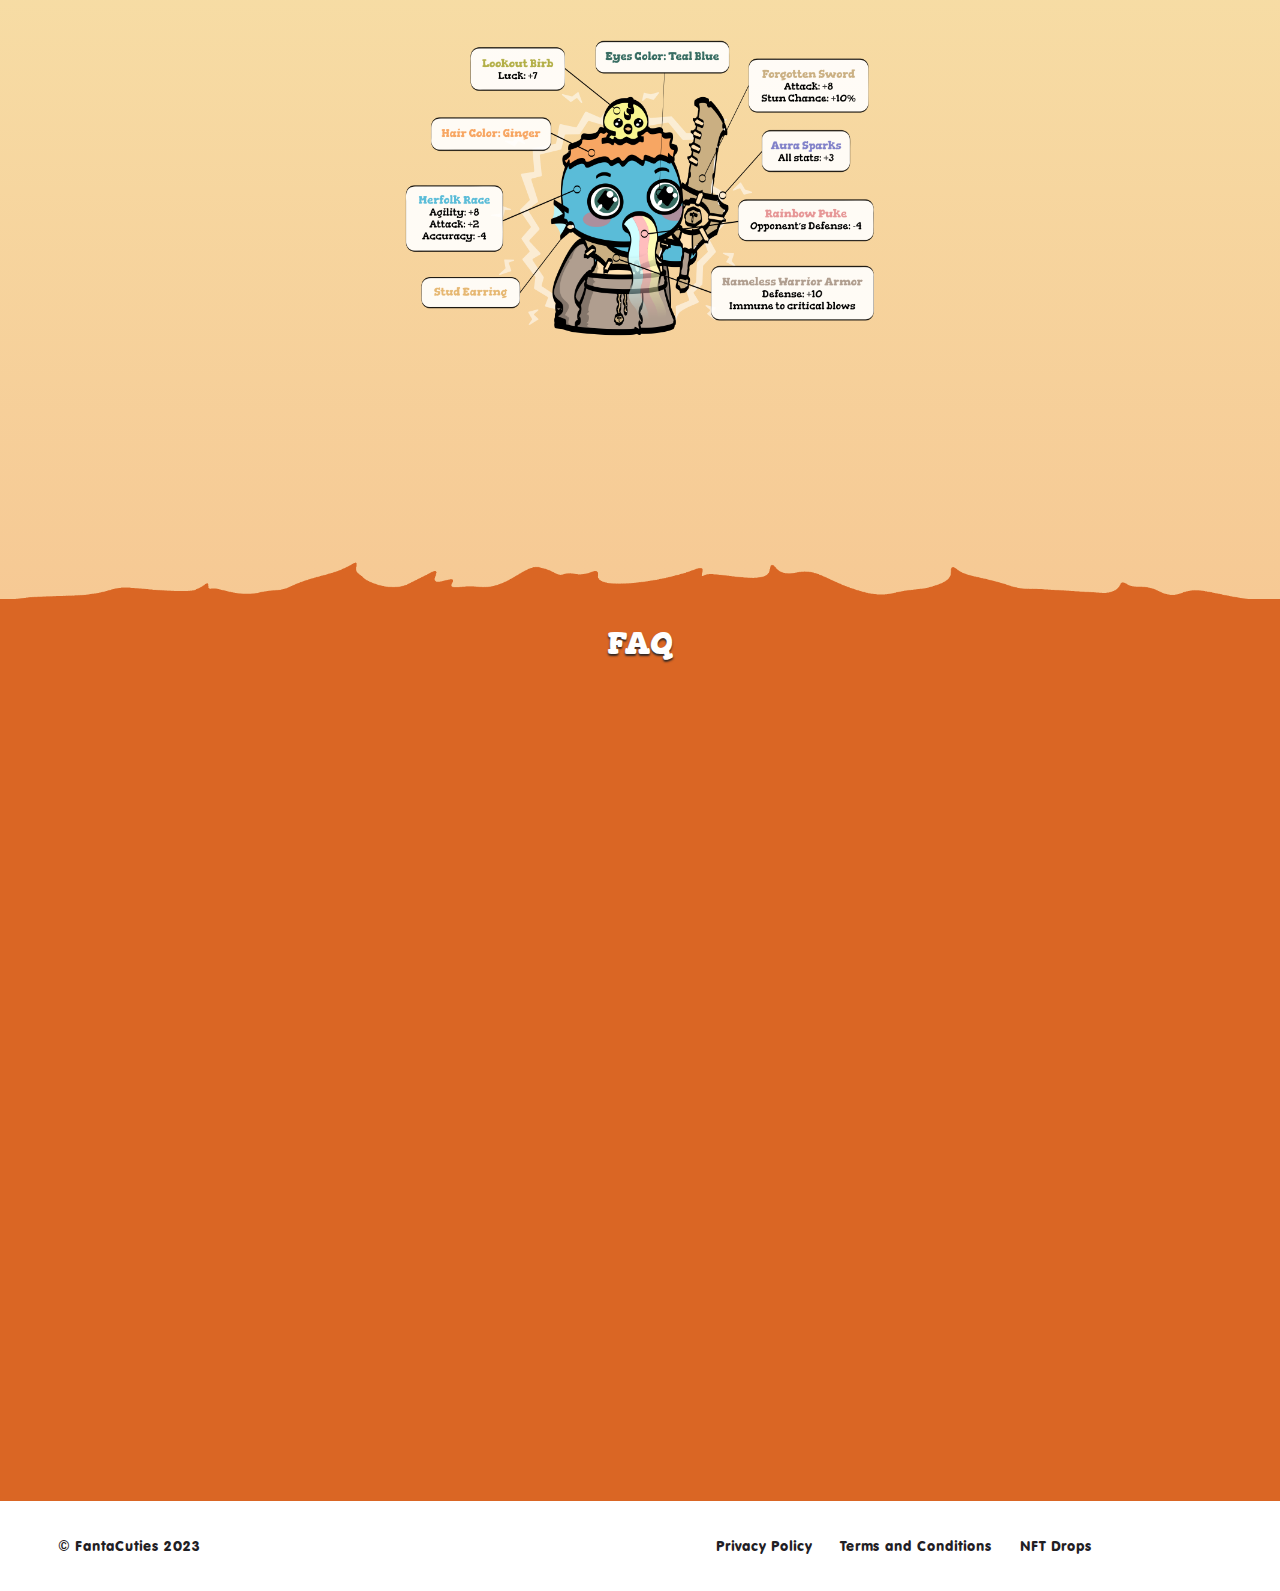
==== commit 0202ca85: "added nft droops logo in the footer" ====
--- a/index.html
+++ b/index.html
@@ -305,6 +305,9 @@
         <a href="https://raritysniper.com/nft-drops-calendar">
           <h3>NFT Drops</h3>
         </a>
+        <a href="https://nftdroops.com/">
+          <img src="/assets/NFTdroops-logo-dark.png" alt="NFT Droops" class="icon" style="width:8vw">
+        </a>
       </div>
     </div>
   </section>
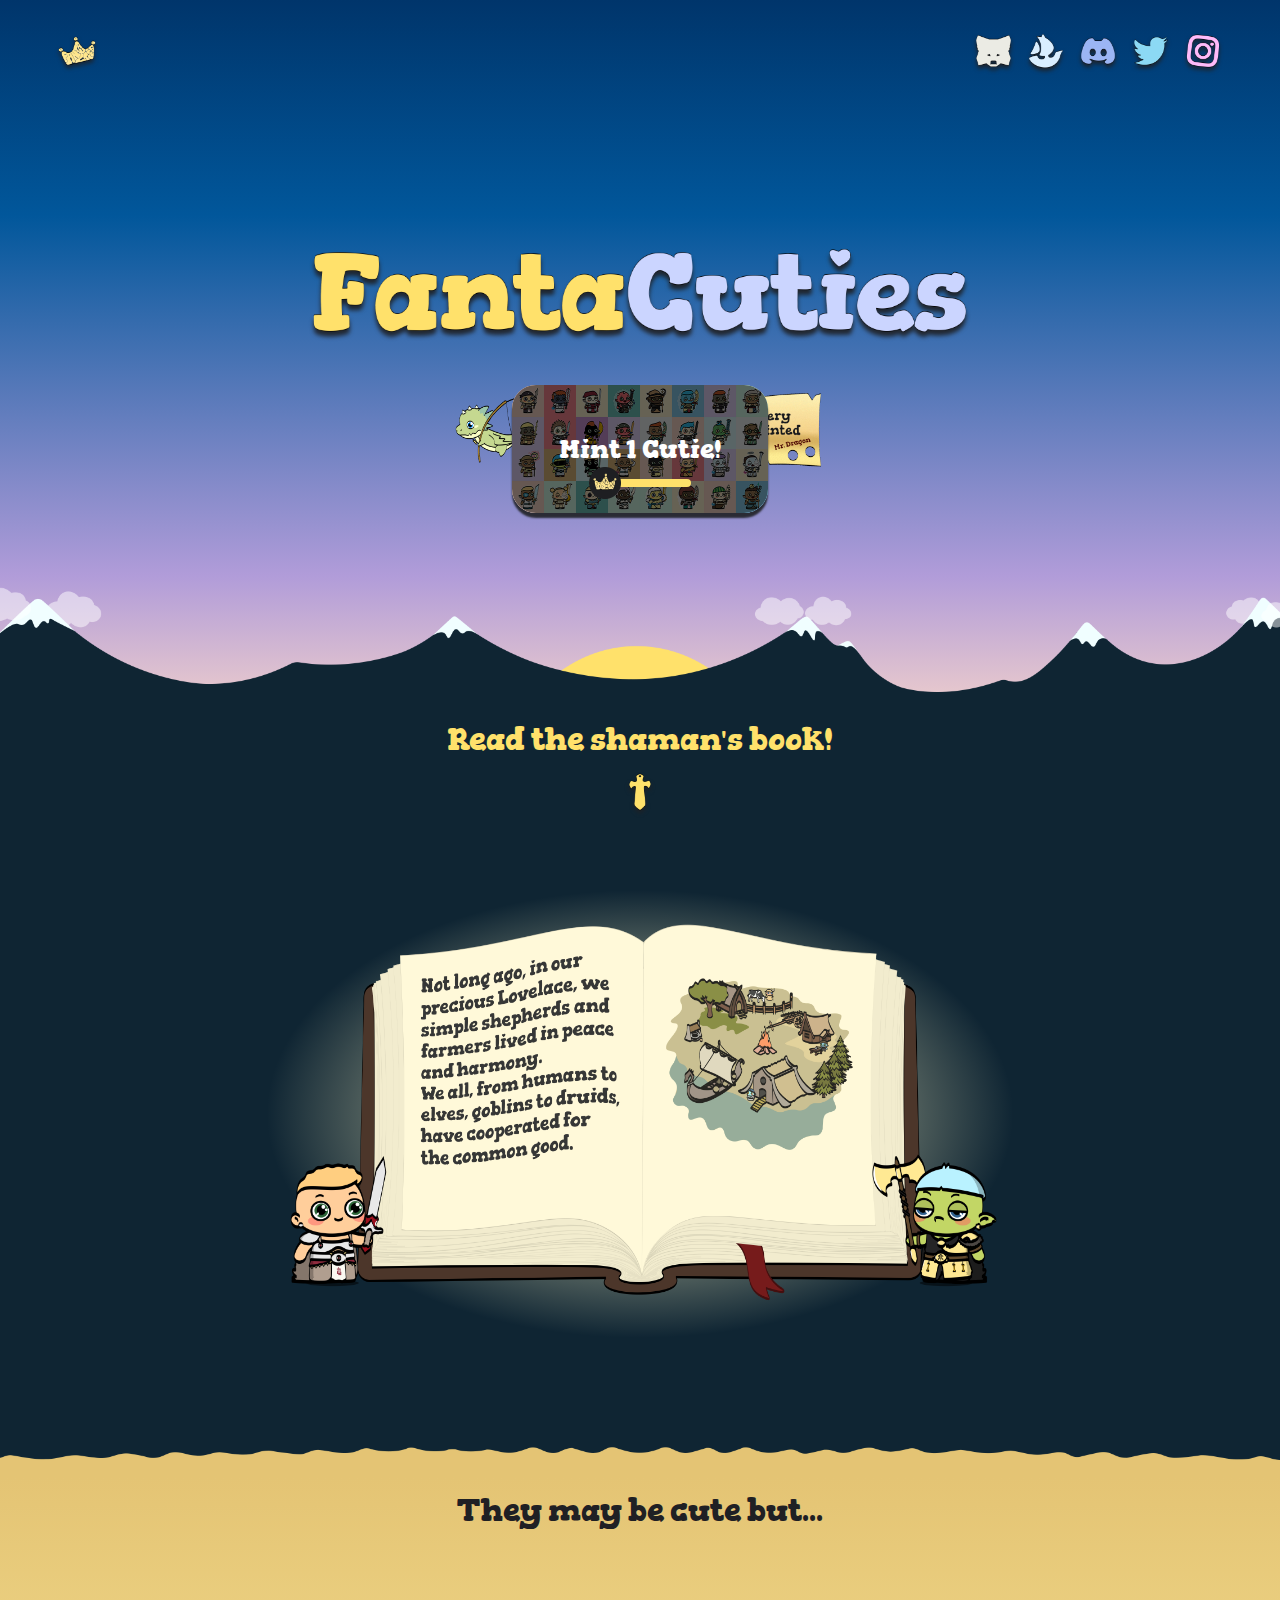
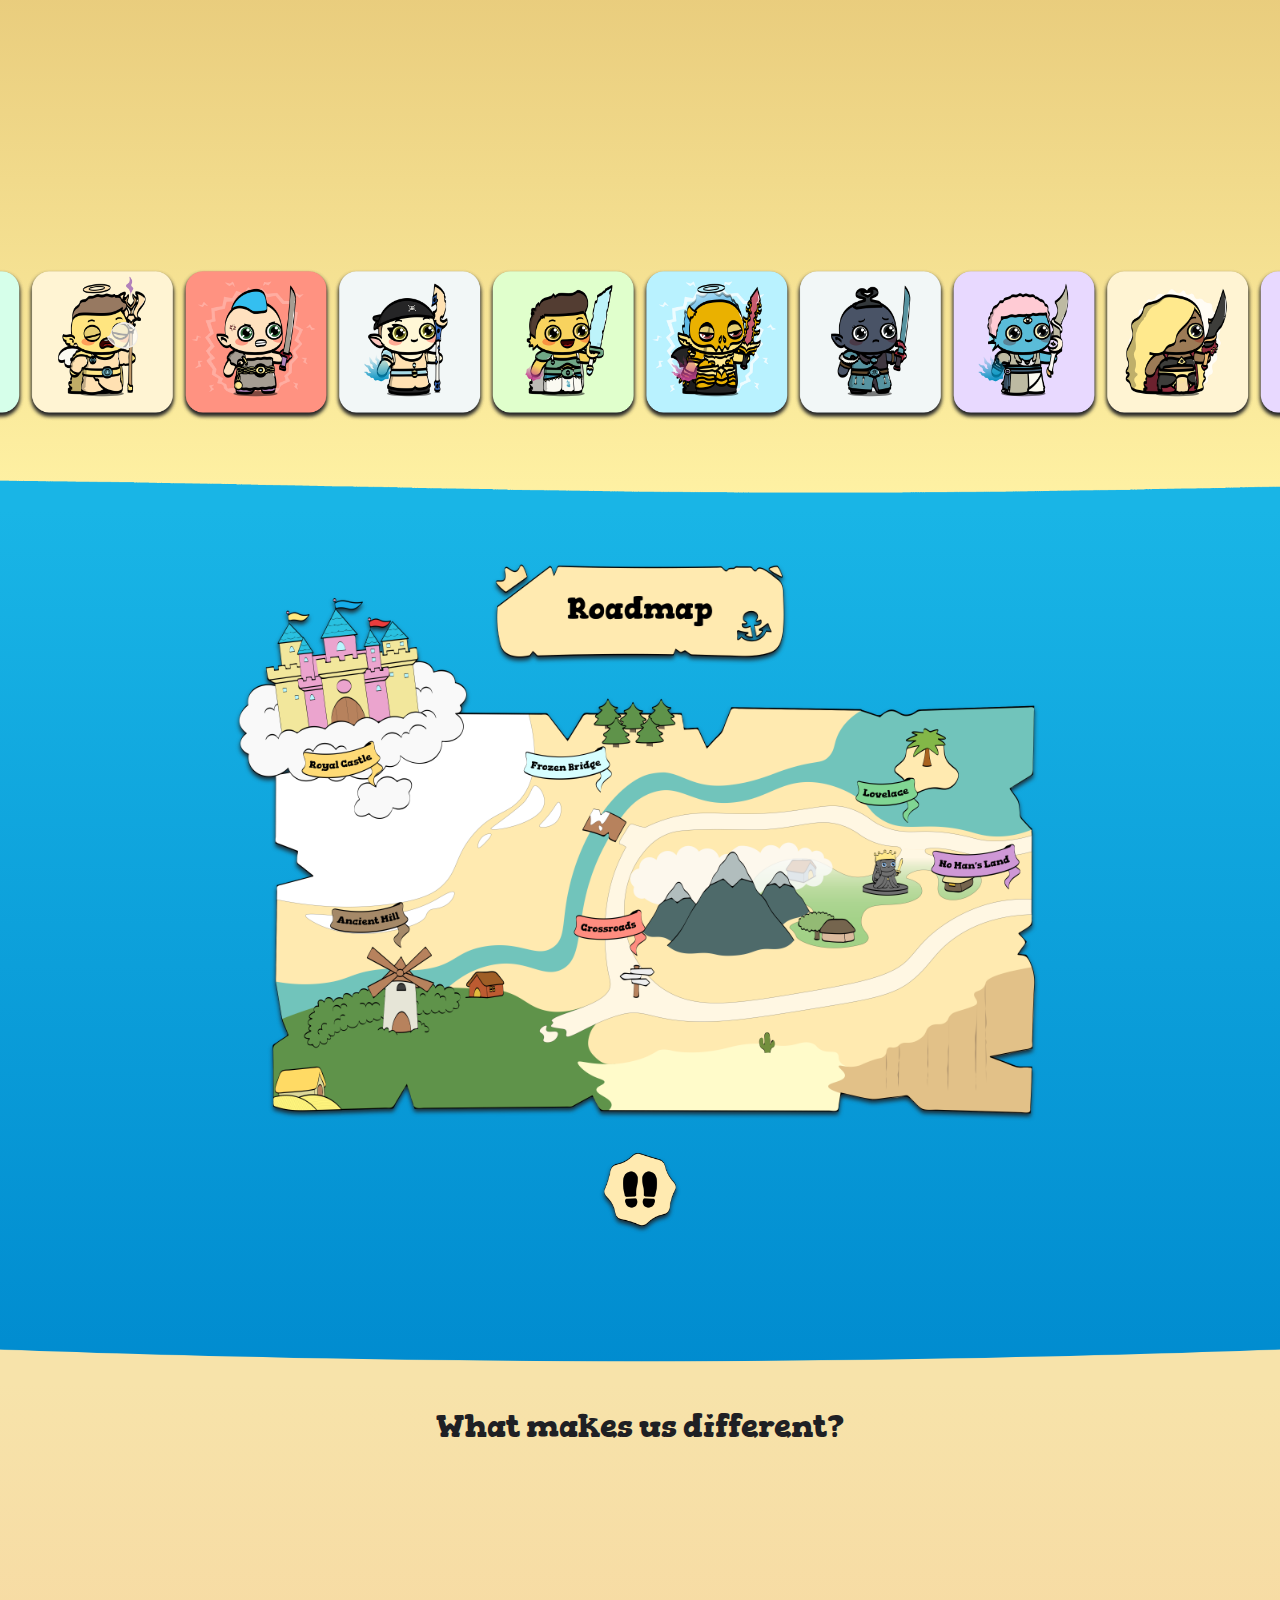
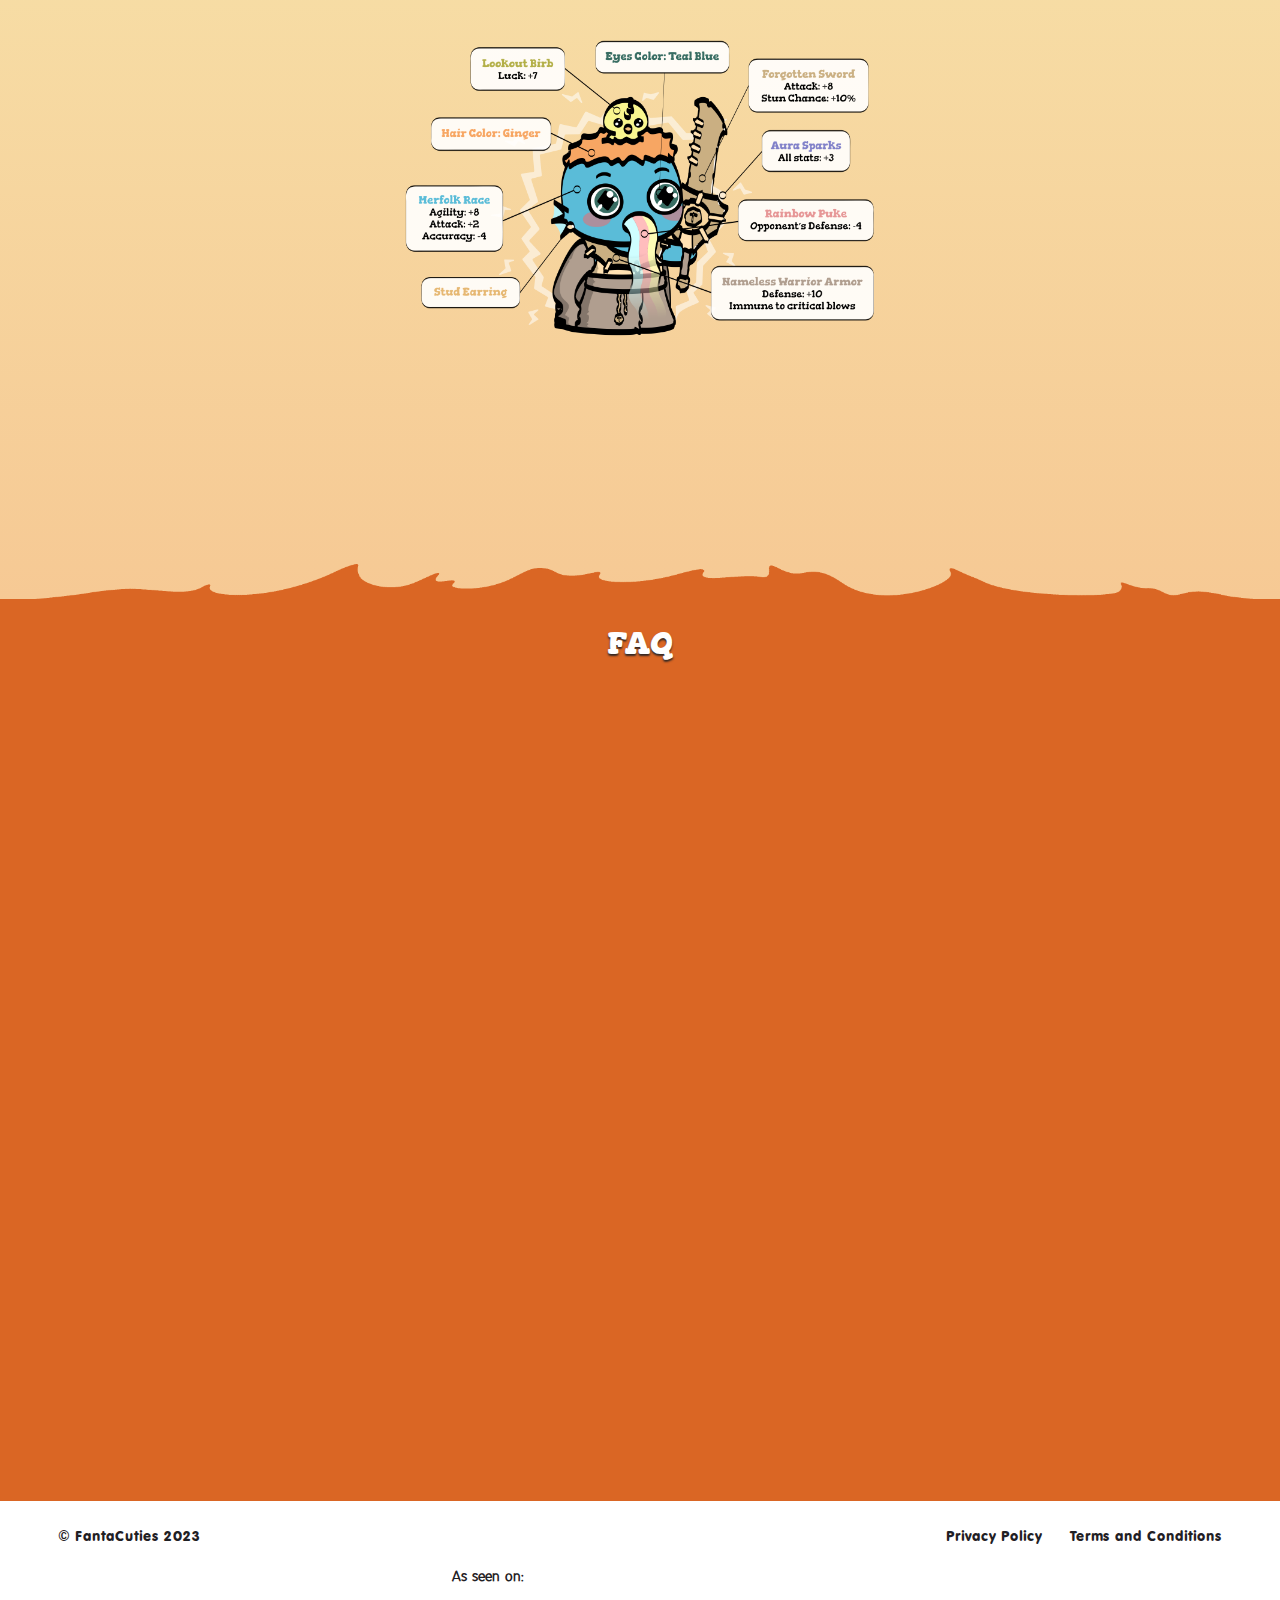
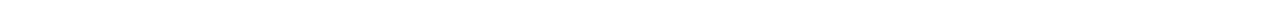
==== commit 0a493a0d: "Added partners section" ====
--- a/index.html
+++ b/index.html
@@ -302,11 +302,22 @@
         <a href="/terms-and-conditions" target="_blank">
           <h3>Terms and Conditions</h3>
         </a>
-        <a href="https://raritysniper.com/nft-drops-calendar">
-          <h3>NFT Drops</h3>
-        </a>
-        <a href="https://nftdroops.com/">
-          <img src="/assets/NFTdroops-logo-dark.png" alt="NFT Droops" class="icon" style="width:8vw">
+      </div>
+    </div>
+    <div class="partners container">
+      <h4>As seen on:</h4>
+      <div class="container">
+        <a href="https://opensea.io/" target="_blank">
+          <img src="/assets/partners/opensea.png" alt="Opensea" class="icon">
+        </a>
+        <a href="https://nftcalendar.io/" target="_blank">
+          <img src="/assets/partners/nft-calendar.png" alt="NFT Calendar" class="icon">
+        </a>
+        <a href="https://raritysniper.com/" target="_blank">
+          <img src="/assets/partners/rarity-sniper.png" alt="Rarity Sniper" class="icon">
+        </a>
+        <a id="nft-droops" href="https://nftdroops.com/" target="_blank">
+          <img src="/assets/partners/nft-droops.png" alt="NFT Droops" class="icon" style="aspect-ratio: 2/1">
         </a>
       </div>
     </div>
--- a/css/style.css
+++ b/css/style.css
@@ -1380,11 +1380,15 @@
   width: 100%;
 }
 
-.tos {
+.tos, .partners, .partners .container {
   -webkit-box-pack: end;
       -ms-flex-pack: end;
           justify-content: flex-end;
   gap: 2.2vw;
+}
+
+#nft-droops .icon {
+  width: 6vw;
 }
 
 .privacy, .terms {
@@ -1635,6 +1639,10 @@
   .faq .logo {
     bottom: -2.7vw;
   }
+
+  #nft-droops .icon {
+    width: 10.8vw;
+  }
 }
 
 @media screen and (max-width: 576px) {
@@ -1656,7 +1664,7 @@
     gap: 2.1vw;
   }
 
-  .tos.container {
+  .tos.container, .partners .container {
     gap: 3.2vw;
   }
 
@@ -1865,13 +1873,22 @@
     display: none;
   }
 
-  .info.container, .tos.container {
+  .info.container, .tos.container, .partners.container {
     -webkit-box-orient: vertical;
     -webkit-box-direction: normal;
         -ms-flex-direction: column;
             flex-direction: column;
     gap: 2vw;
   }
+
+  .partners .icon {
+    width: 7vw;
+    height: 7vw;
+  }
+
+  #nft-droops .icon {
+    width: 14vw;
+  }
 }
 
 @media (orientation:landscape) and (hover:none){
@@ -1932,4 +1949,8 @@
   .story h1 {
     top: 6vw;
   }
+
+  #nft-droops .icon {
+    width: 9vw;
+  }
 }